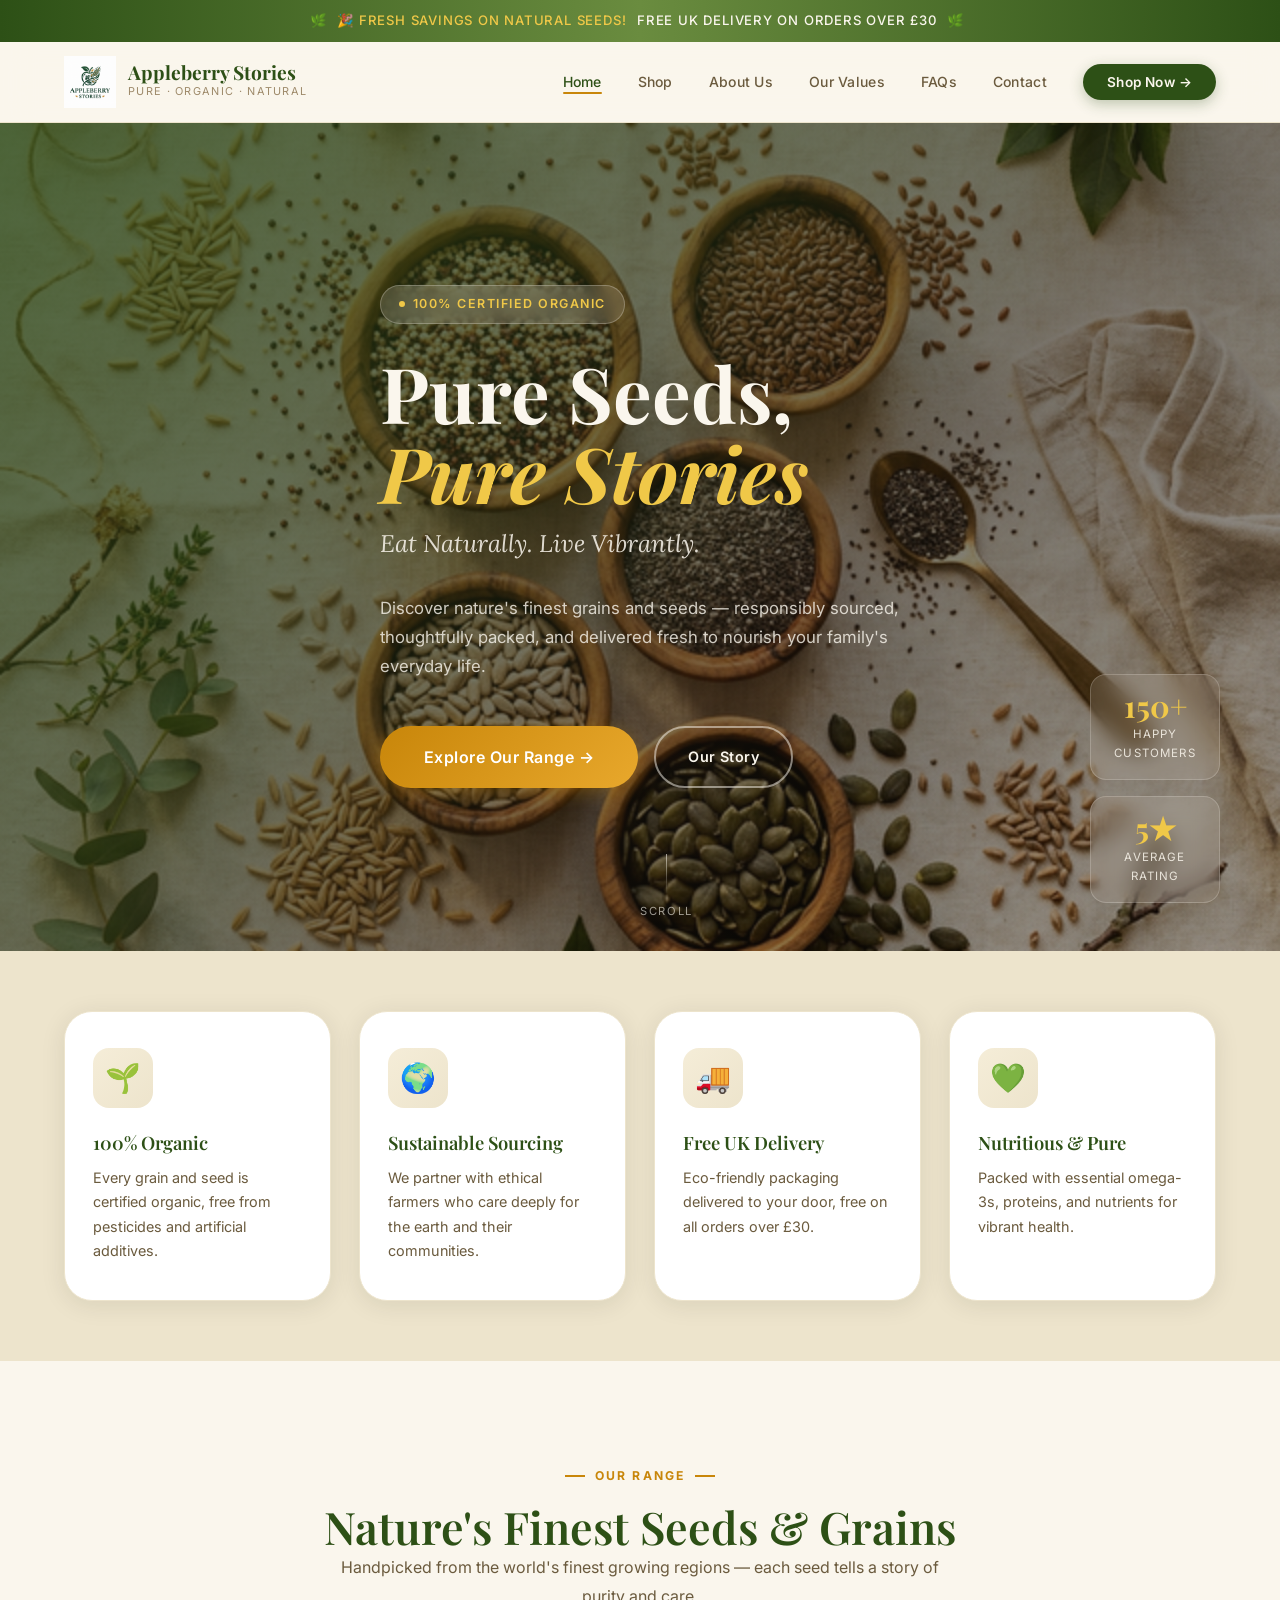
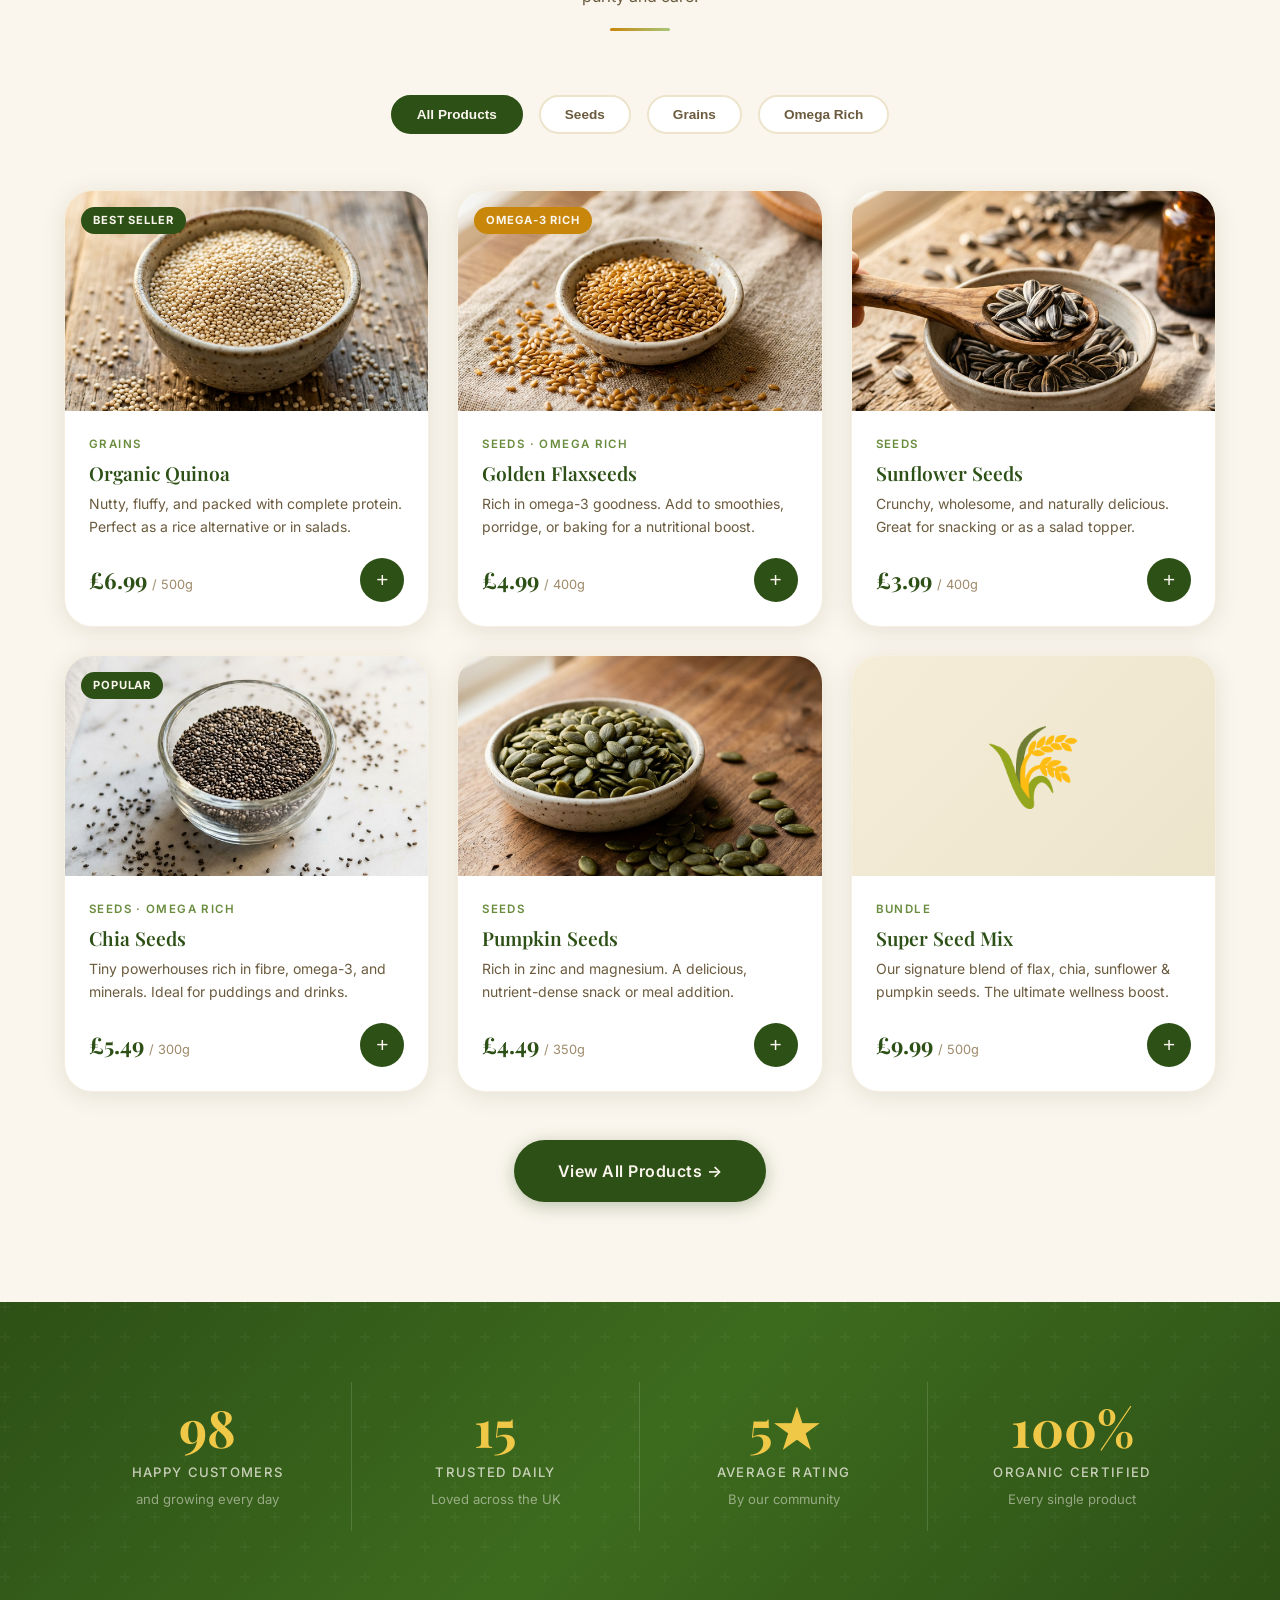
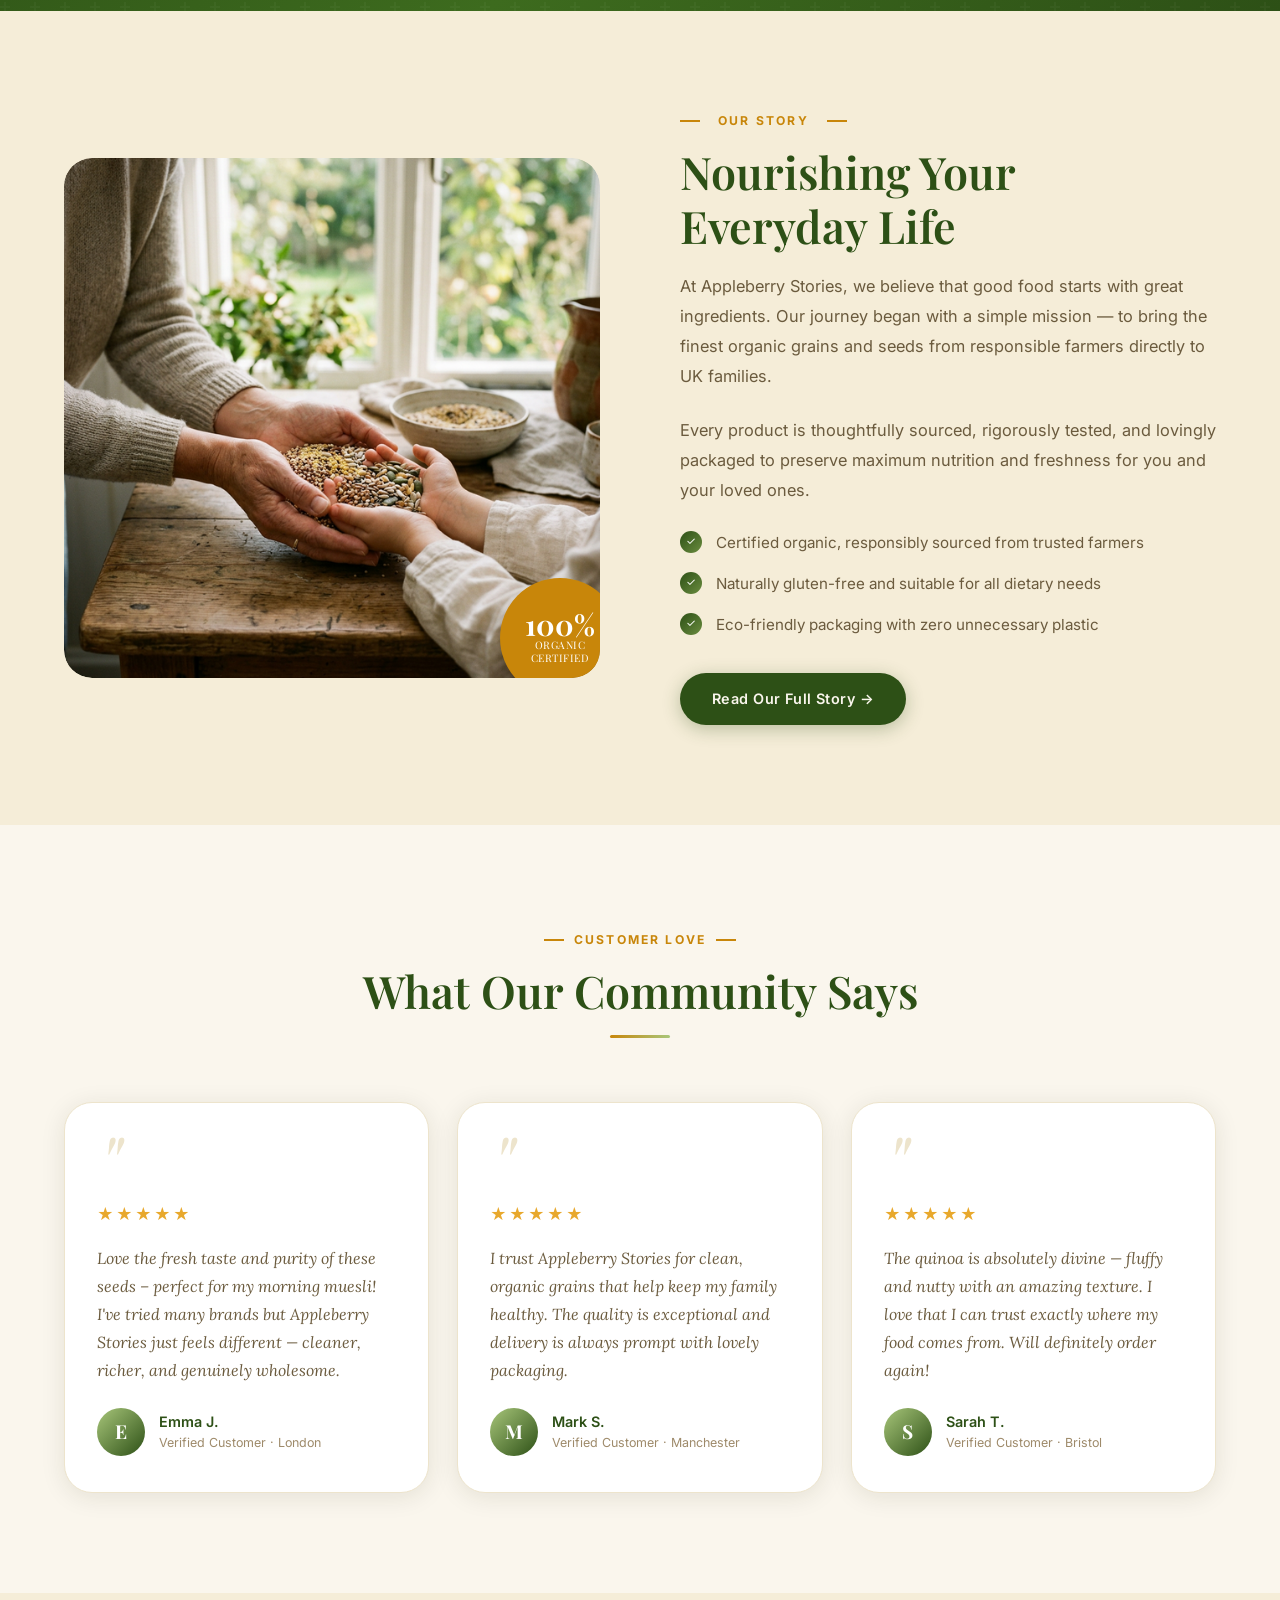
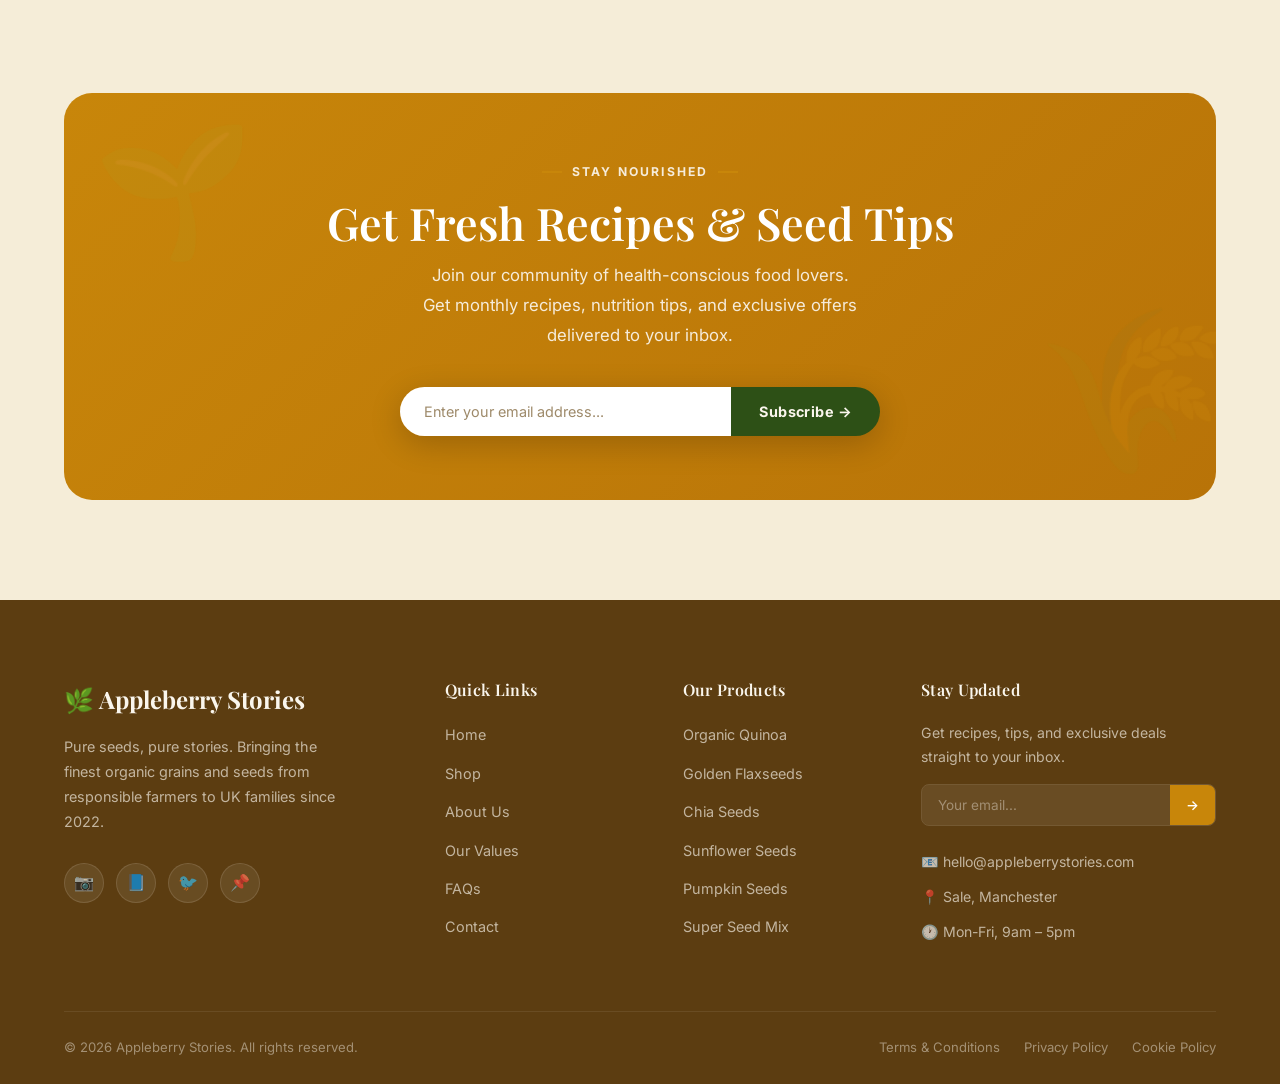
==== index.html @ d3a591c3 "Initial Commit" ====
<!DOCTYPE html>
<html lang="en">
<head>
  <meta charset="UTF-8" />
  <meta name="viewport" content="width=device-width, initial-scale=1.0" />
  <title>Appleberry Stories | Pure Seeds, Pure Stories</title>
  <meta name="description" content="Shop premium organic quinoa, flax, chia, sunflower, and pumpkin seeds sourced responsibly for your healthy lifestyle." />
  <link rel="stylesheet" href="assets/styles.css" />
</head>
<body>

  <!-- Announcement Bar -->
  <div class="announcement-bar">
    🌿 <span>🎉 Fresh savings on natural seeds!</span> Free UK delivery on orders over £30 <span>🌿</span>
  </div>

  <!-- Navigation -->
  <nav class="nav" id="mainNav">
    <div class="nav__inner">
      <a href="index.html" class="nav__logo">
        <img src="assets/images/logo.png" alt="Appleberry Stories" class="nav__logo-img" />
        <div class="nav__logo-text">
          <span class="brand-name">Appleberry Stories</span>
          <span class="brand-tagline">Pure · Organic · Natural</span>
        </div>
      </a>
      <ul class="nav__links">
        <li><a href="index.html" class="nav__link active">Home</a></li>
        <li><a href="shop.html" class="nav__link">Shop</a></li>
        <li><a href="about.html" class="nav__link">About Us</a></li>
        <li><a href="values.html" class="nav__link">Our Values</a></li>
        <li><a href="faqs.html" class="nav__link">FAQs</a></li>
        <li><a href="contact.html" class="nav__link">Contact</a></li>
        <li><a href="shop.html" class="nav__link nav__cta">Shop Now →</a></li>
      </ul>
      <button class="nav__hamburger" id="hamburger" aria-label="Menu">
        <span></span><span></span><span></span>
      </button>
    </div>
    <ul class="nav__mobile" id="mobileMenu">
      <li><a href="index.html" class="nav__link">Home</a></li>
      <li><a href="shop.html" class="nav__link">Shop</a></li>
      <li><a href="about.html" class="nav__link">About Us</a></li>
      <li><a href="values.html" class="nav__link">Our Values</a></li>
      <li><a href="faqs.html" class="nav__link">FAQs</a></li>
      <li><a href="contact.html" class="nav__link">Contact</a></li>
    </ul>
  </nav>

  <!-- HERO -->
  <section class="hero" id="hero">
    <div class="hero__bg"></div>
    <div class="hero__overlay"></div>
    <div class="hero__content container">
      <div class="hero__badge">
        <span class="hero__badge-dot"></span>
        100% Certified Organic
      </div>
      <h1 class="hero__title">Pure Seeds,<br><em>Pure Stories</em></h1>
      <p class="hero__subtitle">Eat Naturally. Live Vibrantly.</p>
      <p class="hero__desc">
        Discover nature's finest grains and seeds — responsibly sourced,
        thoughtfully packed, and delivered fresh to nourish your family's everyday life.
      </p>
      <div class="hero__actions">
        <a href="shop.html" class="btn btn--amber btn--lg">Explore Our Range →</a>
        <a href="about.html" class="btn btn--secondary" style="color:var(--color-cream);border-color:rgba(250,246,237,0.5)">Our Story</a>
      </div>
    </div>
    <div class="hero__trust">
      <div class="hero__trust-card">
        <div class="hero__trust-number">150+</div>
        <div class="hero__trust-label">Happy<br>Customers</div>
      </div>
      <div class="hero__trust-card">
        <div class="hero__trust-number">5★</div>
        <div class="hero__trust-label">Average<br>Rating</div>
      </div>
    </div>
    <div class="scroll-indicator">
      <div class="scroll-indicator__line"></div>
      Scroll
    </div>
  </section>

  <!-- WHY US - FEATURE STRIP -->
  <section class="section--linen" style="padding: 60px 0;">
    <div class="container">
      <div class="feature-grid">
        <div class="feature-card animate-fade-up">
          <div class="feature-card__icon">🌱</div>
          <h4 class="feature-card__title">100% Organic</h4>
          <p class="feature-card__desc">Every grain and seed is certified organic, free from pesticides and artificial additives.</p>
        </div>
        <div class="feature-card animate-fade-up animate-delay-1">
          <div class="feature-card__icon">🌍</div>
          <h4 class="feature-card__title">Sustainable Sourcing</h4>
          <p class="feature-card__desc">We partner with ethical farmers who care deeply for the earth and their communities.</p>
        </div>
        <div class="feature-card animate-fade-up animate-delay-2">
          <div class="feature-card__icon">🚚</div>
          <h4 class="feature-card__title">Free UK Delivery</h4>
          <p class="feature-card__desc">Eco-friendly packaging delivered to your door, free on all orders over £30.</p>
        </div>
        <div class="feature-card animate-fade-up animate-delay-3">
          <div class="feature-card__icon">💚</div>
          <h4 class="feature-card__title">Nutritious & Pure</h4>
          <p class="feature-card__desc">Packed with essential omega-3s, proteins, and nutrients for vibrant health.</p>
        </div>
      </div>
    </div>
  </section>

  <!-- OUR RANGE -->
  <section class="section section--cream" id="range">
    <div class="container">
      <div class="section-header animate-fade-up">
        <span class="section-eyebrow">Our Range</span>
        <h2>Nature's Finest Seeds & Grains</h2>
        <p>Handpicked from the world's finest growing regions — each seed tells a story of purity and care.</p>
        <div class="divider"></div>
      </div>

      <div class="category-strip animate-fade-up">
        <button class="category-pill active" data-filter="all">All Products</button>
        <button class="category-pill" data-filter="seeds">Seeds</button>
        <button class="category-pill" data-filter="grains">Grains</button>
        <button class="category-pill" data-filter="omega">Omega Rich</button>
      </div>

      <div class="product-grid">
        <!-- Quinoa -->
        <div class="product-card animate-fade-up" data-category="grains">
          <div class="product-card__image-wrap">
            <img src="assets/images/quinoa.png" alt="Organic Quinoa" loading="lazy" />
            <span class="product-card__badge">Best Seller</span>
          </div>
          <div class="product-card__body">
            <div class="product-card__category">Grains</div>
            <h3 class="product-card__name">Organic Quinoa</h3>
            <p class="product-card__desc">Nutty, fluffy, and packed with complete protein. Perfect as a rice alternative or in salads.</p>
            <div class="product-card__footer">
              <div>
                <div class="product-card__price">£6.99 <span class="product-card__price-unit">/ 500g</span></div>
              </div>
              <button class="product-card__btn" aria-label="Add to cart">+</button>
            </div>
          </div>
        </div>

        <!-- Flax -->
        <div class="product-card animate-fade-up animate-delay-1" data-category="seeds omega">
          <div class="product-card__image-wrap">
            <img src="assets/images/flax.png" alt="Golden Flaxseeds" loading="lazy" />
            <span class="product-card__badge--amber product-card__badge">Omega-3 Rich</span>
          </div>
          <div class="product-card__body">
            <div class="product-card__category">Seeds · Omega Rich</div>
            <h3 class="product-card__name">Golden Flaxseeds</h3>
            <p class="product-card__desc">Rich in omega-3 goodness. Add to smoothies, porridge, or baking for a nutritional boost.</p>
            <div class="product-card__footer">
              <div>
                <div class="product-card__price">£4.99 <span class="product-card__price-unit">/ 400g</span></div>
              </div>
              <button class="product-card__btn" aria-label="Add to cart">+</button>
            </div>
          </div>
        </div>

        <!-- Sunflower -->
        <div class="product-card animate-fade-up animate-delay-2" data-category="seeds">
          <div class="product-card__image-wrap">
            <img src="assets/images/sunflower.png" alt="Sunflower Seeds" loading="lazy" />
          </div>
          <div class="product-card__body">
            <div class="product-card__category">Seeds</div>
            <h3 class="product-card__name">Sunflower Seeds</h3>
            <p class="product-card__desc">Crunchy, wholesome, and naturally delicious. Great for snacking or as a salad topper.</p>
            <div class="product-card__footer">
              <div>
                <div class="product-card__price">£3.99 <span class="product-card__price-unit">/ 400g</span></div>
              </div>
              <button class="product-card__btn" aria-label="Add to cart">+</button>
            </div>
          </div>
        </div>

        <!-- Chia -->
        <div class="product-card animate-fade-up animate-delay-3" data-category="seeds omega">
          <div class="product-card__image-wrap">
            <img src="assets/images/chia.png" alt="Chia Seeds" loading="lazy" />
            <span class="product-card__badge">Popular</span>
          </div>
          <div class="product-card__body">
            <div class="product-card__category">Seeds · Omega Rich</div>
            <h3 class="product-card__name">Chia Seeds</h3>
            <p class="product-card__desc">Tiny powerhouses rich in fibre, omega-3, and minerals. Ideal for puddings and drinks.</p>
            <div class="product-card__footer">
              <div>
                <div class="product-card__price">£5.49 <span class="product-card__price-unit">/ 300g</span></div>
              </div>
              <button class="product-card__btn" aria-label="Add to cart">+</button>
            </div>
          </div>
        </div>

        <!-- Pumpkin -->
        <div class="product-card animate-fade-up animate-delay-4" data-category="seeds">
          <div class="product-card__image-wrap">
            <img src="assets/images/pumpkin.png" alt="Pumpkin Seeds" loading="lazy" />
          </div>
          <div class="product-card__body">
            <div class="product-card__category">Seeds</div>
            <h3 class="product-card__name">Pumpkin Seeds</h3>
            <p class="product-card__desc">Rich in zinc and magnesium. A delicious, nutrient-dense snack or meal addition.</p>
            <div class="product-card__footer">
              <div>
                <div class="product-card__price">£4.49 <span class="product-card__price-unit">/ 350g</span></div>
              </div>
              <button class="product-card__btn" aria-label="Add to cart">+</button>
            </div>
          </div>
        </div>

        <!-- Seed Mix -->
        <div class="product-card animate-fade-up animate-delay-5" data-category="seeds grains omega">
          <div class="product-card__image-wrap" style="background: linear-gradient(135deg, var(--color-parchment), var(--color-linen)); display:flex; align-items:center; justify-content:center; font-size:5rem;">
            🌾
          </div>
          <div class="product-card__body">
            <div class="product-card__category">Bundle</div>
            <h3 class="product-card__name">Super Seed Mix</h3>
            <p class="product-card__desc">Our signature blend of flax, chia, sunflower & pumpkin seeds. The ultimate wellness boost.</p>
            <div class="product-card__footer">
              <div>
                <div class="product-card__price">£9.99 <span class="product-card__price-unit">/ 500g</span></div>
              </div>
              <button class="product-card__btn" aria-label="Add to cart">+</button>
            </div>
          </div>
        </div>
      </div>

      <div class="text-center" style="margin-top: 48px;">
        <a href="shop.html" class="btn btn--primary btn--lg">View All Products →</a>
      </div>
    </div>
  </section>

  <!-- STATS -->
  <div class="stats-band">
    <div class="container">
      <div class="stats-grid">
        <div class="stat-item animate-fade-up">
          <div class="stat-number" data-count="150">0</div>
          <div class="stat-label">Happy Customers</div>
          <div class="stat-desc">and growing every day</div>
        </div>
        <div class="stat-item animate-fade-up animate-delay-1">
          <div class="stat-number" data-count="15">0</div>
          <div class="stat-label">Trusted Daily</div>
          <div class="stat-desc">Loved across the UK</div>
        </div>
        <div class="stat-item animate-fade-up animate-delay-2">
          <div class="stat-number">5★</div>
          <div class="stat-label">Average Rating</div>
          <div class="stat-desc">By our community</div>
        </div>
        <div class="stat-item animate-fade-up animate-delay-3">
          <div class="stat-number">100%</div>
          <div class="stat-label">Organic Certified</div>
          <div class="stat-desc">Every single product</div>
        </div>
      </div>
    </div>
  </div>

  <!-- ABOUT PREVIEW -->
  <section class="section section--parchment">
    <div class="container">
      <div class="about-split">
        <div class="about-image-wrap animate-fade-up">
          <img src="assets/images/about.png" alt="Our Story" loading="lazy" />
          <div class="about-image-badge">
            <span class="badge-number">100%</span>
            <span class="badge-text">Organic<br>Certified</span>
          </div>
        </div>
        <div class="about-content animate-fade-up animate-delay-2">
          <span class="section-eyebrow" style="display:flex;align-items:center;gap:8px;margin-bottom:14px;">
            Our Story
          </span>
          <h2 style="margin-bottom:20px;">Nourishing Your<br>Everyday Life</h2>
          <p>
            At Appleberry Stories, we believe that good food starts with great ingredients.
            Our journey began with a simple mission — to bring the finest organic grains and seeds
            from responsible farmers directly to UK families.
          </p>
          <p>
            Every product is thoughtfully sourced, rigorously tested, and lovingly packaged
            to preserve maximum nutrition and freshness for you and your loved ones.
          </p>
          <ul class="about-list">
            <li class="about-list-item">
              <span class="about-list-item__dot">✓</span>
              Certified organic, responsibly sourced from trusted farmers
            </li>
            <li class="about-list-item">
              <span class="about-list-item__dot">✓</span>
              Naturally gluten-free and suitable for all dietary needs
            </li>
            <li class="about-list-item">
              <span class="about-list-item__dot">✓</span>
              Eco-friendly packaging with zero unnecessary plastic
            </li>
          </ul>
          <a href="about.html" class="btn btn--primary">Read Our Full Story →</a>
        </div>
      </div>
    </div>
  </section>

  <!-- TESTIMONIALS -->
  <section class="section section--cream">
    <div class="container">
      <div class="section-header animate-fade-up">
        <span class="section-eyebrow">Customer Love</span>
        <h2>What Our Community Says</h2>
        <div class="divider"></div>
      </div>
      <div class="testimonials-grid">
        <div class="testimonial-card animate-fade-up">
          <div class="testimonial-card__quote-mark">"</div>
          <div class="testimonial-card__stars">★★★★★</div>
          <p class="testimonial-card__text">Love the fresh taste and purity of these seeds – perfect for my morning muesli! I've tried many brands but Appleberry Stories just feels different — cleaner, richer, and genuinely wholesome.</p>
          <div class="testimonial-card__author">
            <div class="testimonial-card__avatar">E</div>
            <div>
              <div class="testimonial-card__name">Emma J.</div>
              <div class="testimonial-card__role">Verified Customer · London</div>
            </div>
          </div>
        </div>
        <div class="testimonial-card animate-fade-up animate-delay-1">
          <div class="testimonial-card__quote-mark">"</div>
          <div class="testimonial-card__stars">★★★★★</div>
          <p class="testimonial-card__text">I trust Appleberry Stories for clean, organic grains that help keep my family healthy. The quality is exceptional and delivery is always prompt with lovely packaging.</p>
          <div class="testimonial-card__author">
            <div class="testimonial-card__avatar">M</div>
            <div>
              <div class="testimonial-card__name">Mark S.</div>
              <div class="testimonial-card__role">Verified Customer · Manchester</div>
            </div>
          </div>
        </div>
        <div class="testimonial-card animate-fade-up animate-delay-2">
          <div class="testimonial-card__quote-mark">"</div>
          <div class="testimonial-card__stars">★★★★★</div>
          <p class="testimonial-card__text">The quinoa is absolutely divine — fluffy and nutty with an amazing texture. I love that I can trust exactly where my food comes from. Will definitely order again!</p>
          <div class="testimonial-card__author">
            <div class="testimonial-card__avatar">S</div>
            <div>
              <div class="testimonial-card__name">Sarah T.</div>
              <div class="testimonial-card__role">Verified Customer · Bristol</div>
            </div>
          </div>
        </div>
      </div>
    </div>
  </section>

  <!-- NEWSLETTER -->
  <section class="section section--parchment">
    <div class="container">
      <div class="newsletter animate-fade-up">
        <span class="section-eyebrow" style="color:rgba(255,255,255,0.85);">Stay Nourished</span>
        <h2>Get Fresh Recipes & Seed Tips</h2>
        <p>Join our community of health-conscious food lovers. Get monthly recipes, nutrition tips, and exclusive offers delivered to your inbox.</p>
        <div class="newsletter-form">
          <input type="email" placeholder="Enter your email address..." id="heroNewsletter" />
          <button type="button" onclick="subscribeNewsletter()">Subscribe →</button>
        </div>
      </div>
    </div>
  </section>

  <!-- FOOTER -->
  <footer class="footer">
    <div class="container">
      <div class="footer__grid">
        <!-- Brand -->
        <div class="footer__brand">
          <div class="footer-logo-text">🌿 Appleberry Stories</div>
          <p>Pure seeds, pure stories. Bringing the finest organic grains and seeds from responsible farmers to UK families since 2022.</p>
          <div class="footer__social">
            <a href="#" class="footer__social-link" aria-label="Instagram">📷</a>
            <a href="#" class="footer__social-link" aria-label="Facebook">📘</a>
            <a href="#" class="footer__social-link" aria-label="Twitter">🐦</a>
            <a href="#" class="footer__social-link" aria-label="Pinterest">📌</a>
          </div>
        </div>
        <!-- Quick Links -->
        <div>
          <h4 class="footer__col-title">Quick Links</h4>
          <ul class="footer__links">
            <li><a href="index.html">Home</a></li>
            <li><a href="shop.html">Shop</a></li>
            <li><a href="about.html">About Us</a></li>
            <li><a href="values.html">Our Values</a></li>
            <li><a href="faqs.html">FAQs</a></li>
            <li><a href="contact.html">Contact</a></li>
          </ul>
        </div>
        <!-- Products -->
        <div>
          <h4 class="footer__col-title">Our Products</h4>
          <ul class="footer__links">
            <li><a href="shop.html">Organic Quinoa</a></li>
            <li><a href="shop.html">Golden Flaxseeds</a></li>
            <li><a href="shop.html">Chia Seeds</a></li>
            <li><a href="shop.html">Sunflower Seeds</a></li>
            <li><a href="shop.html">Pumpkin Seeds</a></li>
            <li><a href="shop.html">Super Seed Mix</a></li>
          </ul>
        </div>
        <!-- Newsletter -->
        <div>
          <h4 class="footer__col-title">Stay Updated</h4>
          <p class="footer__newsletter-text">Get recipes, tips, and exclusive deals straight to your inbox.</p>
          <div class="footer__mini-form">
            <input type="email" placeholder="Your email..." />
            <button>→</button>
          </div>
          <div style="margin-top: 24px;">
            <div class="footer__contact-item">📧 hello@appleberrystories.com</div>
            <div class="footer__contact-item">📍 Sale, Manchester</div>
            <div class="footer__contact-item">🕐 Mon-Fri, 9am – 5pm</div>
          </div>
        </div>
      </div>
      <div class="footer__bottom">
        <p>© 2026 Appleberry Stories. All rights reserved.</p>
        <div class="footer__bottom-links">
          <a href="#">Terms & Conditions</a>
          <a href="#">Privacy Policy</a>
          <a href="#">Cookie Policy</a>
        </div>
      </div>
    </div>
  </footer>

  <script src="assets/main.js"></script>
</body>
</html>
---- assets/styles.css ----
/* ============================================================
   APPLEBERRY STORIES — Global Stylesheet
   Premium Organic Food Brand
   ============================================================ */

@import url('https://fonts.googleapis.com/css2?family=Playfair+Display:ital,wght@0,400;0,600;0,700;1,400;1,600&family=Inter:wght@300;400;500;600&family=Lora:ital,wght@0,400;0,600;1,400&display=swap');

/* ─── CSS CUSTOM PROPERTIES ─────────────────────────────── */
:root {
  /* Brand Colors */
  --color-forest: #2D5016;       /* Deep forest green */
  --color-sage: #6A8C3F;         /* Sage green */
  --color-sage-light: #A8C67A;   /* Light sage */
  --color-amber: #C8860A;        /* Warm amber */
  --color-amber-light: #E8A82C;  /* Lighter amber */
  --color-gold: #F0C848;         /* Golden yellow */
  --color-cream: #FAF6ED;        /* Warm cream */
  --color-parchment: #F5EDD8;    /* Parchment */
  --color-linen: #EDE4CC;        /* Linen */
  --color-earth: #8B6914;        /* Earth brown */
  --color-bark: #5C3D11;         /* Dark bark */
  --color-text: #2C2417;         /* Near-black warm text */
  --color-text-muted: #6B5B3E;   /* Muted brown text */
  --color-text-light: #9E8A6A;   /* Light text */
  --color-white: #FFFFFF;
  --color-overlay: rgba(44,36,23,0.55);

  /* Typography */
  --font-heading: 'Playfair Display', Georgia, serif;
  --font-body: 'Inter', system-ui, sans-serif;
  --font-accent: 'Lora', Georgia, serif;

  /* Spacing */
  --section-pad: 100px 0;
  --section-pad-sm: 60px 0;

  /* Borders & Shadows */
  --radius-sm: 8px;
  --radius-md: 16px;
  --radius-lg: 28px;
  --radius-pill: 999px;
  --shadow-sm: 0 2px 12px rgba(44,36,23,0.08);
  --shadow-md: 0 8px 32px rgba(44,36,23,0.14);
  --shadow-lg: 0 20px 60px rgba(44,36,23,0.18);
  --shadow-card: 0 4px 24px rgba(44,36,23,0.10);

  /* Transitions */
  --transition: all 0.3s cubic-bezier(0.25, 0.46, 0.45, 0.94);
  --transition-slow: all 0.6s cubic-bezier(0.25, 0.46, 0.45, 0.94);
}

/* ─── RESET & BASE ──────────────────────────────────────── */
*, *::before, *::after {
  box-sizing: border-box;
  margin: 0;
  padding: 0;
}

html {
  scroll-behavior: smooth;
  font-size: 16px;
}

body {
  font-family: var(--font-body);
  color: var(--color-text);
  background-color: var(--color-cream);
  line-height: 1.65;
  overflow-x: hidden;
}

img {
  max-width: 100%;
  display: block;
}

a {
  color: inherit;
  text-decoration: none;
}

ul {
  list-style: none;
}

/* ─── TYPOGRAPHY ────────────────────────────────────────── */
h1, h2, h3, h4 {
  font-family: var(--font-heading);
  line-height: 1.2;
  color: var(--color-forest);
}

h1 { font-size: clamp(2.4rem, 5vw, 4.2rem); font-weight: 700; }
h2 { font-size: clamp(1.8rem, 3.5vw, 3rem); font-weight: 600; }
h3 { font-size: clamp(1.3rem, 2.5vw, 1.9rem); font-weight: 600; }
h4 { font-size: clamp(1rem, 1.8vw, 1.25rem); font-weight: 600; }

p { color: var(--color-text-muted); line-height: 1.78; }

/* ─── LAYOUT UTILITIES ──────────────────────────────────── */
.container {
  max-width: 1200px;
  margin: 0 auto;
  padding: 0 24px;
}

.container--wide {
  max-width: 1400px;
  margin: 0 auto;
  padding: 0 24px;
}

.section {
  padding: var(--section-pad);
}

.section--sm {
  padding: var(--section-pad-sm);
}

.section--cream { background: var(--color-cream); }
.section--parchment { background: var(--color-parchment); }
.section--forest { background: var(--color-forest); }
.section--linen { background: var(--color-linen); }

/* ─── ANNOUNCEMENT BAR ──────────────────────────────────── */
.announcement-bar {
  background: linear-gradient(90deg, var(--color-forest), var(--color-sage) 50%, var(--color-forest));
  color: var(--color-cream);
  text-align: center;
  padding: 10px 24px;
  font-size: 0.82rem;
  font-weight: 500;
  letter-spacing: 0.06em;
  text-transform: uppercase;
  position: relative;
  z-index: 200;
}

.announcement-bar span {
  color: var(--color-gold);
  margin: 0 6px;
}

/* ─── NAVIGATION ────────────────────────────────────────── */
.nav {
  position: sticky;
  top: 0;
  z-index: 100;
  background: rgba(250, 246, 237, 0.95);
  backdrop-filter: blur(16px);
  -webkit-backdrop-filter: blur(16px);
  border-bottom: 1px solid var(--color-linen);
  transition: var(--transition);
}

.nav.scrolled {
  box-shadow: var(--shadow-sm);
}

.nav__inner {
  display: flex;
  align-items: center;
  justify-content: space-between;
  padding: 14px 24px;
  max-width: 1200px;
  margin: 0 auto;
}

.nav__logo {
  display: flex;
  align-items: center;
  gap: 12px;
  text-decoration: none;
}

.nav__logo-img {
  height: 52px;
  width: auto;
  object-fit: contain;
}

.nav__logo-text {
  display: flex;
  flex-direction: column;
}

.nav__logo-text .brand-name {
  font-family: var(--font-heading);
  font-size: 1.2rem;
  font-weight: 700;
  color: var(--color-forest);
  line-height: 1.1;
}

.nav__logo-text .brand-tagline {
  font-size: 0.68rem;
  color: var(--color-text-light);
  letter-spacing: 0.12em;
  text-transform: uppercase;
  font-weight: 400;
}

.nav__links {
  display: flex;
  align-items: center;
  gap: 36px;
}

.nav__link {
  font-size: 0.875rem;
  font-weight: 500;
  color: var(--color-text-muted);
  letter-spacing: 0.02em;
  transition: var(--transition);
  position: relative;
}

.nav__link::after {
  content: '';
  position: absolute;
  bottom: -4px;
  left: 0;
  width: 0;
  height: 2px;
  background: var(--color-amber);
  transition: width 0.3s ease;
  border-radius: 2px;
}

.nav__link:hover,
.nav__link.active {
  color: var(--color-forest);
}

.nav__link:hover::after,
.nav__link.active::after {
  width: 100%;
}

.nav__cta {
  background: var(--color-forest);
  color: var(--color-cream) !important;
  padding: 10px 24px;
  border-radius: var(--radius-pill);
  font-weight: 600;
  font-size: 0.85rem;
  letter-spacing: 0.03em;
  transition: var(--transition);
  box-shadow: 0 4px 14px rgba(45, 80, 22, 0.3);
}

.nav__cta:hover {
  background: var(--color-sage);
  transform: translateY(-1px);
  box-shadow: 0 6px 20px rgba(45, 80, 22, 0.4);
}

.nav__cta::after { display: none; }

/* Hamburger */
.nav__hamburger {
  display: none;
  flex-direction: column;
  gap: 5px;
  cursor: pointer;
  padding: 6px;
  background: none;
  border: none;
}

.nav__hamburger span {
  display: block;
  width: 24px;
  height: 2px;
  background: var(--color-forest);
  border-radius: 2px;
  transition: var(--transition);
}

.nav__mobile {
  display: none;
  flex-direction: column;
  background: var(--color-cream);
  border-top: 1px solid var(--color-linen);
  padding: 20px 24px;
  gap: 4px;
}

.nav__mobile.open {
  display: flex;
}

.nav__mobile .nav__link {
  padding: 12px 0;
  border-bottom: 1px solid var(--color-linen);
  font-size: 1rem;
}

/* ─── BUTTONS ───────────────────────────────────────────── */
.btn {
  display: inline-flex;
  align-items: center;
  gap: 8px;
  padding: 14px 32px;
  border-radius: var(--radius-pill);
  font-family: var(--font-body);
  font-weight: 600;
  font-size: 0.9rem;
  letter-spacing: 0.03em;
  cursor: pointer;
  border: none;
  transition: var(--transition);
  text-decoration: none;
}

.btn--primary {
  background: var(--color-forest);
  color: var(--color-cream);
  box-shadow: 0 4px 18px rgba(45, 80, 22, 0.3);
}

.btn--primary:hover {
  background: var(--color-sage);
  transform: translateY(-2px);
  box-shadow: 0 8px 28px rgba(45, 80, 22, 0.42);
}

.btn--secondary {
  background: transparent;
  color: var(--color-forest);
  border: 2px solid var(--color-forest);
}

.btn--secondary:hover {
  background: var(--color-forest);
  color: var(--color-cream);
  transform: translateY(-2px);
}

.btn--amber {
  background: linear-gradient(135deg, var(--color-amber), var(--color-amber-light));
  color: var(--color-white);
  box-shadow: 0 4px 18px rgba(200, 134, 10, 0.35);
}

.btn--amber:hover {
  transform: translateY(-2px);
  box-shadow: 0 8px 28px rgba(200, 134, 10, 0.5);
}

.btn--white {
  background: var(--color-white);
  color: var(--color-forest);
}

.btn--white:hover {
  background: var(--color-cream);
  transform: translateY(-2px);
}

.btn--lg {
  padding: 18px 44px;
  font-size: 1rem;
}

.btn--sm {
  padding: 10px 20px;
  font-size: 0.8rem;
}

/* ─── HERO SECTION ──────────────────────────────────────── */
.hero {
  position: relative;
  min-height: 92vh;
  display: flex;
  align-items: center;
  overflow: hidden;
  background-color: var(--color-forest);
}

.hero__bg {
  position: absolute;
  inset: 0;
  background-image: url('images/hero.png');
  background-size: cover;
  background-position: center;
  filter: brightness(0.65);
  transform: scale(1.05);
  transition: transform 8s ease;
}

.hero.loaded .hero__bg {
  transform: scale(1);
}

.hero__overlay {
  position: absolute;
  inset: 0;
  background: linear-gradient(
    135deg,
    rgba(45, 80, 22, 0.72) 0%,
    rgba(44, 36, 23, 0.35) 60%,
    transparent 100%
  );
}

.hero__content {
  position: relative;
  z-index: 2;
  max-width: 1200px;
  margin: 0 auto;
  padding: 0 24px;
  color: var(--color-cream);
}

.hero__badge {
  display: inline-flex;
  align-items: center;
  gap: 8px;
  background: rgba(250, 246, 237, 0.15);
  backdrop-filter: blur(8px);
  border: 1px solid rgba(250, 246, 237, 0.25);
  padding: 8px 18px;
  border-radius: var(--radius-pill);
  font-size: 0.78rem;
  font-weight: 600;
  letter-spacing: 0.12em;
  text-transform: uppercase;
  color: var(--color-gold);
  margin-bottom: 28px;
}

.hero__badge-dot {
  width: 6px;
  height: 6px;
  background: var(--color-gold);
  border-radius: 50%;
  animation: pulse 2s infinite;
}

@keyframes pulse {
  0%, 100% { opacity: 1; transform: scale(1); }
  50% { opacity: 0.5; transform: scale(1.3); }
}

.hero__title {
  font-family: var(--font-heading);
  font-size: clamp(2.8rem, 6vw, 5.2rem);
  font-weight: 700;
  color: var(--color-cream);
  line-height: 1.05;
  margin-bottom: 10px;
}

.hero__title em {
  font-style: italic;
  color: var(--color-gold);
}

.hero__subtitle {
  font-family: var(--font-accent);
  font-size: clamp(1.1rem, 2vw, 1.5rem);
  font-style: italic;
  color: rgba(250, 246, 237, 0.85);
  margin-bottom: 28px;
  font-weight: 400;
}

.hero__desc {
  color: rgba(250, 246, 237, 0.8);
  font-size: 1.05rem;
  max-width: 520px;
  margin-bottom: 44px;
  line-height: 1.75;
}

.hero__actions {
  display: flex;
  gap: 16px;
  flex-wrap: wrap;
}

.hero__trust {
  position: absolute;
  bottom: 48px;
  right: 60px;
  z-index: 2;
  display: flex;
  flex-direction: column;
  align-items: flex-end;
  gap: 16px;
}

.hero__trust-card {
  background: rgba(250, 246, 237, 0.12);
  backdrop-filter: blur(12px);
  border: 1px solid rgba(250, 246, 237, 0.2);
  border-radius: var(--radius-md);
  padding: 16px 22px;
  color: var(--color-cream);
  text-align: center;
  min-width: 130px;
}

.hero__trust-number {
  font-family: var(--font-heading);
  font-size: 1.9rem;
  font-weight: 700;
  color: var(--color-gold);
  line-height: 1;
}

.hero__trust-label {
  font-size: 0.72rem;
  text-transform: uppercase;
  letter-spacing: 0.1em;
  opacity: 0.85;
  margin-top: 4px;
}

/* ─── SCROLL INDICATOR ──────────────────────────────────── */
.scroll-indicator {
  position: absolute;
  bottom: 30px;
  left: 50%;
  transform: translateX(-50%);
  z-index: 2;
  display: flex;
  flex-direction: column;
  align-items: center;
  gap: 8px;
  color: rgba(250, 246, 237, 0.6);
  font-size: 0.7rem;
  letter-spacing: 0.15em;
  text-transform: uppercase;
  animation: fadeInUp 1s 1.5s both;
}

.scroll-indicator__line {
  width: 1px;
  height: 40px;
  background: linear-gradient(to bottom, rgba(250,246,237,0.6), transparent);
  animation: scrollLine 2s infinite;
}

@keyframes scrollLine {
  0% { transform: scaleY(0); transform-origin: top; }
  50% { transform: scaleY(1); transform-origin: top; }
  51% { transform: scaleY(1); transform-origin: bottom; }
  100% { transform: scaleY(0); transform-origin: bottom; }
}

/* ─── SECTION HEADER ────────────────────────────────────── */
.section-header {
  text-align: center;
  max-width: 640px;
  margin: 0 auto 64px;
}

.section-header--left {
  text-align: left;
  margin-left: 0;
}

.section-eyebrow {
  display: inline-block;
  font-size: 0.76rem;
  font-weight: 700;
  letter-spacing: 0.18em;
  text-transform: uppercase;
  color: var(--color-amber);
  margin-bottom: 14px;
}

.section-eyebrow::before {
  content: '';
  display: inline-block;
  width: 20px;
  height: 2px;
  background: var(--color-amber);
  vertical-align: middle;
  margin-right: 10px;
}

.section-eyebrow::after {
  content: '';
  display: inline-block;
  width: 20px;
  height: 2px;
  background: var(--color-amber);
  vertical-align: middle;
  margin-left: 10px;
}

.section-header--left .section-eyebrow::before { display: none; }
.section-header--left .section-eyebrow::after { display: none; }
.section-header--left .section-eyebrow {
  display: flex;
  align-items: center;
  gap: 10px;
}
.section-header--left .section-eyebrow::after {
  display: inline-block;
}

.divider {
  width: 60px;
  height: 3px;
  background: linear-gradient(90deg, var(--color-amber), var(--color-sage-light));
  border-radius: 3px;
  margin: 18px auto 0;
}

.section-header--left .divider { margin-left: 0; }

/* ─── PRODUCT GRID ──────────────────────────────────────── */
.product-grid {
  display: grid;
  grid-template-columns: repeat(auto-fill, minmax(280px, 1fr));
  gap: 28px;
}

.product-card {
  background: var(--color-white);
  border-radius: var(--radius-lg);
  overflow: hidden;
  box-shadow: var(--shadow-card);
  transition: var(--transition);
  position: relative;
  border: 1px solid rgba(237, 228, 204, 0.6);
}

.product-card:hover {
  transform: translateY(-8px);
  box-shadow: var(--shadow-lg);
}

.product-card__image-wrap {
  position: relative;
  overflow: hidden;
  height: 220px;
}

.product-card__image-wrap img {
  width: 100%;
  height: 100%;
  object-fit: cover;
  transition: transform 0.6s ease;
}

.product-card:hover .product-card__image-wrap img {
  transform: scale(1.07);
}

.product-card__badge {
  position: absolute;
  top: 16px;
  left: 16px;
  background: var(--color-forest);
  color: var(--color-cream);
  font-size: 0.7rem;
  font-weight: 700;
  letter-spacing: 0.08em;
  text-transform: uppercase;
  padding: 4px 12px;
  border-radius: var(--radius-pill);
}

.product-card__badge--amber {
  background: var(--color-amber);
}

.product-card__body {
  padding: 24px;
}

.product-card__category {
  font-size: 0.72rem;
  font-weight: 600;
  letter-spacing: 0.12em;
  text-transform: uppercase;
  color: var(--color-sage);
  margin-bottom: 8px;
}

.product-card__name {
  font-family: var(--font-heading);
  font-size: 1.2rem;
  font-weight: 600;
  color: var(--color-forest);
  margin-bottom: 8px;
}

.product-card__desc {
  font-size: 0.875rem;
  color: var(--color-text-muted);
  line-height: 1.6;
  margin-bottom: 20px;
}

.product-card__footer {
  display: flex;
  align-items: center;
  justify-content: space-between;
}

.product-card__price {
  font-family: var(--font-heading);
  font-size: 1.4rem;
  font-weight: 700;
  color: var(--color-forest);
}

.product-card__price-unit {
  font-family: var(--font-body);
  font-size: 0.8rem;
  color: var(--color-text-light);
  font-weight: 400;
}

.product-card__btn {
  width: 44px;
  height: 44px;
  border-radius: 50%;
  background: var(--color-forest);
  color: var(--color-cream);
  display: flex;
  align-items: center;
  justify-content: center;
  font-size: 1.3rem;
  cursor: pointer;
  transition: var(--transition);
  border: none;
}

.product-card__btn:hover {
  background: var(--color-amber);
  transform: rotate(90deg);
}

/* ─── CATEGORY STRIP ────────────────────────────────────── */
.category-strip {
  display: flex;
  gap: 16px;
  justify-content: center;
  flex-wrap: wrap;
  margin-bottom: 56px;
}

.category-pill {
  padding: 10px 24px;
  border-radius: var(--radius-pill);
  font-size: 0.85rem;
  font-weight: 600;
  cursor: pointer;
  border: 2px solid var(--color-linen);
  background: var(--color-white);
  color: var(--color-text-muted);
  transition: var(--transition);
}

.category-pill:hover,
.category-pill.active {
  background: var(--color-forest);
  border-color: var(--color-forest);
  color: var(--color-cream);
}

/* ─── FEATURE CARDS ─────────────────────────────────────── */
.feature-grid {
  display: grid;
  grid-template-columns: repeat(auto-fit, minmax(240px, 1fr));
  gap: 28px;
}

.feature-card {
  background: var(--color-white);
  border-radius: var(--radius-lg);
  padding: 36px 28px;
  box-shadow: var(--shadow-card);
  border: 1px solid var(--color-linen);
  transition: var(--transition);
  position: relative;
  overflow: hidden;
}

.feature-card::before {
  content: '';
  position: absolute;
  top: 0;
  left: 0;
  right: 0;
  height: 4px;
  background: linear-gradient(90deg, var(--color-forest), var(--color-sage-light));
  transform: scaleX(0);
  transform-origin: left;
  transition: transform 0.4s ease;
}

.feature-card:hover {
  transform: translateY(-6px);
  box-shadow: var(--shadow-md);
}

.feature-card:hover::before {
  transform: scaleX(1);
}

.feature-card__icon {
  width: 60px;
  height: 60px;
  background: linear-gradient(135deg, var(--color-parchment), var(--color-linen));
  border-radius: var(--radius-md);
  display: flex;
  align-items: center;
  justify-content: center;
  font-size: 1.8rem;
  margin-bottom: 24px;
}

.feature-card__title {
  font-family: var(--font-heading);
  font-size: 1.15rem;
  color: var(--color-forest);
  margin-bottom: 12px;
}

.feature-card__desc {
  font-size: 0.9rem;
  color: var(--color-text-muted);
  line-height: 1.7;
}

/* ─── STATS BAND ────────────────────────────────────────── */
.stats-band {
  background: linear-gradient(135deg, var(--color-forest) 0%, #3d6b1e 50%, var(--color-forest) 100%);
  padding: 80px 0;
  position: relative;
  overflow: hidden;
}

.stats-band::before {
  content: '';
  position: absolute;
  inset: 0;
  background-image: url("data:image/svg+xml,%3Csvg width='60' height='60' viewBox='0 0 60 60' xmlns='http://www.w3.org/2000/svg'%3E%3Cg fill='none' fill-rule='evenodd'%3E%3Cg fill='%23ffffff' fill-opacity='0.03'%3E%3Cpath d='M36 34v-4h-2v4h-4v2h4v4h2v-4h4v-2h-4zm0-30V0h-2v4h-4v2h4v4h2V6h4V4h-4zM6 34v-4H4v4H0v2h4v4h2v-4h4v-2H6zM6 4V0H4v4H0v2h4v4h2V6h4V4H6z'/%3E%3C/g%3E%3C/g%3E%3C/svg%3E");
}

.stats-grid {
  display: grid;
  grid-template-columns: repeat(auto-fit, minmax(200px, 1fr));
  gap: 0;
  position: relative;
  z-index: 1;
}

.stat-item {
  text-align: center;
  padding: 20px 30px;
  border-right: 1px solid rgba(250, 246, 237, 0.15);
  color: var(--color-cream);
}

.stat-item:last-child { border-right: none; }

.stat-number {
  font-family: var(--font-heading);
  font-size: clamp(2.4rem, 4vw, 3.5rem);
  font-weight: 700;
  color: var(--color-gold);
  line-height: 1;
  margin-bottom: 8px;
}

.stat-label {
  font-size: 0.82rem;
  font-weight: 500;
  letter-spacing: 0.1em;
  text-transform: uppercase;
  color: rgba(250, 246, 237, 0.75);
}

.stat-desc {
  font-size: 0.82rem;
  color: rgba(250, 246, 237, 0.5);
  margin-top: 6px;
}

/* ─── ABOUT SPLIT ───────────────────────────────────────── */
.about-split {
  display: grid;
  grid-template-columns: 1fr 1fr;
  gap: 80px;
  align-items: center;
}

.about-split--reverse {
  direction: rtl;
}
.about-split--reverse > * {
  direction: ltr;
}

.about-image-wrap {
  position: relative;
  border-radius: var(--radius-lg);
  overflow: hidden;
}

.about-image-wrap img {
  width: 100%;
  height: 520px;
  object-fit: cover;
  display: block;
  border-radius: var(--radius-lg);
}

.about-image-badge {
  position: absolute;
  bottom: -20px;
  right: -20px;
  width: 120px;
  height: 120px;
  background: var(--color-amber);
  border-radius: 50%;
  display: flex;
  flex-direction: column;
  align-items: center;
  justify-content: center;
  color: var(--color-white);
  font-family: var(--font-heading);
  box-shadow: var(--shadow-md);
  z-index: 2;
}

.about-image-badge .badge-number {
  font-size: 1.8rem;
  font-weight: 700;
  line-height: 1;
}

.about-image-badge .badge-text {
  font-size: 0.65rem;
  text-align: center;
  text-transform: uppercase;
  letter-spacing: 0.05em;
  line-height: 1.3;
}

.about-content p {
  font-size: 1.025rem;
  line-height: 1.82;
  margin-bottom: 24px;
}

.about-list {
  display: flex;
  flex-direction: column;
  gap: 16px;
  margin-bottom: 36px;
}

.about-list-item {
  display: flex;
  align-items: flex-start;
  gap: 14px;
  font-size: 0.95rem;
  color: var(--color-text-muted);
}

.about-list-item__dot {
  width: 22px;
  height: 22px;
  min-width: 22px;
  background: linear-gradient(135deg, var(--color-forest), var(--color-sage));
  border-radius: 50%;
  display: flex;
  align-items: center;
  justify-content: center;
  color: white;
  font-size: 0.7rem;
  margin-top: 1px;
}

/* ─── VALUES CARDS ──────────────────────────────────────── */
.values-grid {
  display: grid;
  grid-template-columns: repeat(auto-fit, minmax(280px, 1fr));
  gap: 28px;
}

.value-card {
  background: var(--color-white);
  border-radius: var(--radius-lg);
  padding: 40px 32px;
  box-shadow: var(--shadow-card);
  border: 1px solid var(--color-linen);
  transition: var(--transition);
  text-align: center;
}

.value-card:hover {
  transform: translateY(-8px);
  box-shadow: var(--shadow-lg);
}

.value-card__icon-wrap {
  width: 80px;
  height: 80px;
  border-radius: 50%;
  background: linear-gradient(135deg, var(--color-parchment), var(--color-linen));
  display: flex;
  align-items: center;
  justify-content: center;
  font-size: 2.2rem;
  margin: 0 auto 24px;
  border: 3px solid var(--color-linen);
  transition: var(--transition);
}

.value-card:hover .value-card__icon-wrap {
  background: linear-gradient(135deg, var(--color-forest), var(--color-sage));
  border-color: var(--color-forest);
  transform: rotate(10deg) scale(1.05);
}

.value-card__title {
  font-family: var(--font-heading);
  font-size: 1.2rem;
  color: var(--color-forest);
  margin-bottom: 14px;
}

.value-card__desc {
  font-size: 0.9rem;
  color: var(--color-text-muted);
  line-height: 1.72;
}

/* ─── TESTIMONIALS ──────────────────────────────────────── */
.testimonials-grid {
  display: grid;
  grid-template-columns: repeat(auto-fit, minmax(300px, 1fr));
  gap: 28px;
}

.testimonial-card {
  background: var(--color-white);
  border-radius: var(--radius-lg);
  padding: 36px 32px;
  box-shadow: var(--shadow-card);
  border: 1px solid var(--color-linen);
  transition: var(--transition);
  position: relative;
}

.testimonial-card:hover {
  transform: translateY(-4px);
  box-shadow: var(--shadow-md);
}

.testimonial-card__quote-mark {
  font-family: var(--font-heading);
  font-size: 5rem;
  color: var(--color-linen);
  line-height: 0.6;
  margin-bottom: 14px;
  font-style: italic;
}

.testimonial-card__stars {
  color: var(--color-amber-light);
  font-size: 1rem;
  margin-bottom: 16px;
  letter-spacing: 2px;
}

.testimonial-card__text {
  font-family: var(--font-accent);
  font-style: italic;
  font-size: 1rem;
  color: var(--color-text-muted);
  line-height: 1.75;
  margin-bottom: 24px;
}

.testimonial-card__author {
  display: flex;
  align-items: center;
  gap: 14px;
}

.testimonial-card__avatar {
  width: 48px;
  height: 48px;
  border-radius: 50%;
  background: linear-gradient(135deg, var(--color-sage-light), var(--color-forest));
  display: flex;
  align-items: center;
  justify-content: center;
  font-family: var(--font-heading);
  font-size: 1.2rem;
  color: white;
  font-weight: 700;
}

.testimonial-card__name {
  font-weight: 600;
  font-size: 0.9rem;
  color: var(--color-forest);
}

.testimonial-card__role {
  font-size: 0.78rem;
  color: var(--color-text-light);
}

/* ─── FAQ ACCORDION ─────────────────────────────────────── */
.faq-list {
  max-width: 780px;
  margin: 0 auto;
  display: flex;
  flex-direction: column;
  gap: 14px;
}

.faq-item {
  background: var(--color-white);
  border: 1px solid var(--color-linen);
  border-radius: var(--radius-md);
  overflow: hidden;
  transition: var(--transition);
  box-shadow: var(--shadow-sm);
}

.faq-item.open {
  box-shadow: var(--shadow-md);
  border-color: var(--color-sage-light);
}

.faq-question {
  display: flex;
  align-items: center;
  justify-content: space-between;
  padding: 24px 28px;
  cursor: pointer;
  font-weight: 600;
  font-size: 1rem;
  color: var(--color-text);
  transition: var(--transition);
  gap: 16px;
}

.faq-question:hover {
  color: var(--color-forest);
}

.faq-question__icon {
  width: 32px;
  height: 32px;
  min-width: 32px;
  border-radius: 50%;
  background: var(--color-linen);
  display: flex;
  align-items: center;
  justify-content: center;
  font-size: 1.2rem;
  color: var(--color-forest);
  transition: var(--transition);
  font-style: normal;
}

.faq-item.open .faq-question__icon {
  background: var(--color-forest);
  color: var(--color-cream);
  transform: rotate(45deg);
}

.faq-answer {
  max-height: 0;
  overflow: hidden;
  transition: max-height 0.4s ease, padding 0.3s ease;
}

.faq-answer__inner {
  padding: 0 28px 24px;
  font-size: 0.95rem;
  color: var(--color-text-muted);
  line-height: 1.75;
}

.faq-item.open .faq-answer {
  max-height: 300px;
}

/* ─── NEWSLETTER ────────────────────────────────────────── */
.newsletter {
  background: linear-gradient(135deg, var(--color-amber) 0%, #b87308 100%);
  border-radius: var(--radius-lg);
  padding: 64px;
  text-align: center;
  position: relative;
  overflow: hidden;
}

.newsletter::before {
  content: '🌾';
  position: absolute;
  right: -20px;
  bottom: -20px;
  font-size: 10rem;
  opacity: 0.08;
}
.newsletter::after {
  content: '🌱';
  position: absolute;
  left: 30px;
  top: -10px;
  font-size: 8rem;
  opacity: 0.08;
}

.newsletter h2 {
  color: var(--color-white);
  margin-bottom: 12px;
}

.newsletter p {
  color: rgba(255,255,255,0.85);
  font-size: 1.05rem;
  max-width: 440px;
  margin: 0 auto 36px;
}

.newsletter-form {
  display: flex;
  max-width: 480px;
  margin: 0 auto;
  border-radius: var(--radius-pill);
  overflow: hidden;
  box-shadow: 0 8px 32px rgba(0,0,0,0.2);
}

.newsletter-form input {
  flex: 1;
  padding: 16px 24px;
  border: none;
  font-size: 0.9rem;
  font-family: var(--font-body);
  background: var(--color-white);
  color: var(--color-text);
  outline: none;
}

.newsletter-form input::placeholder {
  color: var(--color-text-light);
}

.newsletter-form button {
  padding: 16px 28px;
  background: var(--color-forest);
  color: var(--color-cream);
  border: none;
  font-family: var(--font-body);
  font-weight: 700;
  font-size: 0.9rem;
  cursor: pointer;
  transition: var(--transition);
  white-space: nowrap;
  letter-spacing: 0.03em;
}

.newsletter-form button:hover {
  background: #1a3209;
}

/* ─── CONTACT FORM ──────────────────────────────────────── */
.contact-grid {
  display: grid;
  grid-template-columns: 1fr 1.5fr;
  gap: 80px;
  align-items: start;
}

.contact-info-card {
  background: var(--color-forest);
  border-radius: var(--radius-lg);
  padding: 48px 40px;
  color: var(--color-cream);
}

.contact-info-card h3 {
  color: var(--color-gold);
  margin-bottom: 16px;
}

.contact-info-card p {
  color: rgba(250,246,237,0.75);
  margin-bottom: 36px;
}

.contact-detail {
  display: flex;
  align-items: flex-start;
  gap: 16px;
  margin-bottom: 24px;
  color: var(--color-cream);
}

.contact-detail__icon {
  width: 44px;
  height: 44px;
  min-width: 44px;
  background: rgba(250,246,237,0.12);
  border-radius: var(--radius-sm);
  display: flex;
  align-items: center;
  justify-content: center;
  font-size: 1.2rem;
}

.contact-detail__text strong {
  display: block;
  font-weight: 600;
  font-size: 0.85rem;
  text-transform: uppercase;
  letter-spacing: 0.08em;
  color: var(--color-gold);
  margin-bottom: 4px;
}

.contact-detail__text span {
  font-size: 0.95rem;
  color: rgba(250,246,237,0.8);
}

.contact-form {
  display: flex;
  flex-direction: column;
  gap: 20px;
}

.form-group {
  display: flex;
  flex-direction: column;
  gap: 8px;
}

.form-group label {
  font-size: 0.82rem;
  font-weight: 600;
  letter-spacing: 0.06em;
  text-transform: uppercase;
  color: var(--color-text-muted);
}

.form-row {
  display: grid;
  grid-template-columns: 1fr 1fr;
  gap: 20px;
}

.form-group input,
.form-group textarea,
.form-group select {
  padding: 14px 18px;
  border: 1.5px solid var(--color-linen);
  border-radius: var(--radius-sm);
  font-size: 0.95rem;
  font-family: var(--font-body);
  color: var(--color-text);
  background: var(--color-white);
  transition: var(--transition);
  outline: none;
}

.form-group input:focus,
.form-group textarea:focus,
.form-group select:focus {
  border-color: var(--color-sage);
  box-shadow: 0 0 0 3px rgba(106, 140, 63, 0.12);
}

.form-group textarea {
  resize: vertical;
  min-height: 140px;
}

/* ─── PAGE HERO ─────────────────────────────────────────── */
.page-hero {
  background: linear-gradient(135deg, var(--color-forest) 0%, #3d6b1e 60%, var(--color-sage) 100%);
  padding: 100px 0 80px;
  text-align: center;
  color: var(--color-cream);
  position: relative;
  overflow: hidden;
}

.page-hero::before {
  content: '';
  position: absolute;
  inset: 0;
  background-image: url("data:image/svg+xml,%3Csvg width='80' height='80' viewBox='0 0 80 80' xmlns='http://www.w3.org/2000/svg'%3E%3Cg fill='none' fill-rule='evenodd'%3E%3Cg fill='%23ffffff' fill-opacity='0.04'%3E%3Ccircle cx='40' cy='40' r='8'/%3E%3C/g%3E%3C/g%3E%3C/svg%3E");
}

.page-hero__content {
  position: relative;
  z-index: 1;
}

.page-hero h1 {
  color: var(--color-cream);
  margin-bottom: 14px;
}

.page-hero .subtitle {
  color: rgba(250,246,237,0.8);
  font-size: 1.1rem;
  max-width: 540px;
  margin: 0 auto;
}

.breadcrumb {
  display: flex;
  align-items: center;
  justify-content: center;
  gap: 8px;
  font-size: 0.82rem;
  color: rgba(250,246,237,0.6);
  margin-bottom: 20px;
}

.breadcrumb a {
  color: var(--color-gold);
}

.breadcrumb a:hover { text-decoration: underline; }

.breadcrumb-sep { color: rgba(250,246,237,0.4); }

/* ─── FOOTER ────────────────────────────────────────────── */
.footer {
  background: var(--color-bark);
  color: rgba(250, 246, 237, 0.75);
  padding: 80px 0 0;
}

.footer__grid {
  display: grid;
  grid-template-columns: 1.8fr 1fr 1fr 1.2fr;
  gap: 60px;
  margin-bottom: 56px;
}

.footer__brand .footer-logo-text {
  font-family: var(--font-heading);
  font-size: 1.5rem;
  font-weight: 700;
  color: var(--color-cream);
  margin-bottom: 14px;
}

.footer__brand p {
  color: rgba(250,246,237,0.65);
  font-size: 0.9rem;
  line-height: 1.75;
  margin-bottom: 28px;
  max-width: 280px;
}

.footer__social {
  display: flex;
  gap: 12px;
}

.footer__social-link {
  width: 40px;
  height: 40px;
  border-radius: 50%;
  background: rgba(250,246,237,0.08);
  display: flex;
  align-items: center;
  justify-content: center;
  font-size: 1rem;
  color: rgba(250,246,237,0.7);
  transition: var(--transition);
  text-decoration: none;
  border: 1px solid rgba(250,246,237,0.12);
}

.footer__social-link:hover {
  background: var(--color-amber);
  color: white;
  border-color: var(--color-amber);
  transform: translateY(-2px);
}

.footer__col-title {
  font-family: var(--font-heading);
  font-size: 1rem;
  font-weight: 600;
  color: var(--color-cream);
  margin-bottom: 22px;
  letter-spacing: 0.02em;
}

.footer__links {
  display: flex;
  flex-direction: column;
  gap: 12px;
}

.footer__links a {
  font-size: 0.9rem;
  color: rgba(250,246,237,0.65);
  transition: var(--transition);
  text-decoration: none;
}

.footer__links a:hover {
  color: var(--color-gold);
  padding-left: 4px;
}

.footer__newsletter-text {
  font-size: 0.88rem;
  color: rgba(250,246,237,0.65);
  margin-bottom: 16px;
  line-height: 1.65;
}

.footer__mini-form {
  display: flex;
  border-radius: var(--radius-sm);
  overflow: hidden;
  border: 1px solid rgba(250,246,237,0.15);
}

.footer__mini-form input {
  flex: 1;
  padding: 12px 16px;
  background: rgba(250,246,237,0.08);
  border: none;
  color: var(--color-cream);
  font-size: 0.85rem;
  font-family: var(--font-body);
  outline: none;
}

.footer__mini-form input::placeholder { color: rgba(250,246,237,0.4); }

.footer__mini-form button {
  padding: 12px 16px;
  background: var(--color-amber);
  border: none;
  color: white;
  cursor: pointer;
  font-size: 0.85rem;
  font-family: var(--font-body);
  font-weight: 600;
  transition: var(--transition);
}

.footer__mini-form button:hover { background: var(--color-amber-light); }

.footer__contact-item {
  display: flex;
  align-items: center;
  gap: 10px;
  font-size: 0.88rem;
  color: rgba(250,246,237,0.65);
  margin-bottom: 12px;
}

.footer__bottom {
  border-top: 1px solid rgba(250,246,237,0.08);
  padding: 24px 0;
  display: flex;
  align-items: center;
  justify-content: space-between;
  flex-wrap: wrap;
  gap: 12px;
}

.footer__bottom p {
  font-size: 0.82rem;
  color: rgba(250,246,237,0.45);
}

.footer__bottom-links {
  display: flex;
  gap: 24px;
}

.footer__bottom-links a {
  font-size: 0.82rem;
  color: rgba(250,246,237,0.45);
  transition: var(--transition);
  text-decoration: none;
}

.footer__bottom-links a:hover { color: var(--color-gold); }

/* ─── ANIMATIONS ────────────────────────────────────────── */
@keyframes fadeInUp {
  from { opacity: 0; transform: translateY(30px); }
  to { opacity: 1; transform: translateY(0); }
}

@keyframes fadeIn {
  from { opacity: 0; }
  to { opacity: 1; }
}

@keyframes slideInLeft {
  from { opacity: 0; transform: translateX(-40px); }
  to { opacity: 1; transform: translateX(0); }
}

.animate-fade-up {
  opacity: 0;
  transform: translateY(30px);
  transition: opacity 0.7s ease, transform 0.7s ease;
}

.animate-fade-up.in-view {
  opacity: 1;
  transform: translateY(0);
}

.animate-delay-1 { transition-delay: 0.1s; }
.animate-delay-2 { transition-delay: 0.2s; }
.animate-delay-3 { transition-delay: 0.3s; }
.animate-delay-4 { transition-delay: 0.4s; }
.animate-delay-5 { transition-delay: 0.5s; }

/* ─── MISC UTILITIES ────────────────────────────────────── */
.text-center { text-align: center; }
.text-forest { color: var(--color-forest); }
.text-amber { color: var(--color-amber); }
.gap-4 { gap: 4px; }
.mt-4 { margin-top: 4px; }
.mb-0 { margin-bottom: 0; }

/* ─── RESPONSIVE ────────────────────────────────────────── */
@media (max-width: 1024px) {
  .footer__grid {
    grid-template-columns: 1fr 1fr;
    gap: 40px;
  }

  .about-split {
    grid-template-columns: 1fr;
    gap: 48px;
  }

  .contact-grid {
    grid-template-columns: 1fr;
    gap: 48px;
  }

  .hero__trust {
    display: none;
  }
}

@media (max-width: 768px) {
  :root {
    --section-pad: 70px 0;
    --section-pad-sm: 48px 0;
  }

  .nav__links {
    display: none;
  }

  .nav__hamburger {
    display: flex;
  }

  .product-grid {
    grid-template-columns: repeat(auto-fill, minmax(240px, 1fr));
  }

  .stats-grid {
    grid-template-columns: repeat(2, 1fr);
  }

  .stat-item:nth-child(2) { border-right: none; }
  .stat-item:nth-child(3) { border-right: 1px solid rgba(250,246,237,0.15); }

  .newsletter {
    padding: 44px 28px;
  }

  .newsletter-form {
    flex-direction: column;
    border-radius: var(--radius-md);
  }

  .newsletter-form input,
  .newsletter-form button {
    border-radius: var(--radius-sm);
    width: 100%;
  }

  .about-split--reverse { direction: ltr; }

  .footer__grid {
    grid-template-columns: 1fr;
    gap: 36px;
  }

  .footer__bottom {
    flex-direction: column;
    text-align: center;
  }

  .form-row {
    grid-template-columns: 1fr;
  }
}

@media (max-width: 480px) {
  .hero__actions {
    flex-direction: column;
  }

  .category-strip {
    gap: 10px;
  }
}
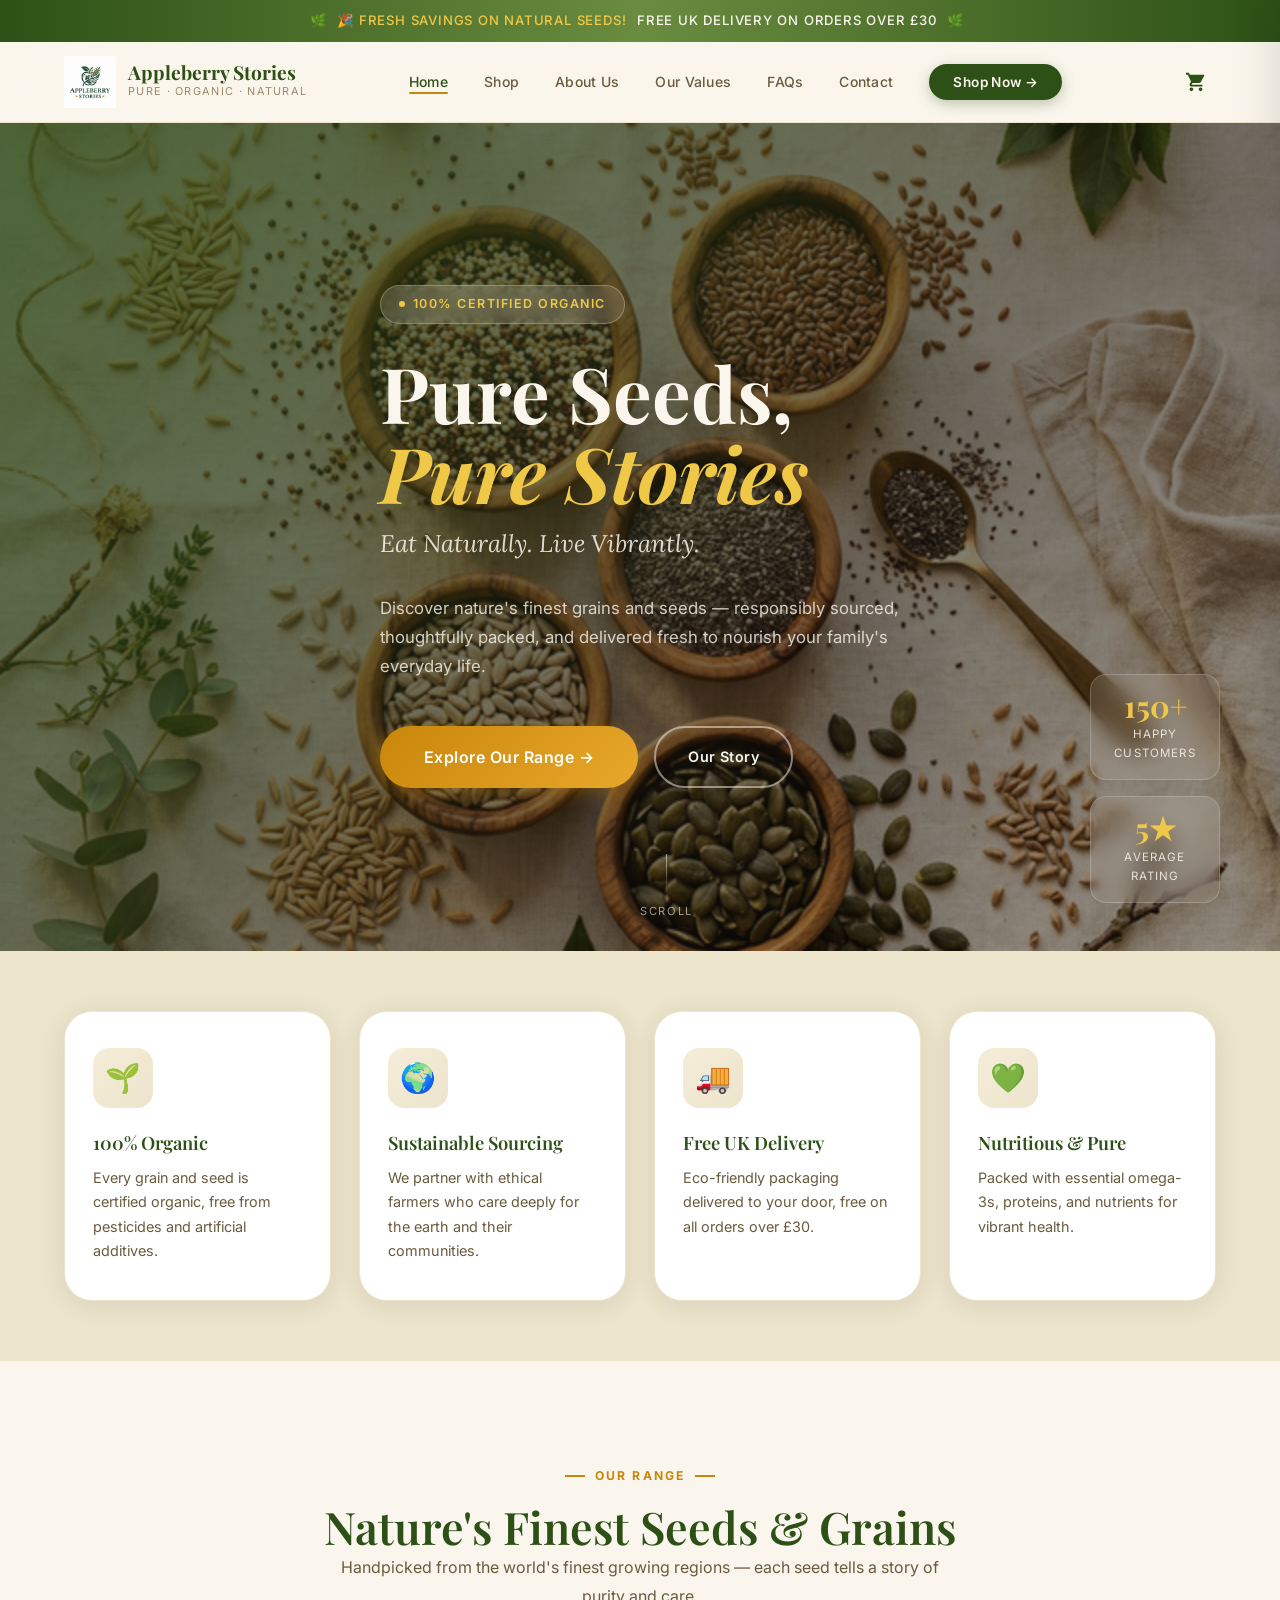
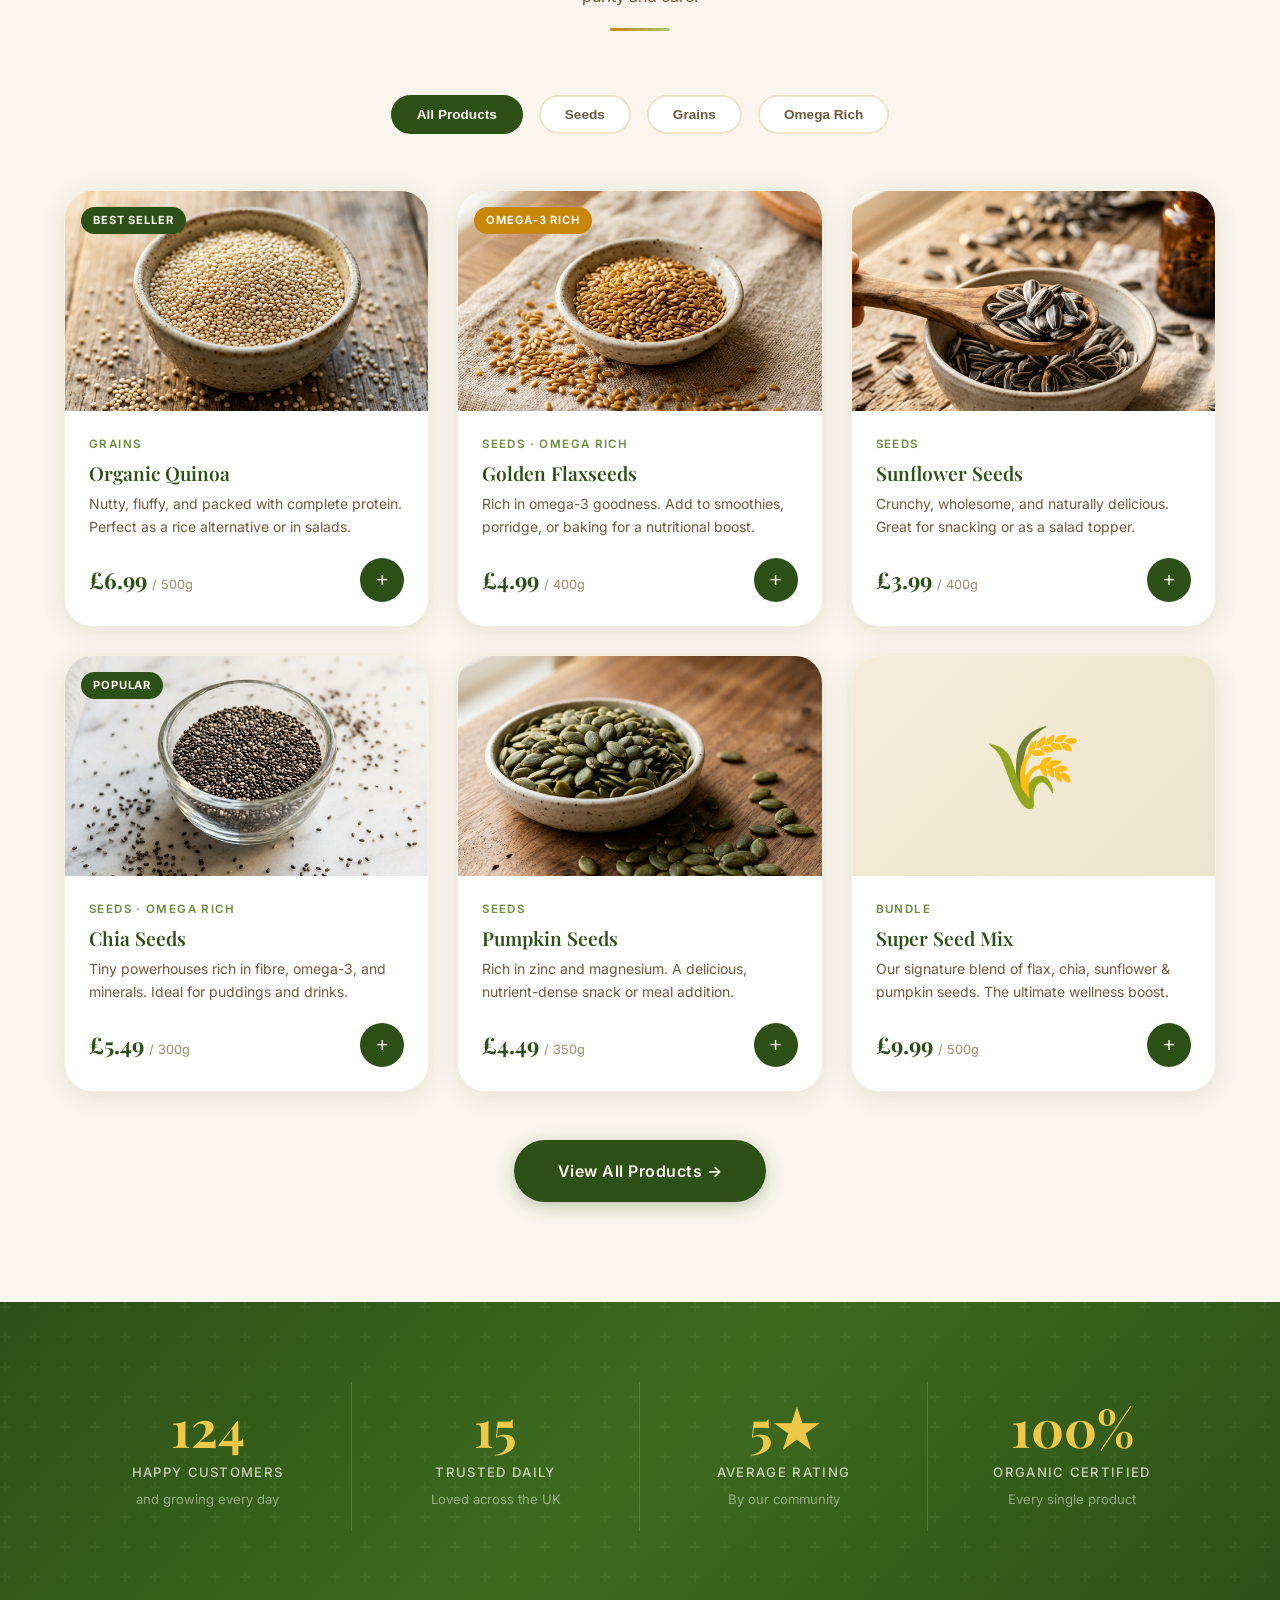
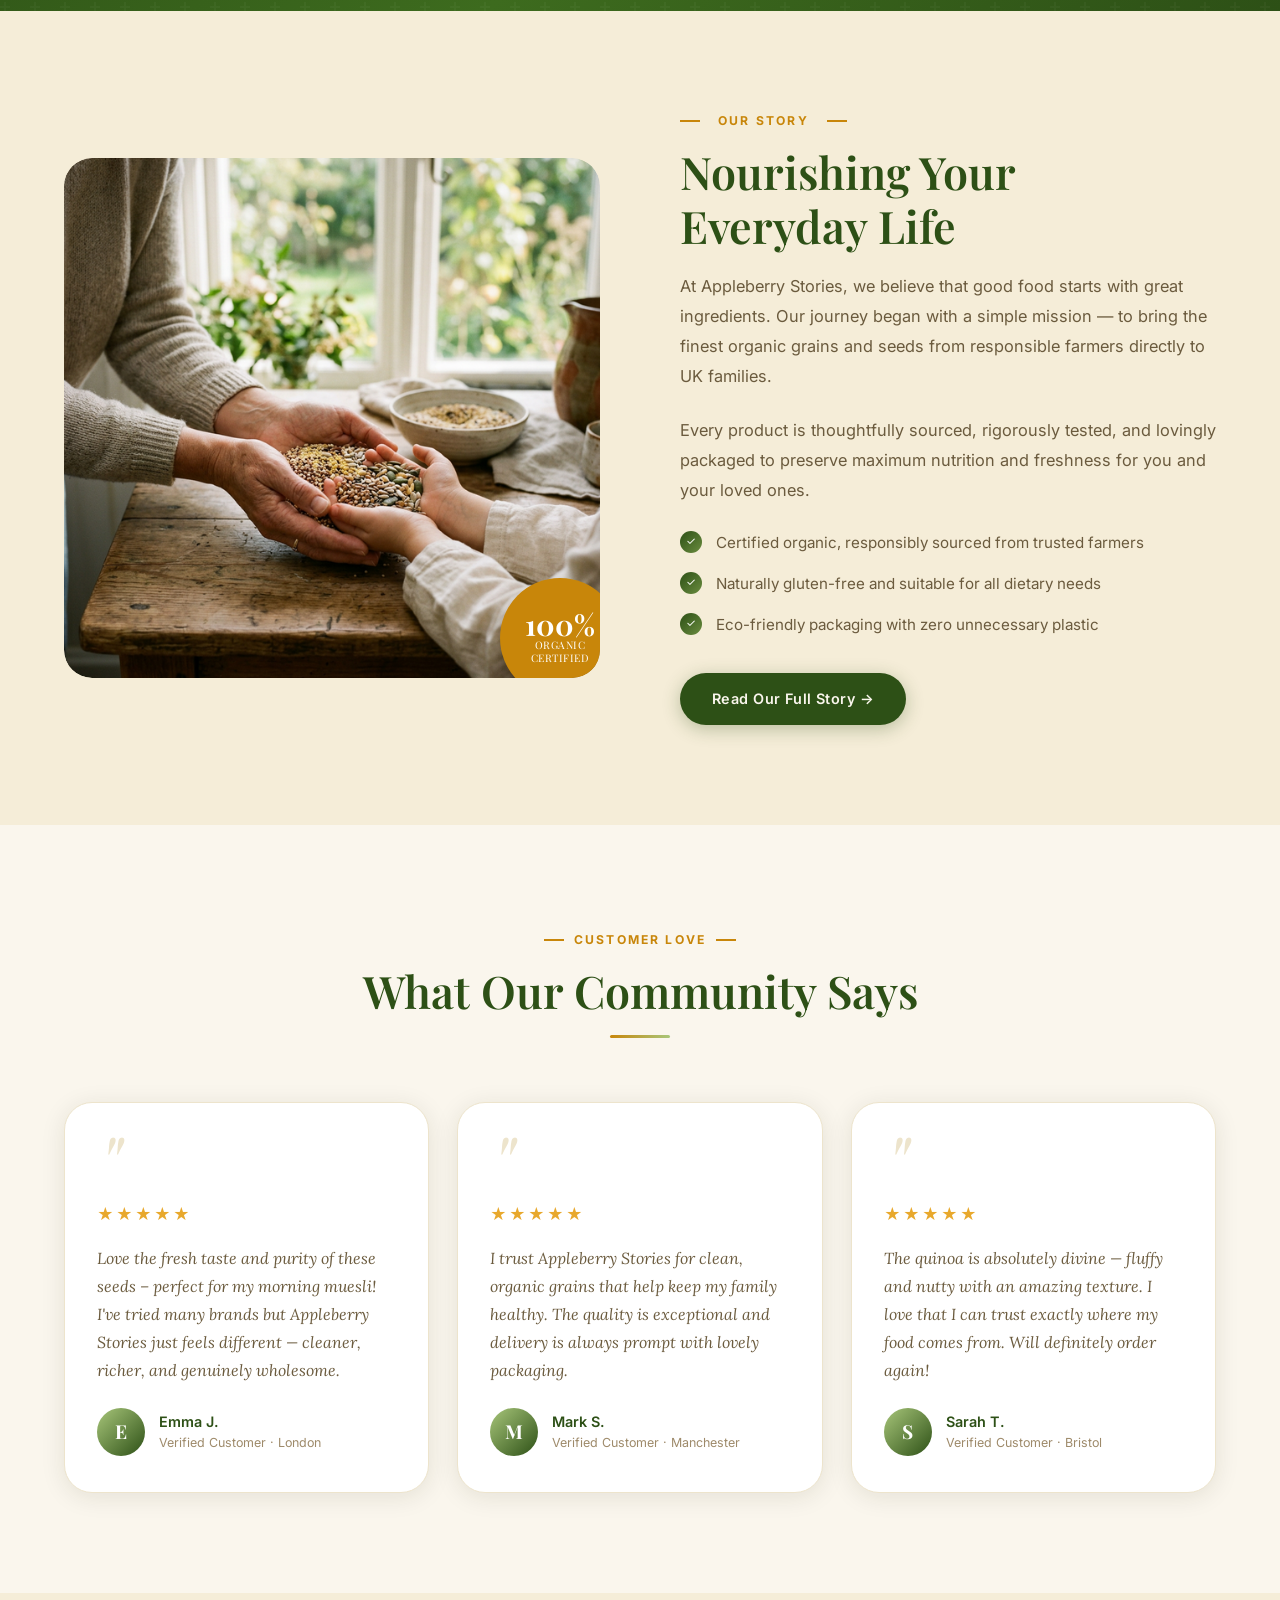
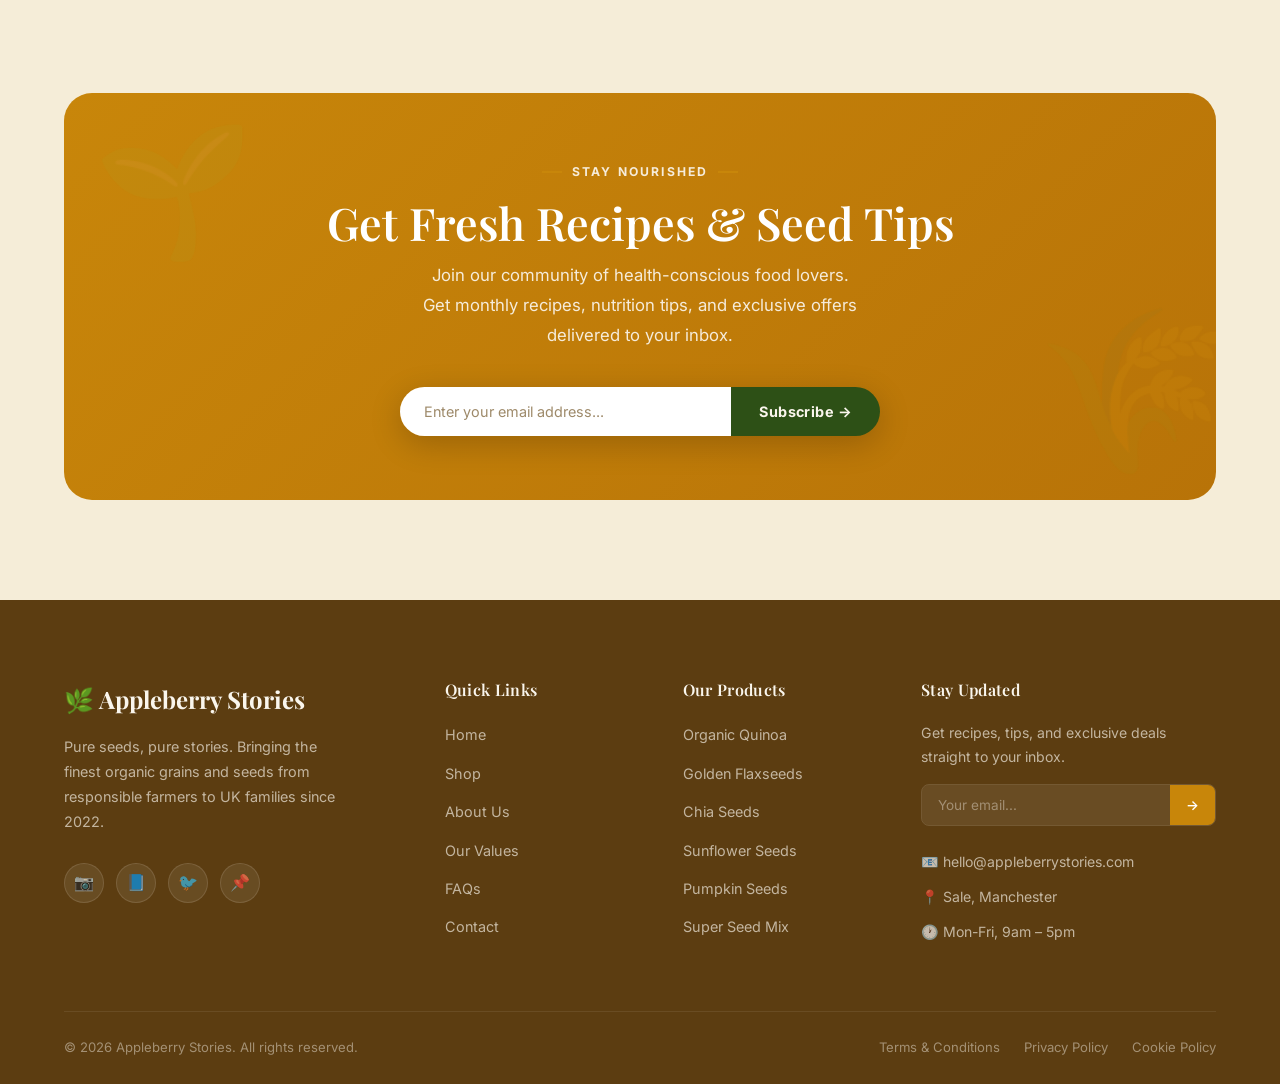
==== commit 64e61d11: "shopping cart and shop screen update" ====
--- a/index.html
+++ b/index.html
@@ -1,13 +1,35 @@
 <!DOCTYPE html>
 <html lang="en">
+
 <head>
   <meta charset="UTF-8" />
   <meta name="viewport" content="width=device-width, initial-scale=1.0" />
   <title>Appleberry Stories | Pure Seeds, Pure Stories</title>
-  <meta name="description" content="Shop premium organic quinoa, flax, chia, sunflower, and pumpkin seeds sourced responsibly for your healthy lifestyle." />
+  <meta name="description"
+    content="Shop premium organic quinoa, flax, chia, sunflower, and pumpkin seeds sourced responsibly for your healthy lifestyle." />
   <link rel="stylesheet" href="assets/styles.css" />
 </head>
+
 <body>
+
+  <!-- Cart Overlay & Drawer -->
+  <div class="cart-overlay" id="cartOverlay" onclick="closeCartDrawer()"></div>
+  <div class="cart-drawer" id="cartDrawer">
+    <div class="cart-header">
+      <h2>Your Cart</h2>
+      <button class="cart-close" onclick="closeCartDrawer()" aria-label="Close cart">&times;</button>
+    </div>
+    <div class="cart-items" id="cartItems">
+      <!-- Cart Items Injected Here -->
+    </div>
+    <div class="cart-footer">
+      <div class="cart-summary-line">
+        <span>Total</span>
+        <span id="cartTotal">£0.00</span>
+      </div>
+      <button class="cart-checkout-btn">Proceed to Checkout</button>
+    </div>
+  </div>
 
   <!-- Announcement Bar -->
   <div class="announcement-bar">
@@ -26,20 +48,27 @@
       </a>
       <ul class="nav__links">
         <li><a href="index.html" class="nav__link active">Home</a></li>
-        <li><a href="shop.html" class="nav__link">Shop</a></li>
+        <li><a href="shop.html#shop-grid" class="nav__link">Shop</a></li>
         <li><a href="about.html" class="nav__link">About Us</a></li>
         <li><a href="values.html" class="nav__link">Our Values</a></li>
         <li><a href="faqs.html" class="nav__link">FAQs</a></li>
         <li><a href="contact.html" class="nav__link">Contact</a></li>
-        <li><a href="shop.html" class="nav__link nav__cta">Shop Now →</a></li>
+        <li><a href="shop.html#shop-grid" class="nav__link nav__cta">Shop Now →</a></li>
       </ul>
+      <button class="nav__cart-btn" onclick="openCartDrawer()" aria-label="Open Cart">
+        <svg viewBox="0 0 24 24">
+          <path
+            d="M7 18c-1.1 0-1.99.9-1.99 2S5.9 22 7 22s2-.9 2-2-.9-2-2-2zM1 2v2h2l3.6 7.59-1.35 2.45c-.16.28-.25.61-.25.96 0 1.1.9 2 2 2h12v-2H7.42c-.14 0-.25-.11-.25-.25l.03-.12.9-1.63h7.45c.75 0 1.41-.41 1.75-1.03l3.58-6.49c.08-.14.12-.31.12-.48 0-.55-.45-1-1-1H5.21l-.94-2H1zm16 16c-1.1 0-1.99.9-1.99 2s.89 2 1.99 2 2-.9 2-2-.9-2-2-2z" />
+        </svg>
+        <span class="cart-badge" id="cartBadge" style="display:none;">0</span>
+      </button>
       <button class="nav__hamburger" id="hamburger" aria-label="Menu">
         <span></span><span></span><span></span>
       </button>
     </div>
     <ul class="nav__mobile" id="mobileMenu">
       <li><a href="index.html" class="nav__link">Home</a></li>
-      <li><a href="shop.html" class="nav__link">Shop</a></li>
+      <li><a href="shop.html#shop-grid" class="nav__link">Shop</a></li>
       <li><a href="about.html" class="nav__link">About Us</a></li>
       <li><a href="values.html" class="nav__link">Our Values</a></li>
       <li><a href="faqs.html" class="nav__link">FAQs</a></li>
@@ -63,8 +92,9 @@
         thoughtfully packed, and delivered fresh to nourish your family's everyday life.
       </p>
       <div class="hero__actions">
-        <a href="shop.html" class="btn btn--amber btn--lg">Explore Our Range →</a>
-        <a href="about.html" class="btn btn--secondary" style="color:var(--color-cream);border-color:rgba(250,246,237,0.5)">Our Story</a>
+        <a href="shop.html#shop-grid" class="btn btn--amber btn--lg">Explore Our Range →</a>
+        <a href="about.html" class="btn btn--secondary"
+          style="color:var(--color-cream);border-color:rgba(250,246,237,0.5)">Our Story</a>
       </div>
     </div>
     <div class="hero__trust">
@@ -90,12 +120,14 @@
         <div class="feature-card animate-fade-up">
           <div class="feature-card__icon">🌱</div>
           <h4 class="feature-card__title">100% Organic</h4>
-          <p class="feature-card__desc">Every grain and seed is certified organic, free from pesticides and artificial additives.</p>
+          <p class="feature-card__desc">Every grain and seed is certified organic, free from pesticides and artificial
+            additives.</p>
         </div>
         <div class="feature-card animate-fade-up animate-delay-1">
           <div class="feature-card__icon">🌍</div>
           <h4 class="feature-card__title">Sustainable Sourcing</h4>
-          <p class="feature-card__desc">We partner with ethical farmers who care deeply for the earth and their communities.</p>
+          <p class="feature-card__desc">We partner with ethical farmers who care deeply for the earth and their
+            communities.</p>
         </div>
         <div class="feature-card animate-fade-up animate-delay-2">
           <div class="feature-card__icon">🚚</div>
@@ -138,7 +170,8 @@
           <div class="product-card__body">
             <div class="product-card__category">Grains</div>
             <h3 class="product-card__name">Organic Quinoa</h3>
-            <p class="product-card__desc">Nutty, fluffy, and packed with complete protein. Perfect as a rice alternative or in salads.</p>
+            <p class="product-card__desc">Nutty, fluffy, and packed with complete protein. Perfect as a rice alternative
+              or in salads.</p>
             <div class="product-card__footer">
               <div>
                 <div class="product-card__price">£6.99 <span class="product-card__price-unit">/ 500g</span></div>
@@ -157,7 +190,8 @@
           <div class="product-card__body">
             <div class="product-card__category">Seeds · Omega Rich</div>
             <h3 class="product-card__name">Golden Flaxseeds</h3>
-            <p class="product-card__desc">Rich in omega-3 goodness. Add to smoothies, porridge, or baking for a nutritional boost.</p>
+            <p class="product-card__desc">Rich in omega-3 goodness. Add to smoothies, porridge, or baking for a
+              nutritional boost.</p>
             <div class="product-card__footer">
               <div>
                 <div class="product-card__price">£4.99 <span class="product-card__price-unit">/ 400g</span></div>
@@ -175,7 +209,8 @@
           <div class="product-card__body">
             <div class="product-card__category">Seeds</div>
             <h3 class="product-card__name">Sunflower Seeds</h3>
-            <p class="product-card__desc">Crunchy, wholesome, and naturally delicious. Great for snacking or as a salad topper.</p>
+            <p class="product-card__desc">Crunchy, wholesome, and naturally delicious. Great for snacking or as a salad
+              topper.</p>
             <div class="product-card__footer">
               <div>
                 <div class="product-card__price">£3.99 <span class="product-card__price-unit">/ 400g</span></div>
@@ -194,7 +229,8 @@
           <div class="product-card__body">
             <div class="product-card__category">Seeds · Omega Rich</div>
             <h3 class="product-card__name">Chia Seeds</h3>
-            <p class="product-card__desc">Tiny powerhouses rich in fibre, omega-3, and minerals. Ideal for puddings and drinks.</p>
+            <p class="product-card__desc">Tiny powerhouses rich in fibre, omega-3, and minerals. Ideal for puddings and
+              drinks.</p>
             <div class="product-card__footer">
               <div>
                 <div class="product-card__price">£5.49 <span class="product-card__price-unit">/ 300g</span></div>
@@ -212,7 +248,8 @@
           <div class="product-card__body">
             <div class="product-card__category">Seeds</div>
             <h3 class="product-card__name">Pumpkin Seeds</h3>
-            <p class="product-card__desc">Rich in zinc and magnesium. A delicious, nutrient-dense snack or meal addition.</p>
+            <p class="product-card__desc">Rich in zinc and magnesium. A delicious, nutrient-dense snack or meal
+              addition.</p>
             <div class="product-card__footer">
               <div>
                 <div class="product-card__price">£4.49 <span class="product-card__price-unit">/ 350g</span></div>
@@ -224,13 +261,15 @@
 
         <!-- Seed Mix -->
         <div class="product-card animate-fade-up animate-delay-5" data-category="seeds grains omega">
-          <div class="product-card__image-wrap" style="background: linear-gradient(135deg, var(--color-parchment), var(--color-linen)); display:flex; align-items:center; justify-content:center; font-size:5rem;">
+          <div class="product-card__image-wrap"
+            style="background: linear-gradient(135deg, var(--color-parchment), var(--color-linen)); display:flex; align-items:center; justify-content:center; font-size:5rem;">
             🌾
           </div>
           <div class="product-card__body">
             <div class="product-card__category">Bundle</div>
             <h3 class="product-card__name">Super Seed Mix</h3>
-            <p class="product-card__desc">Our signature blend of flax, chia, sunflower & pumpkin seeds. The ultimate wellness boost.</p>
+            <p class="product-card__desc">Our signature blend of flax, chia, sunflower & pumpkin seeds. The ultimate
+              wellness boost.</p>
             <div class="product-card__footer">
               <div>
                 <div class="product-card__price">£9.99 <span class="product-card__price-unit">/ 500g</span></div>
@@ -242,7 +281,7 @@
       </div>
 
       <div class="text-center" style="margin-top: 48px;">
-        <a href="shop.html" class="btn btn--primary btn--lg">View All Products →</a>
+        <a href="shop.html#shop-grid" class="btn btn--primary btn--lg">View All Products →</a>
       </div>
     </div>
   </section>
@@ -332,7 +371,9 @@
         <div class="testimonial-card animate-fade-up">
           <div class="testimonial-card__quote-mark">"</div>
           <div class="testimonial-card__stars">★★★★★</div>
-          <p class="testimonial-card__text">Love the fresh taste and purity of these seeds – perfect for my morning muesli! I've tried many brands but Appleberry Stories just feels different — cleaner, richer, and genuinely wholesome.</p>
+          <p class="testimonial-card__text">Love the fresh taste and purity of these seeds – perfect for my morning
+            muesli! I've tried many brands but Appleberry Stories just feels different — cleaner, richer, and genuinely
+            wholesome.</p>
           <div class="testimonial-card__author">
             <div class="testimonial-card__avatar">E</div>
             <div>
@@ -344,7 +385,8 @@
         <div class="testimonial-card animate-fade-up animate-delay-1">
           <div class="testimonial-card__quote-mark">"</div>
           <div class="testimonial-card__stars">★★★★★</div>
-          <p class="testimonial-card__text">I trust Appleberry Stories for clean, organic grains that help keep my family healthy. The quality is exceptional and delivery is always prompt with lovely packaging.</p>
+          <p class="testimonial-card__text">I trust Appleberry Stories for clean, organic grains that help keep my
+            family healthy. The quality is exceptional and delivery is always prompt with lovely packaging.</p>
           <div class="testimonial-card__author">
             <div class="testimonial-card__avatar">M</div>
             <div>
@@ -356,7 +398,8 @@
         <div class="testimonial-card animate-fade-up animate-delay-2">
           <div class="testimonial-card__quote-mark">"</div>
           <div class="testimonial-card__stars">★★★★★</div>
-          <p class="testimonial-card__text">The quinoa is absolutely divine — fluffy and nutty with an amazing texture. I love that I can trust exactly where my food comes from. Will definitely order again!</p>
+          <p class="testimonial-card__text">The quinoa is absolutely divine — fluffy and nutty with an amazing texture.
+            I love that I can trust exactly where my food comes from. Will definitely order again!</p>
           <div class="testimonial-card__author">
             <div class="testimonial-card__avatar">S</div>
             <div>
@@ -375,7 +418,8 @@
       <div class="newsletter animate-fade-up">
         <span class="section-eyebrow" style="color:rgba(255,255,255,0.85);">Stay Nourished</span>
         <h2>Get Fresh Recipes & Seed Tips</h2>
-        <p>Join our community of health-conscious food lovers. Get monthly recipes, nutrition tips, and exclusive offers delivered to your inbox.</p>
+        <p>Join our community of health-conscious food lovers. Get monthly recipes, nutrition tips, and exclusive offers
+          delivered to your inbox.</p>
         <div class="newsletter-form">
           <input type="email" placeholder="Enter your email address..." id="heroNewsletter" />
           <button type="button" onclick="subscribeNewsletter()">Subscribe →</button>
@@ -391,7 +435,8 @@
         <!-- Brand -->
         <div class="footer__brand">
           <div class="footer-logo-text">🌿 Appleberry Stories</div>
-          <p>Pure seeds, pure stories. Bringing the finest organic grains and seeds from responsible farmers to UK families since 2022.</p>
+          <p>Pure seeds, pure stories. Bringing the finest organic grains and seeds from responsible farmers to UK
+            families since 2022.</p>
           <div class="footer__social">
             <a href="#" class="footer__social-link" aria-label="Instagram">📷</a>
             <a href="#" class="footer__social-link" aria-label="Facebook">📘</a>
@@ -404,7 +449,7 @@
           <h4 class="footer__col-title">Quick Links</h4>
           <ul class="footer__links">
             <li><a href="index.html">Home</a></li>
-            <li><a href="shop.html">Shop</a></li>
+            <li><a href="shop.html#shop-grid">Shop</a></li>
             <li><a href="about.html">About Us</a></li>
             <li><a href="values.html">Our Values</a></li>
             <li><a href="faqs.html">FAQs</a></li>
@@ -415,12 +460,12 @@
         <div>
           <h4 class="footer__col-title">Our Products</h4>
           <ul class="footer__links">
-            <li><a href="shop.html">Organic Quinoa</a></li>
-            <li><a href="shop.html">Golden Flaxseeds</a></li>
-            <li><a href="shop.html">Chia Seeds</a></li>
-            <li><a href="shop.html">Sunflower Seeds</a></li>
-            <li><a href="shop.html">Pumpkin Seeds</a></li>
-            <li><a href="shop.html">Super Seed Mix</a></li>
+            <li><a href="shop.html#shop-grid">Organic Quinoa</a></li>
+            <li><a href="shop.html#shop-grid">Golden Flaxseeds</a></li>
+            <li><a href="shop.html#shop-grid">Chia Seeds</a></li>
+            <li><a href="shop.html#shop-grid">Sunflower Seeds</a></li>
+            <li><a href="shop.html#shop-grid">Pumpkin Seeds</a></li>
+            <li><a href="shop.html#shop-grid">Super Seed Mix</a></li>
           </ul>
         </div>
         <!-- Newsletter -->
@@ -451,4 +496,5 @@
 
   <script src="assets/main.js"></script>
 </body>
-</html>
+
+</html>
--- a/assets/styles.css
+++ b/assets/styles.css
@@ -8,22 +8,36 @@
 /* ─── CSS CUSTOM PROPERTIES ─────────────────────────────── */
 :root {
   /* Brand Colors */
-  --color-forest: #2D5016;       /* Deep forest green */
-  --color-sage: #6A8C3F;         /* Sage green */
-  --color-sage-light: #A8C67A;   /* Light sage */
-  --color-amber: #C8860A;        /* Warm amber */
-  --color-amber-light: #E8A82C;  /* Lighter amber */
-  --color-gold: #F0C848;         /* Golden yellow */
-  --color-cream: #FAF6ED;        /* Warm cream */
-  --color-parchment: #F5EDD8;    /* Parchment */
-  --color-linen: #EDE4CC;        /* Linen */
-  --color-earth: #8B6914;        /* Earth brown */
-  --color-bark: #5C3D11;         /* Dark bark */
-  --color-text: #2C2417;         /* Near-black warm text */
-  --color-text-muted: #6B5B3E;   /* Muted brown text */
-  --color-text-light: #9E8A6A;   /* Light text */
+  --color-forest: #2D5016;
+  /* Deep forest green */
+  --color-sage: #6A8C3F;
+  /* Sage green */
+  --color-sage-light: #A8C67A;
+  /* Light sage */
+  --color-amber: #C8860A;
+  /* Warm amber */
+  --color-amber-light: #E8A82C;
+  /* Lighter amber */
+  --color-gold: #F0C848;
+  /* Golden yellow */
+  --color-cream: #FAF6ED;
+  /* Warm cream */
+  --color-parchment: #F5EDD8;
+  /* Parchment */
+  --color-linen: #EDE4CC;
+  /* Linen */
+  --color-earth: #8B6914;
+  /* Earth brown */
+  --color-bark: #5C3D11;
+  /* Dark bark */
+  --color-text: #2C2417;
+  /* Near-black warm text */
+  --color-text-muted: #6B5B3E;
+  /* Muted brown text */
+  --color-text-light: #9E8A6A;
+  /* Light text */
   --color-white: #FFFFFF;
-  --color-overlay: rgba(44,36,23,0.55);
+  --color-overlay: rgba(44, 36, 23, 0.55);
 
   /* Typography */
   --font-heading: 'Playfair Display', Georgia, serif;
@@ -39,10 +53,10 @@
   --radius-md: 16px;
   --radius-lg: 28px;
   --radius-pill: 999px;
-  --shadow-sm: 0 2px 12px rgba(44,36,23,0.08);
-  --shadow-md: 0 8px 32px rgba(44,36,23,0.14);
-  --shadow-lg: 0 20px 60px rgba(44,36,23,0.18);
-  --shadow-card: 0 4px 24px rgba(44,36,23,0.10);
+  --shadow-sm: 0 2px 12px rgba(44, 36, 23, 0.08);
+  --shadow-md: 0 8px 32px rgba(44, 36, 23, 0.14);
+  --shadow-lg: 0 20px 60px rgba(44, 36, 23, 0.18);
+  --shadow-card: 0 4px 24px rgba(44, 36, 23, 0.10);
 
   /* Transitions */
   --transition: all 0.3s cubic-bezier(0.25, 0.46, 0.45, 0.94);
@@ -50,7 +64,9 @@
 }
 
 /* ─── RESET & BASE ──────────────────────────────────────── */
-*, *::before, *::after {
+*,
+*::before,
+*::after {
   box-sizing: border-box;
   margin: 0;
   padding: 0;
@@ -84,18 +100,39 @@
 }
 
 /* ─── TYPOGRAPHY ────────────────────────────────────────── */
-h1, h2, h3, h4 {
+h1,
+h2,
+h3,
+h4 {
   font-family: var(--font-heading);
   line-height: 1.2;
   color: var(--color-forest);
 }
 
-h1 { font-size: clamp(2.4rem, 5vw, 4.2rem); font-weight: 700; }
-h2 { font-size: clamp(1.8rem, 3.5vw, 3rem); font-weight: 600; }
-h3 { font-size: clamp(1.3rem, 2.5vw, 1.9rem); font-weight: 600; }
-h4 { font-size: clamp(1rem, 1.8vw, 1.25rem); font-weight: 600; }
-
-p { color: var(--color-text-muted); line-height: 1.78; }
+h1 {
+  font-size: clamp(2.4rem, 5vw, 4.2rem);
+  font-weight: 700;
+}
+
+h2 {
+  font-size: clamp(1.8rem, 3.5vw, 3rem);
+  font-weight: 600;
+}
+
+h3 {
+  font-size: clamp(1.3rem, 2.5vw, 1.9rem);
+  font-weight: 600;
+}
+
+h4 {
+  font-size: clamp(1rem, 1.8vw, 1.25rem);
+  font-weight: 600;
+}
+
+p {
+  color: var(--color-text-muted);
+  line-height: 1.78;
+}
 
 /* ─── LAYOUT UTILITIES ──────────────────────────────────── */
 .container {
@@ -118,10 +155,21 @@
   padding: var(--section-pad-sm);
 }
 
-.section--cream { background: var(--color-cream); }
-.section--parchment { background: var(--color-parchment); }
-.section--forest { background: var(--color-forest); }
-.section--linen { background: var(--color-linen); }
+.section--cream {
+  background: var(--color-cream);
+}
+
+.section--parchment {
+  background: var(--color-parchment);
+}
+
+.section--forest {
+  background: var(--color-forest);
+}
+
+.section--linen {
+  background: var(--color-linen);
+}
 
 /* ─── ANNOUNCEMENT BAR ──────────────────────────────────── */
 .announcement-bar {
@@ -256,7 +304,9 @@
   box-shadow: 0 6px 20px rgba(45, 80, 22, 0.4);
 }
 
-.nav__cta::after { display: none; }
+.nav__cta::after {
+  display: none;
+}
 
 /* Hamburger */
 .nav__hamburger {
@@ -397,12 +447,10 @@
 .hero__overlay {
   position: absolute;
   inset: 0;
-  background: linear-gradient(
-    135deg,
-    rgba(45, 80, 22, 0.72) 0%,
-    rgba(44, 36, 23, 0.35) 60%,
-    transparent 100%
-  );
+  background: linear-gradient(135deg,
+      rgba(45, 80, 22, 0.72) 0%,
+      rgba(44, 36, 23, 0.35) 60%,
+      transparent 100%);
 }
 
 .hero__content {
@@ -440,8 +488,17 @@
 }
 
 @keyframes pulse {
-  0%, 100% { opacity: 1; transform: scale(1); }
-  50% { opacity: 0.5; transform: scale(1.3); }
+
+  0%,
+  100% {
+    opacity: 1;
+    transform: scale(1);
+  }
+
+  50% {
+    opacity: 0.5;
+    transform: scale(1.3);
+  }
 }
 
 .hero__title {
@@ -540,15 +597,30 @@
 .scroll-indicator__line {
   width: 1px;
   height: 40px;
-  background: linear-gradient(to bottom, rgba(250,246,237,0.6), transparent);
+  background: linear-gradient(to bottom, rgba(250, 246, 237, 0.6), transparent);
   animation: scrollLine 2s infinite;
 }
 
 @keyframes scrollLine {
-  0% { transform: scaleY(0); transform-origin: top; }
-  50% { transform: scaleY(1); transform-origin: top; }
-  51% { transform: scaleY(1); transform-origin: bottom; }
-  100% { transform: scaleY(0); transform-origin: bottom; }
+  0% {
+    transform: scaleY(0);
+    transform-origin: top;
+  }
+
+  50% {
+    transform: scaleY(1);
+    transform-origin: top;
+  }
+
+  51% {
+    transform: scaleY(1);
+    transform-origin: bottom;
+  }
+
+  100% {
+    transform: scaleY(0);
+    transform-origin: bottom;
+  }
 }
 
 /* ─── SECTION HEADER ────────────────────────────────────── */
@@ -593,13 +665,20 @@
   margin-left: 10px;
 }
 
-.section-header--left .section-eyebrow::before { display: none; }
-.section-header--left .section-eyebrow::after { display: none; }
+.section-header--left .section-eyebrow::before {
+  display: none;
+}
+
+.section-header--left .section-eyebrow::after {
+  display: none;
+}
+
 .section-header--left .section-eyebrow {
   display: flex;
   align-items: center;
   gap: 10px;
 }
+
 .section-header--left .section-eyebrow::after {
   display: inline-block;
 }
@@ -612,7 +691,9 @@
   margin: 18px auto 0;
 }
 
-.section-header--left .divider { margin-left: 0; }
+.section-header--left .divider {
+  margin-left: 0;
+}
 
 /* ─── PRODUCT GRID ──────────────────────────────────────── */
 .product-grid {
@@ -739,6 +820,46 @@
   transform: rotate(90deg);
 }
 
+.product-card-qty {
+  display: flex;
+  align-items: center;
+  gap: 8px;
+  background: var(--color-parchment);
+  border-radius: var(--radius-pill);
+  padding: 4px 8px;
+  height: 44px;
+  border: 1px solid var(--color-linen);
+}
+
+.product-card-qty .qty-btn {
+  background: var(--color-white);
+  border: 1px solid var(--color-linen);
+  color: var(--color-forest);
+  font-size: 1.2rem;
+  cursor: pointer;
+  width: 28px;
+  height: 28px;
+  display: flex;
+  align-items: center;
+  justify-content: center;
+  border-radius: 50%;
+  transition: var(--transition);
+}
+
+.product-card-qty .qty-btn:hover {
+  background: var(--color-forest);
+  color: var(--color-white);
+  border-color: var(--color-forest);
+}
+
+.product-card-qty .qty-val {
+  font-size: 0.95rem;
+  font-weight: 700;
+  color: var(--color-forest);
+  min-width: 20px;
+  text-align: center;
+}
+
 /* ─── CATEGORY STRIP ────────────────────────────────────── */
 .category-strip {
   display: flex;
@@ -862,7 +983,9 @@
   color: var(--color-cream);
 }
 
-.stat-item:last-child { border-right: none; }
+.stat-item:last-child {
+  border-right: none;
+}
 
 .stat-number {
   font-family: var(--font-heading);
@@ -898,7 +1021,8 @@
 .about-split--reverse {
   direction: rtl;
 }
-.about-split--reverse > * {
+
+.about-split--reverse>* {
   direction: ltr;
 }
 
@@ -1212,6 +1336,7 @@
   font-size: 10rem;
   opacity: 0.08;
 }
+
 .newsletter::after {
   content: '🌱';
   position: absolute;
@@ -1227,7 +1352,7 @@
 }
 
 .newsletter p {
-  color: rgba(255,255,255,0.85);
+  color: rgba(255, 255, 255, 0.85);
   font-size: 1.05rem;
   max-width: 440px;
   margin: 0 auto 36px;
@@ -1239,7 +1364,7 @@
   margin: 0 auto;
   border-radius: var(--radius-pill);
   overflow: hidden;
-  box-shadow: 0 8px 32px rgba(0,0,0,0.2);
+  box-shadow: 0 8px 32px rgba(0, 0, 0, 0.2);
 }
 
 .newsletter-form input {
@@ -1296,7 +1421,7 @@
 }
 
 .contact-info-card p {
-  color: rgba(250,246,237,0.75);
+  color: rgba(250, 246, 237, 0.75);
   margin-bottom: 36px;
 }
 
@@ -1312,7 +1437,7 @@
   width: 44px;
   height: 44px;
   min-width: 44px;
-  background: rgba(250,246,237,0.12);
+  background: rgba(250, 246, 237, 0.12);
   border-radius: var(--radius-sm);
   display: flex;
   align-items: center;
@@ -1332,7 +1457,7 @@
 
 .contact-detail__text span {
   font-size: 0.95rem;
-  color: rgba(250,246,237,0.8);
+  color: rgba(250, 246, 237, 0.8);
 }
 
 .contact-form {
@@ -1415,7 +1540,7 @@
 }
 
 .page-hero .subtitle {
-  color: rgba(250,246,237,0.8);
+  color: rgba(250, 246, 237, 0.8);
   font-size: 1.1rem;
   max-width: 540px;
   margin: 0 auto;
@@ -1427,7 +1552,7 @@
   justify-content: center;
   gap: 8px;
   font-size: 0.82rem;
-  color: rgba(250,246,237,0.6);
+  color: rgba(250, 246, 237, 0.6);
   margin-bottom: 20px;
 }
 
@@ -1435,9 +1560,13 @@
   color: var(--color-gold);
 }
 
-.breadcrumb a:hover { text-decoration: underline; }
-
-.breadcrumb-sep { color: rgba(250,246,237,0.4); }
+.breadcrumb a:hover {
+  text-decoration: underline;
+}
+
+.breadcrumb-sep {
+  color: rgba(250, 246, 237, 0.4);
+}
 
 /* ─── FOOTER ────────────────────────────────────────────── */
 .footer {
@@ -1462,7 +1591,7 @@
 }
 
 .footer__brand p {
-  color: rgba(250,246,237,0.65);
+  color: rgba(250, 246, 237, 0.65);
   font-size: 0.9rem;
   line-height: 1.75;
   margin-bottom: 28px;
@@ -1478,15 +1607,15 @@
   width: 40px;
   height: 40px;
   border-radius: 50%;
-  background: rgba(250,246,237,0.08);
+  background: rgba(250, 246, 237, 0.08);
   display: flex;
   align-items: center;
   justify-content: center;
   font-size: 1rem;
-  color: rgba(250,246,237,0.7);
+  color: rgba(250, 246, 237, 0.7);
   transition: var(--transition);
   text-decoration: none;
-  border: 1px solid rgba(250,246,237,0.12);
+  border: 1px solid rgba(250, 246, 237, 0.12);
 }
 
 .footer__social-link:hover {
@@ -1513,7 +1642,7 @@
 
 .footer__links a {
   font-size: 0.9rem;
-  color: rgba(250,246,237,0.65);
+  color: rgba(250, 246, 237, 0.65);
   transition: var(--transition);
   text-decoration: none;
 }
@@ -1525,7 +1654,7 @@
 
 .footer__newsletter-text {
   font-size: 0.88rem;
-  color: rgba(250,246,237,0.65);
+  color: rgba(250, 246, 237, 0.65);
   margin-bottom: 16px;
   line-height: 1.65;
 }
@@ -1534,13 +1663,13 @@
   display: flex;
   border-radius: var(--radius-sm);
   overflow: hidden;
-  border: 1px solid rgba(250,246,237,0.15);
+  border: 1px solid rgba(250, 246, 237, 0.15);
 }
 
 .footer__mini-form input {
   flex: 1;
   padding: 12px 16px;
-  background: rgba(250,246,237,0.08);
+  background: rgba(250, 246, 237, 0.08);
   border: none;
   color: var(--color-cream);
   font-size: 0.85rem;
@@ -1548,7 +1677,9 @@
   outline: none;
 }
 
-.footer__mini-form input::placeholder { color: rgba(250,246,237,0.4); }
+.footer__mini-form input::placeholder {
+  color: rgba(250, 246, 237, 0.4);
+}
 
 .footer__mini-form button {
   padding: 12px 16px;
@@ -1562,19 +1693,21 @@
   transition: var(--transition);
 }
 
-.footer__mini-form button:hover { background: var(--color-amber-light); }
+.footer__mini-form button:hover {
+  background: var(--color-amber-light);
+}
 
 .footer__contact-item {
   display: flex;
   align-items: center;
   gap: 10px;
   font-size: 0.88rem;
-  color: rgba(250,246,237,0.65);
+  color: rgba(250, 246, 237, 0.65);
   margin-bottom: 12px;
 }
 
 .footer__bottom {
-  border-top: 1px solid rgba(250,246,237,0.08);
+  border-top: 1px solid rgba(250, 246, 237, 0.08);
   padding: 24px 0;
   display: flex;
   align-items: center;
@@ -1585,7 +1718,7 @@
 
 .footer__bottom p {
   font-size: 0.82rem;
-  color: rgba(250,246,237,0.45);
+  color: rgba(250, 246, 237, 0.45);
 }
 
 .footer__bottom-links {
@@ -1595,27 +1728,48 @@
 
 .footer__bottom-links a {
   font-size: 0.82rem;
-  color: rgba(250,246,237,0.45);
+  color: rgba(250, 246, 237, 0.45);
   transition: var(--transition);
   text-decoration: none;
 }
 
-.footer__bottom-links a:hover { color: var(--color-gold); }
+.footer__bottom-links a:hover {
+  color: var(--color-gold);
+}
 
 /* ─── ANIMATIONS ────────────────────────────────────────── */
 @keyframes fadeInUp {
-  from { opacity: 0; transform: translateY(30px); }
-  to { opacity: 1; transform: translateY(0); }
+  from {
+    opacity: 0;
+    transform: translateY(30px);
+  }
+
+  to {
+    opacity: 1;
+    transform: translateY(0);
+  }
 }
 
 @keyframes fadeIn {
-  from { opacity: 0; }
-  to { opacity: 1; }
+  from {
+    opacity: 0;
+  }
+
+  to {
+    opacity: 1;
+  }
 }
 
 @keyframes slideInLeft {
-  from { opacity: 0; transform: translateX(-40px); }
-  to { opacity: 1; transform: translateX(0); }
+  from {
+    opacity: 0;
+    transform: translateX(-40px);
+  }
+
+  to {
+    opacity: 1;
+    transform: translateX(0);
+  }
 }
 
 .animate-fade-up {
@@ -1629,19 +1783,50 @@
   transform: translateY(0);
 }
 
-.animate-delay-1 { transition-delay: 0.1s; }
-.animate-delay-2 { transition-delay: 0.2s; }
-.animate-delay-3 { transition-delay: 0.3s; }
-.animate-delay-4 { transition-delay: 0.4s; }
-.animate-delay-5 { transition-delay: 0.5s; }
+.animate-delay-1 {
+  transition-delay: 0.1s;
+}
+
+.animate-delay-2 {
+  transition-delay: 0.2s;
+}
+
+.animate-delay-3 {
+  transition-delay: 0.3s;
+}
+
+.animate-delay-4 {
+  transition-delay: 0.4s;
+}
+
+.animate-delay-5 {
+  transition-delay: 0.5s;
+}
 
 /* ─── MISC UTILITIES ────────────────────────────────────── */
-.text-center { text-align: center; }
-.text-forest { color: var(--color-forest); }
-.text-amber { color: var(--color-amber); }
-.gap-4 { gap: 4px; }
-.mt-4 { margin-top: 4px; }
-.mb-0 { margin-bottom: 0; }
+.text-center {
+  text-align: center;
+}
+
+.text-forest {
+  color: var(--color-forest);
+}
+
+.text-amber {
+  color: var(--color-amber);
+}
+
+.gap-4 {
+  gap: 4px;
+}
+
+.mt-4 {
+  margin-top: 4px;
+}
+
+.mb-0 {
+  margin-bottom: 0;
+}
 
 /* ─── RESPONSIVE ────────────────────────────────────────── */
 @media (max-width: 1024px) {
@@ -1687,8 +1872,13 @@
     grid-template-columns: repeat(2, 1fr);
   }
 
-  .stat-item:nth-child(2) { border-right: none; }
-  .stat-item:nth-child(3) { border-right: 1px solid rgba(250,246,237,0.15); }
+  .stat-item:nth-child(2) {
+    border-right: none;
+  }
+
+  .stat-item:nth-child(3) {
+    border-right: 1px solid rgba(250, 246, 237, 0.15);
+  }
 
   .newsletter {
     padding: 44px 28px;
@@ -1705,7 +1895,9 @@
     width: 100%;
   }
 
-  .about-split--reverse { direction: ltr; }
+  .about-split--reverse {
+    direction: ltr;
+  }
 
   .footer__grid {
     grid-template-columns: 1fr;
@@ -1731,3 +1923,263 @@
     gap: 10px;
   }
 }
+
+/* ─── CART UI ───────────────────────────────────────────── */
+.cart-overlay {
+  position: fixed;
+  inset: 0;
+  background: var(--color-overlay);
+  backdrop-filter: blur(4px);
+  z-index: 999;
+  opacity: 0;
+  visibility: hidden;
+  transition: var(--transition);
+}
+
+.cart-overlay.active {
+  opacity: 1;
+  visibility: visible;
+}
+
+.cart-drawer {
+  position: fixed;
+  top: 0;
+  right: 0;
+  bottom: 0;
+  width: 100%;
+  max-width: 420px;
+  background: var(--color-cream);
+  z-index: 1000;
+  box-shadow: -10px 0 40px rgba(0, 0, 0, 0.1);
+  transform: translateX(100%);
+  transition: transform 0.4s cubic-bezier(0.25, 0.46, 0.45, 0.94);
+  display: flex;
+  flex-direction: column;
+}
+
+.cart-drawer.open {
+  transform: translateX(0);
+}
+
+.cart-header {
+  padding: 24px;
+  border-bottom: 1px solid var(--color-linen);
+  display: flex;
+  align-items: center;
+  justify-content: space-between;
+}
+
+.cart-header h2 {
+  font-family: var(--font-heading);
+  font-size: 1.5rem;
+  color: var(--color-forest);
+  margin: 0;
+}
+
+.cart-close {
+  background: none;
+  border: none;
+  font-size: 2rem;
+  color: var(--color-text-muted);
+  cursor: pointer;
+  line-height: 1;
+  padding: 0 8px;
+  transition: var(--transition);
+}
+
+.cart-close:hover {
+  color: var(--color-forest);
+}
+
+.cart-items {
+  flex: 1;
+  overflow-y: auto;
+  padding: 24px;
+  display: flex;
+  flex-direction: column;
+  gap: 20px;
+}
+
+.cart-empty {
+  text-align: center;
+  color: var(--color-text-muted);
+  font-size: 1rem;
+  margin-top: 40px;
+}
+
+.cart-item {
+  display: flex;
+  gap: 16px;
+  background: var(--color-white);
+  padding: 12px;
+  border-radius: var(--radius-md);
+  border: 1px solid var(--color-linen);
+  box-shadow: var(--shadow-sm);
+}
+
+.cart-item__img {
+  width: 80px;
+  height: 80px;
+  object-fit: cover;
+  border-radius: var(--radius-sm);
+  background: var(--color-parchment);
+}
+
+.cart-item__details {
+  flex: 1;
+  display: flex;
+  flex-direction: column;
+  justify-content: space-between;
+}
+
+.cart-item__name {
+  font-weight: 600;
+  font-family: var(--font-heading);
+  color: var(--color-forest);
+  font-size: 1.05rem;
+  line-height: 1.2;
+}
+
+.cart-item__price {
+  color: var(--color-text-muted);
+  font-size: 0.9rem;
+  font-weight: 500;
+  margin-top: 4px;
+}
+
+.cart-item__actions {
+  display: flex;
+  align-items: center;
+  justify-content: space-between;
+  margin-top: auto;
+}
+
+.cart-qty {
+  display: flex;
+  align-items: center;
+  gap: 10px;
+  background: var(--color-cream);
+  border-radius: var(--radius-pill);
+  padding: 4px 8px;
+  border: 1px solid var(--color-linen);
+}
+
+.cart-qty button {
+  background: none;
+  border: none;
+  font-size: 1.1rem;
+  cursor: pointer;
+  color: var(--color-forest);
+  width: 24px;
+  height: 24px;
+  display: flex;
+  align-items: center;
+  justify-content: center;
+  border-radius: 50%;
+  transition: var(--transition);
+}
+
+.cart-qty button:hover {
+  background: var(--color-parchment);
+}
+
+.cart-qty span {
+  font-size: 0.85rem;
+  font-weight: 600;
+  min-width: 16px;
+  text-align: center;
+}
+
+.cart-item__remove {
+  background: none;
+  border: none;
+  color: #c95c5c;
+  font-size: 0.75rem;
+  text-transform: uppercase;
+  letter-spacing: 0.05em;
+  font-weight: 600;
+  cursor: pointer;
+}
+
+.cart-item__remove:hover {
+  text-decoration: underline;
+}
+
+.cart-footer {
+  padding: 24px;
+  border-top: 1px solid var(--color-linen);
+  background: var(--color-parchment);
+}
+
+.cart-summary-line {
+  display: flex;
+  justify-content: space-between;
+  font-size: 1.2rem;
+  font-weight: 700;
+  color: var(--color-forest);
+  margin-bottom: 16px;
+}
+
+.cart-checkout-btn {
+  width: 100%;
+  padding: 16px;
+  background: var(--color-forest);
+  color: var(--color-cream);
+  border: none;
+  border-radius: var(--radius-pill);
+  font-weight: 600;
+  font-size: 1rem;
+  cursor: pointer;
+  transition: var(--transition);
+  text-align: center;
+}
+
+.cart-checkout-btn:hover {
+  background: var(--color-sage);
+  transform: translateY(-2px);
+  box-shadow: 0 4px 14px rgba(45, 80, 22, 0.3);
+}
+
+/* Nav Cart Icon Button */
+.nav__cart-btn {
+  background: none;
+  border: none;
+  cursor: pointer;
+  position: relative;
+  display: flex;
+  align-items: center;
+  justify-content: center;
+  width: 40px;
+  height: 40px;
+  border-radius: 50%;
+  transition: var(--transition);
+  color: var(--color-forest);
+  margin-left: 12px;
+}
+
+.nav__cart-btn:hover {
+  background: var(--color-parchment);
+}
+
+.nav__cart-btn svg {
+  width: 22px;
+  height: 22px;
+  fill: currentColor;
+}
+
+.cart-badge {
+  position: absolute;
+  top: 0px;
+  right: -4px;
+  background: var(--color-amber);
+  color: var(--color-white);
+  font-size: 0.65rem;
+  font-weight: 700;
+  width: 18px;
+  height: 18px;
+  border-radius: 50%;
+  display: flex;
+  align-items: center;
+  justify-content: center;
+  border: 2px solid var(--color-cream);
+}
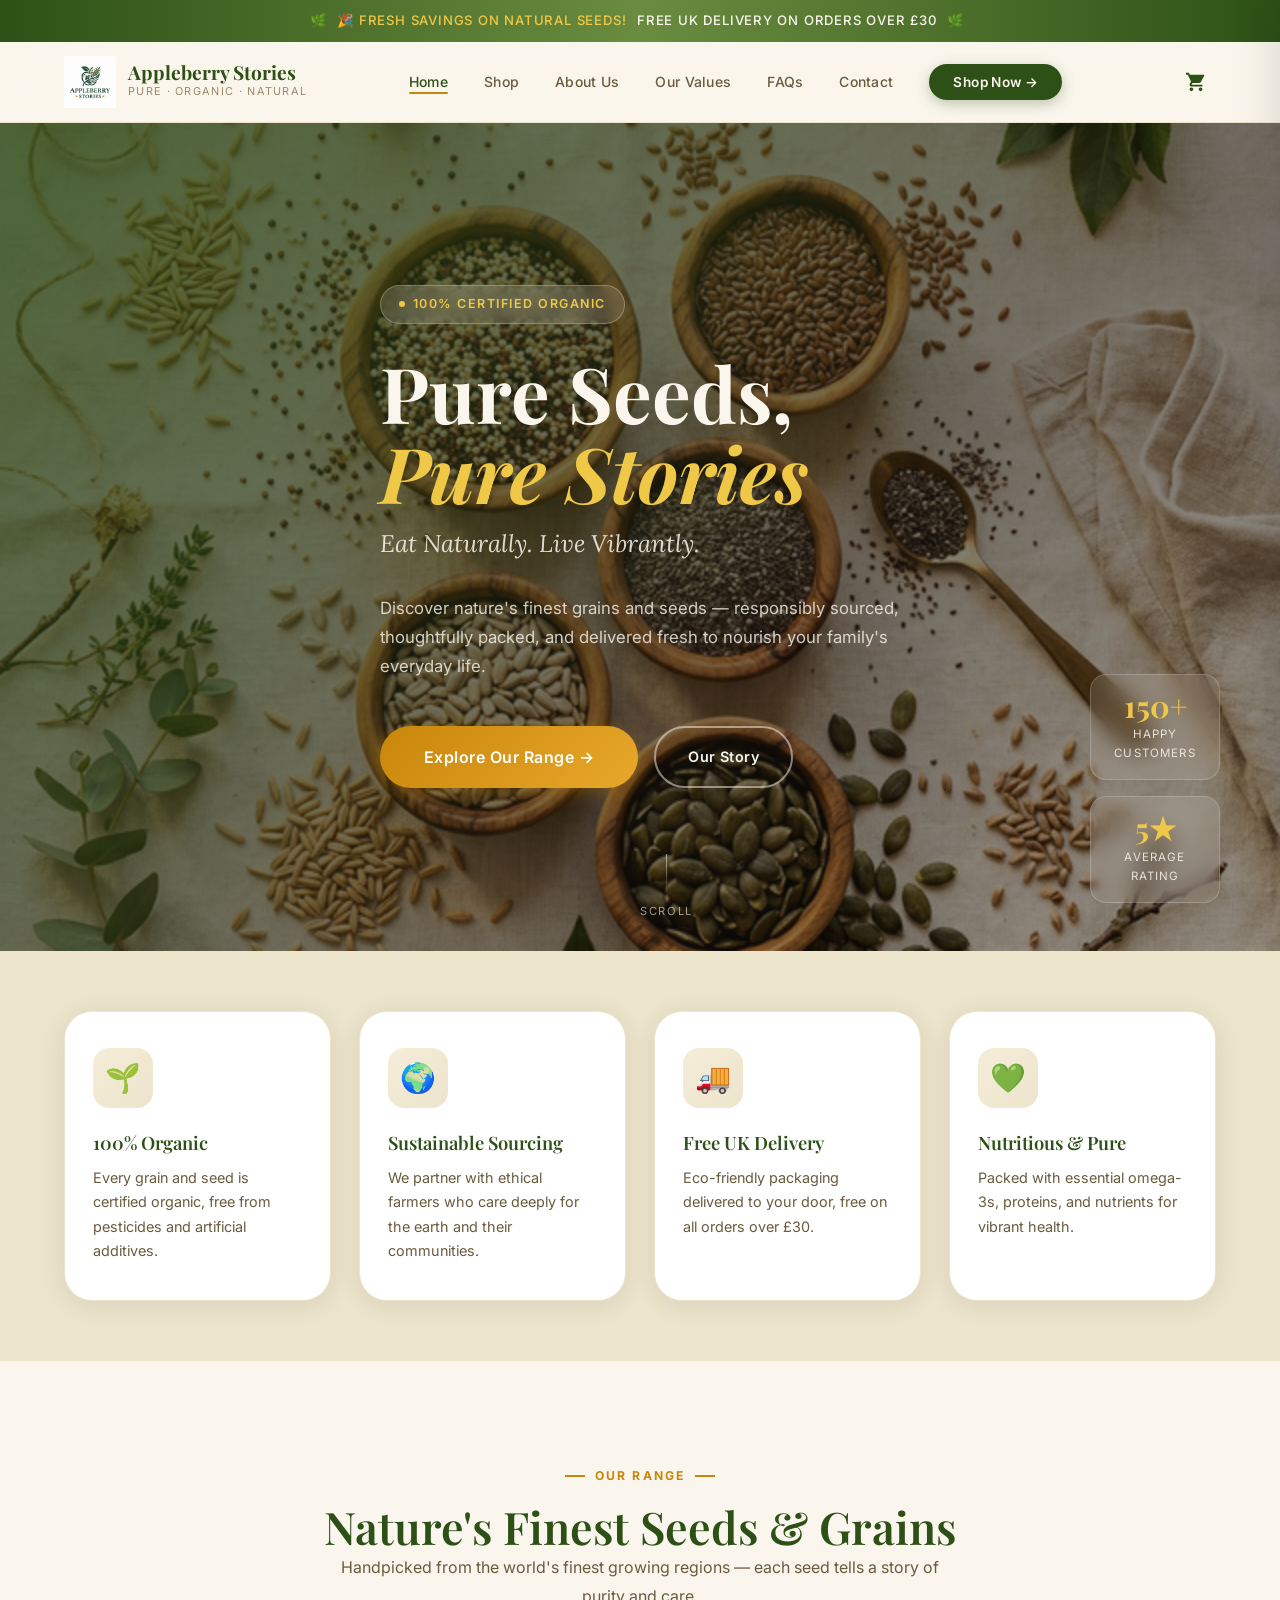
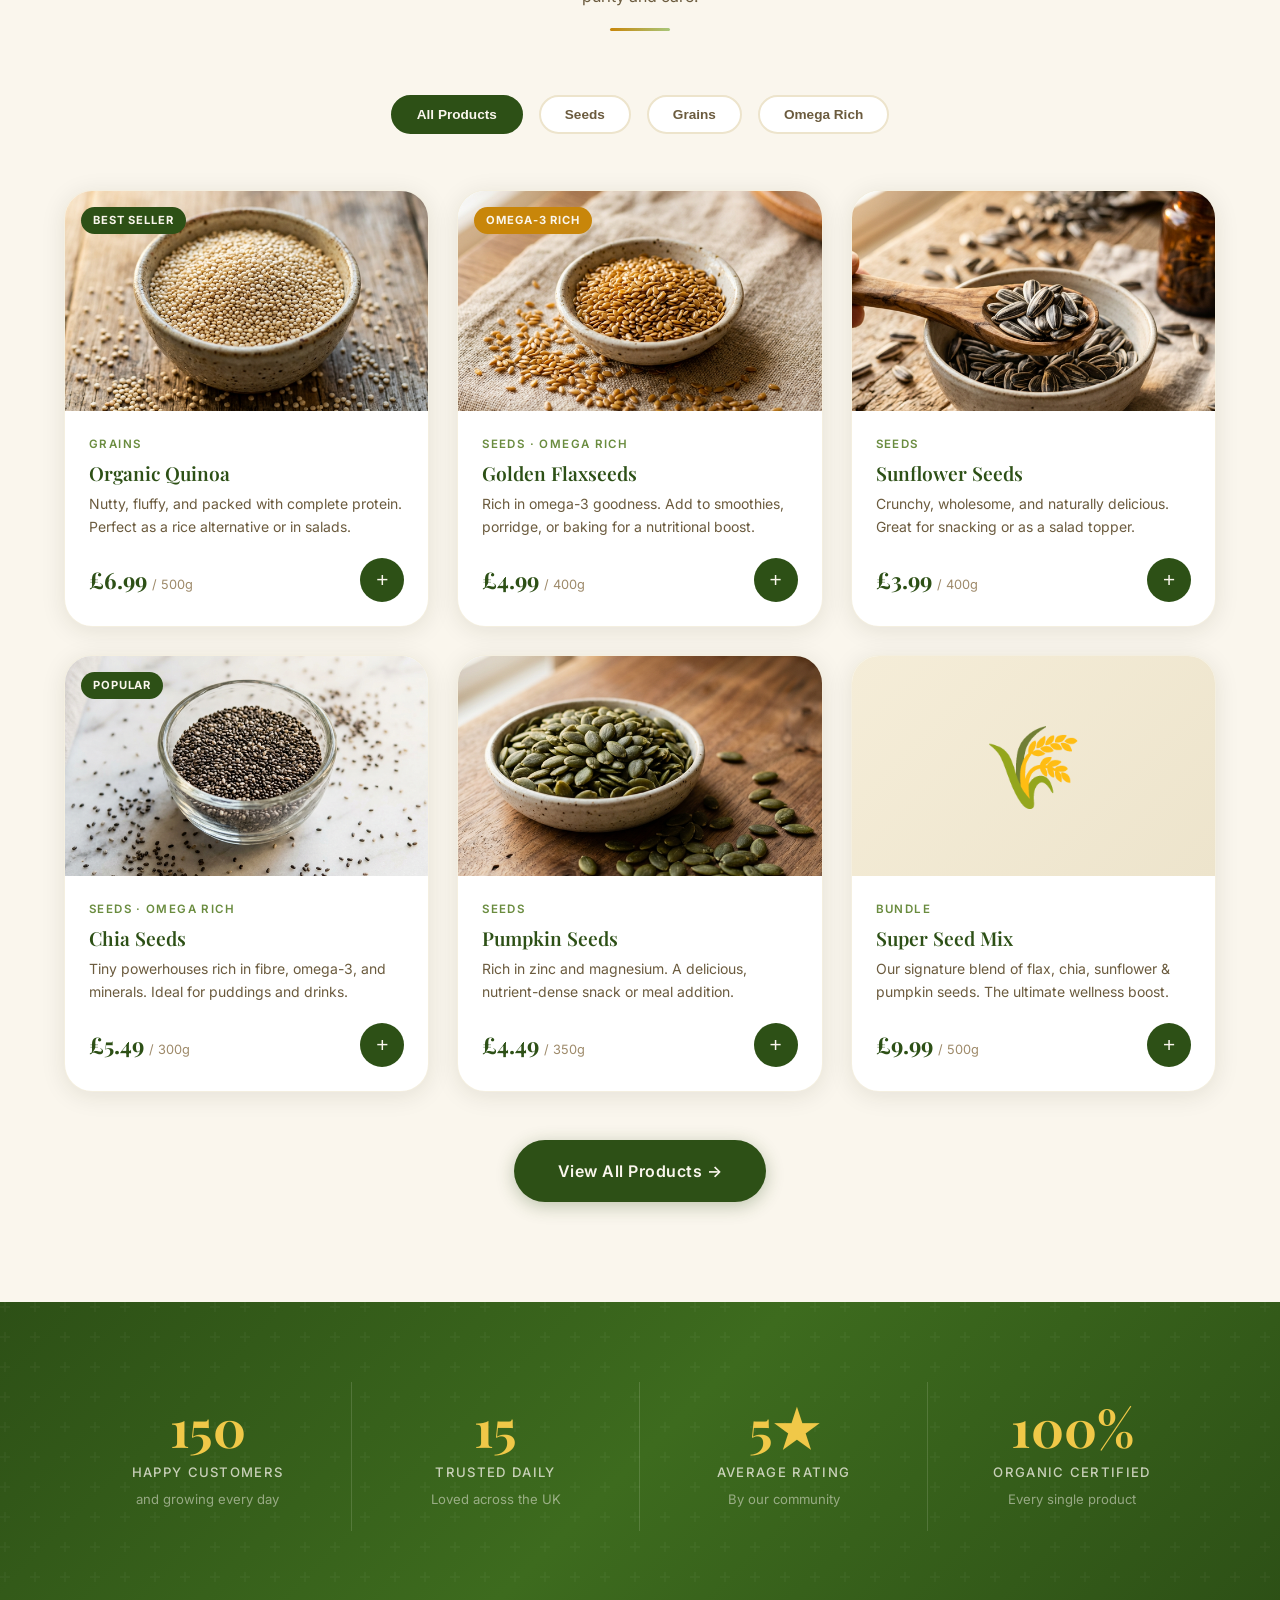
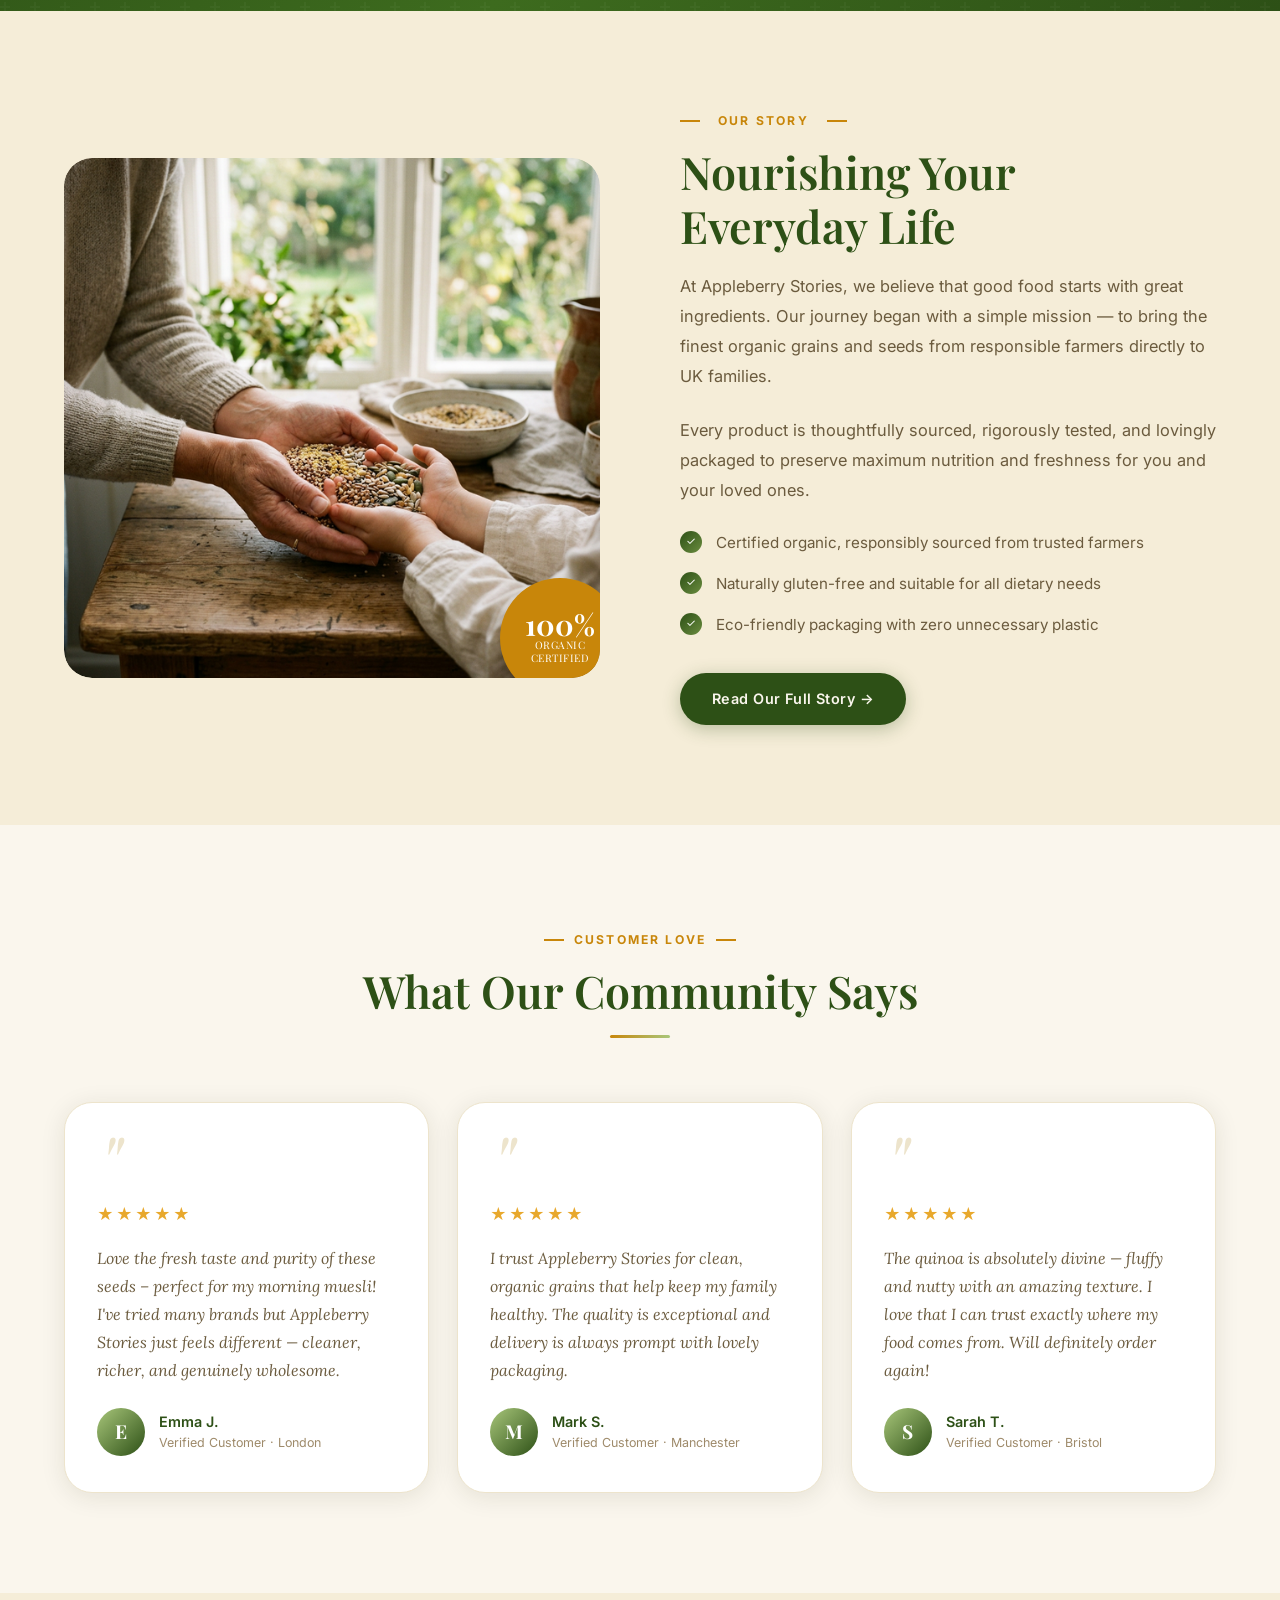
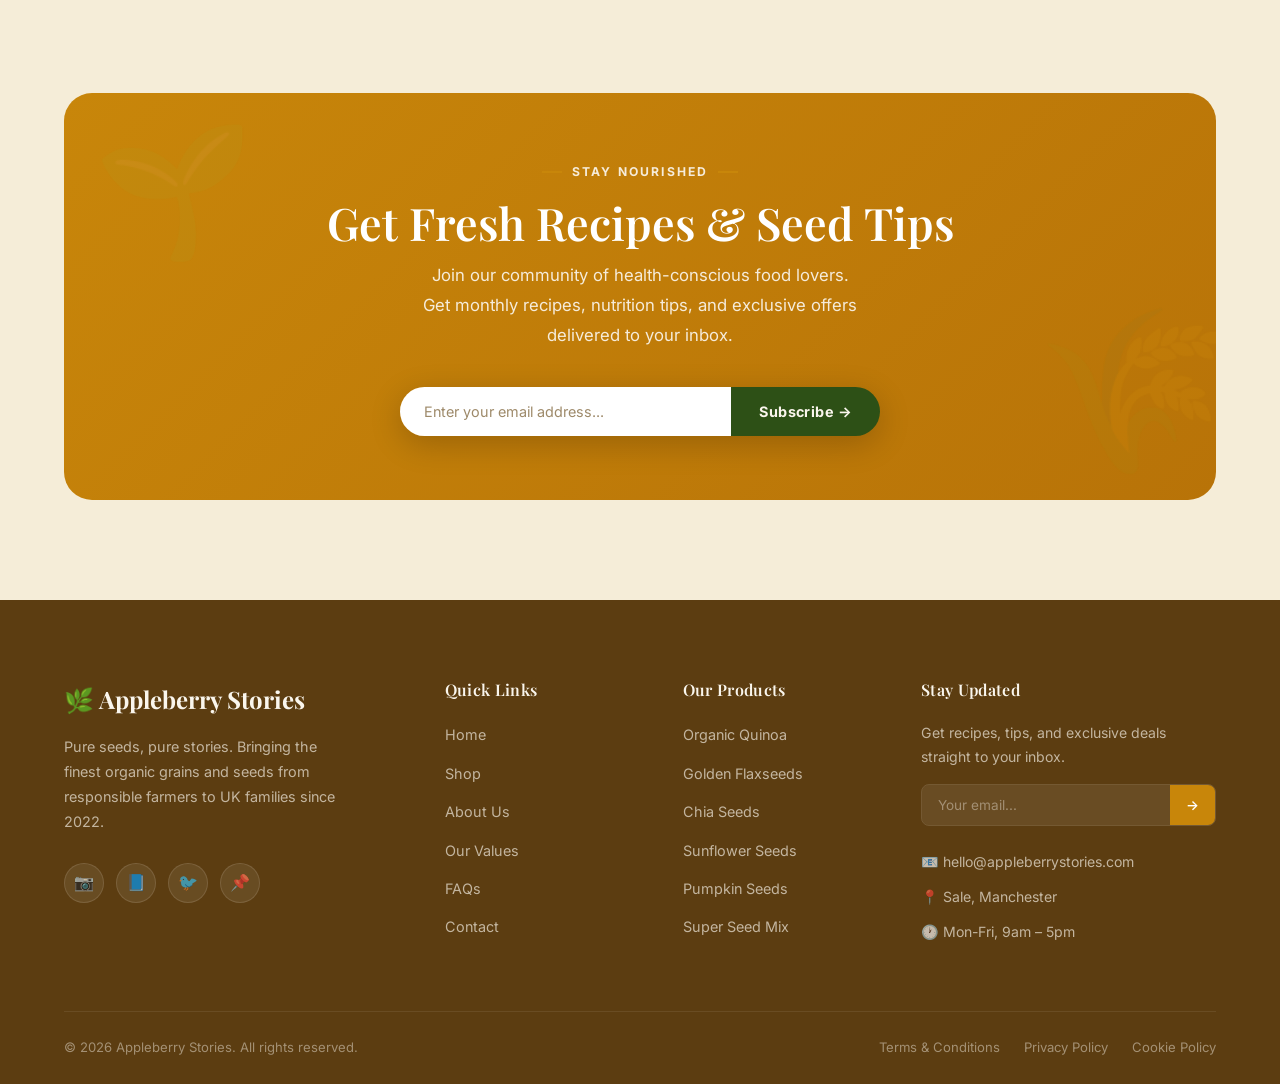
==== commit d5158d7a: "Updated page names to remove HTML from the address" ====
--- a/index.html
+++ b/index.html
@@ -8,6 +8,7 @@
   <meta name="description"
     content="Shop premium organic quinoa, flax, chia, sunflower, and pumpkin seeds sourced responsibly for your healthy lifestyle." />
   <link rel="stylesheet" href="assets/styles.css" />
+  <link rel="icon" type="image/png" href="assets/images/logo.png">
 </head>
 
 <body>
@@ -39,7 +40,7 @@
   <!-- Navigation -->
   <nav class="nav" id="mainNav">
     <div class="nav__inner">
-      <a href="index.html" class="nav__logo">
+      <a href="/" class="nav__logo">
         <img src="assets/images/logo.png" alt="Appleberry Stories" class="nav__logo-img" />
         <div class="nav__logo-text">
           <span class="brand-name">Appleberry Stories</span>
@@ -47,7 +48,7 @@
         </div>
       </a>
       <ul class="nav__links">
-        <li><a href="index.html" class="nav__link active">Home</a></li>
+        <li><a href="/" class="nav__link active">Home</a></li>
         <li><a href="shop.html#shop-grid" class="nav__link">Shop</a></li>
         <li><a href="about.html" class="nav__link">About Us</a></li>
         <li><a href="values.html" class="nav__link">Our Values</a></li>
@@ -67,7 +68,7 @@
       </button>
     </div>
     <ul class="nav__mobile" id="mobileMenu">
-      <li><a href="index.html" class="nav__link">Home</a></li>
+      <li><a href="/" class="nav__link">Home</a></li>
       <li><a href="shop.html#shop-grid" class="nav__link">Shop</a></li>
       <li><a href="about.html" class="nav__link">About Us</a></li>
       <li><a href="values.html" class="nav__link">Our Values</a></li>
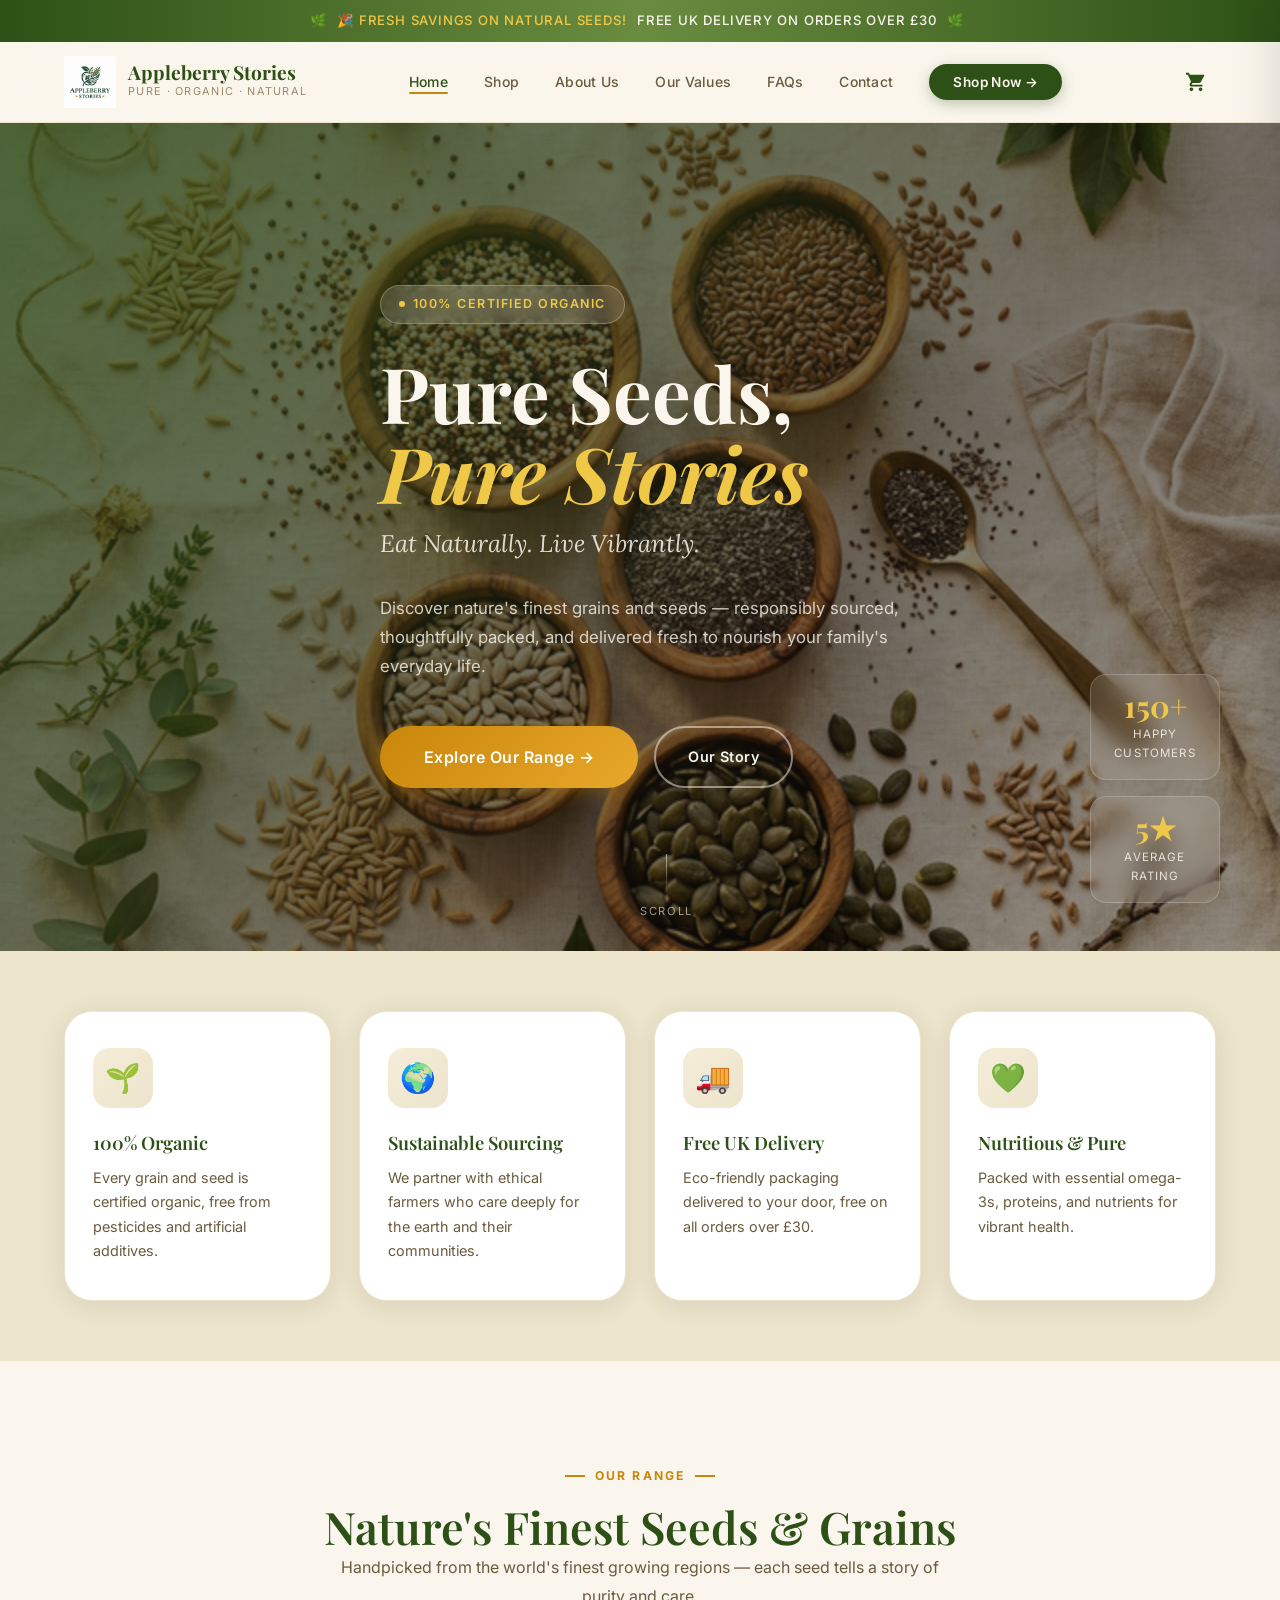
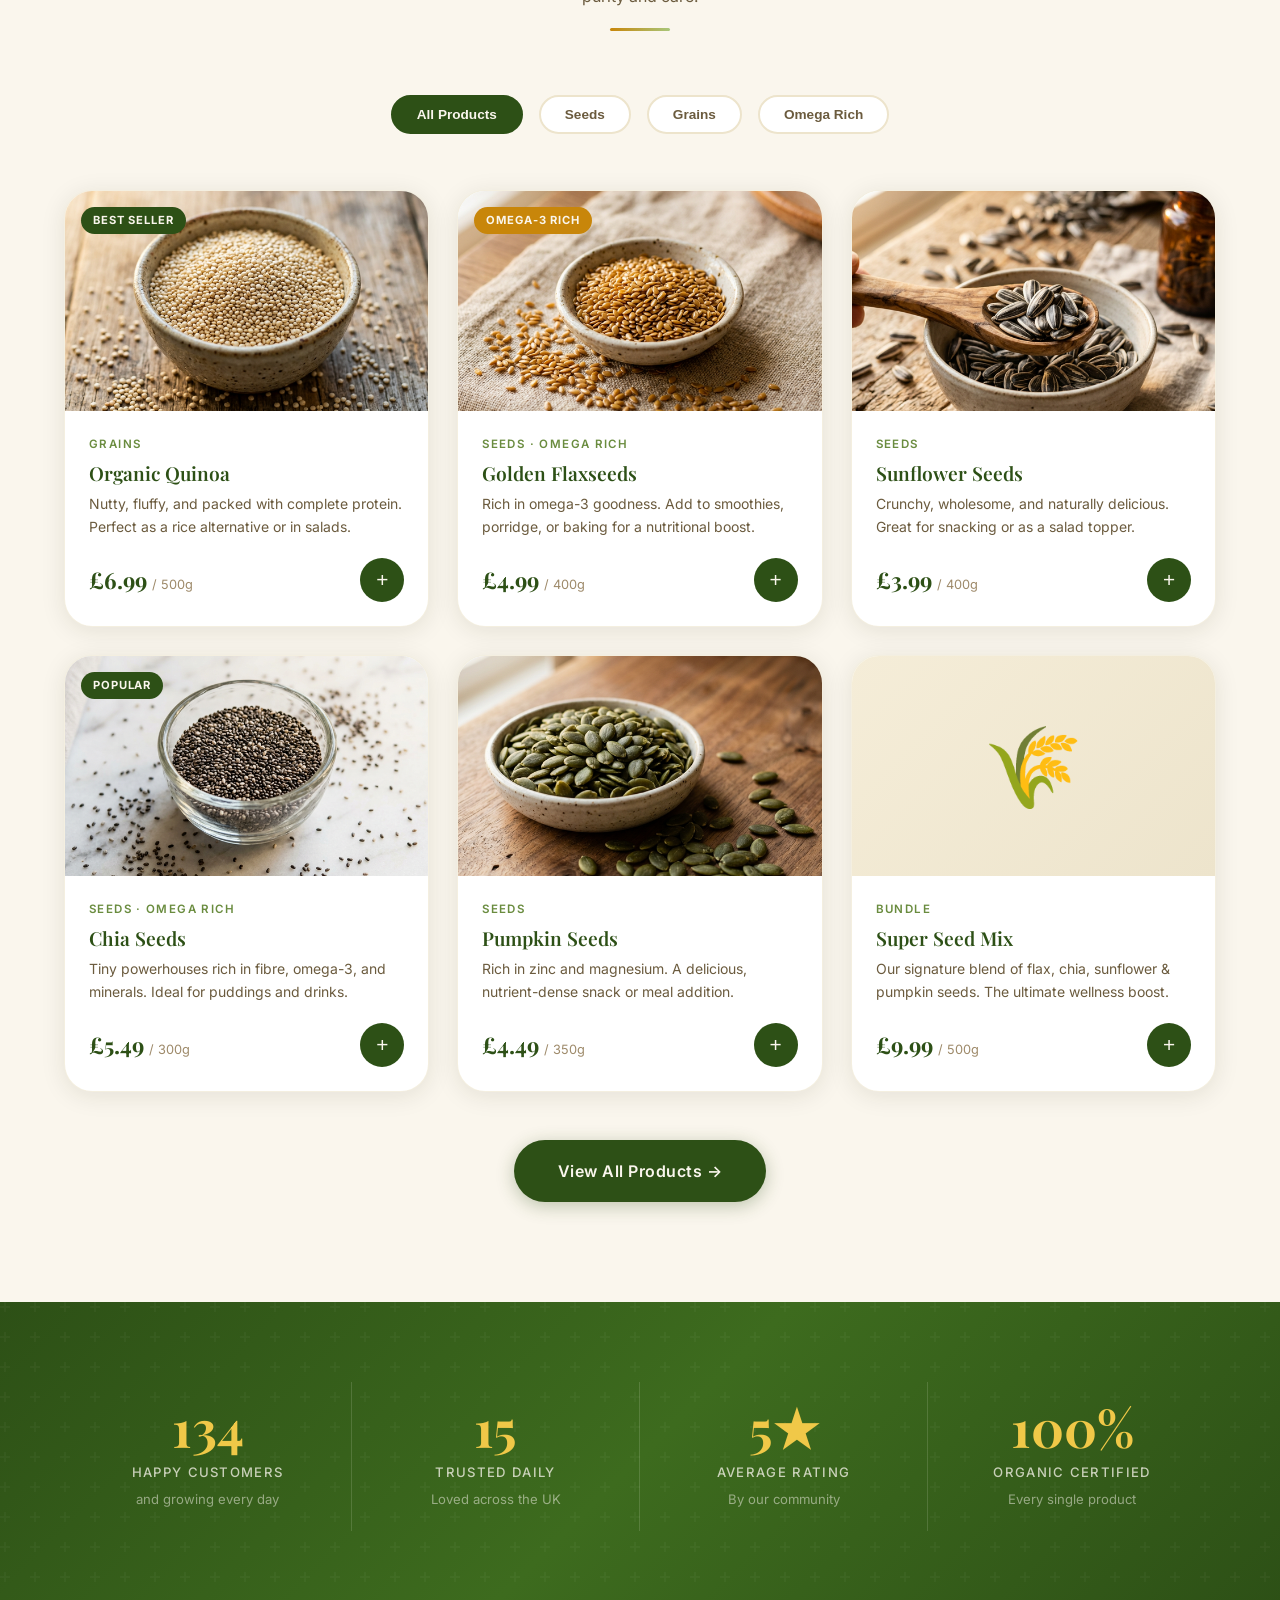
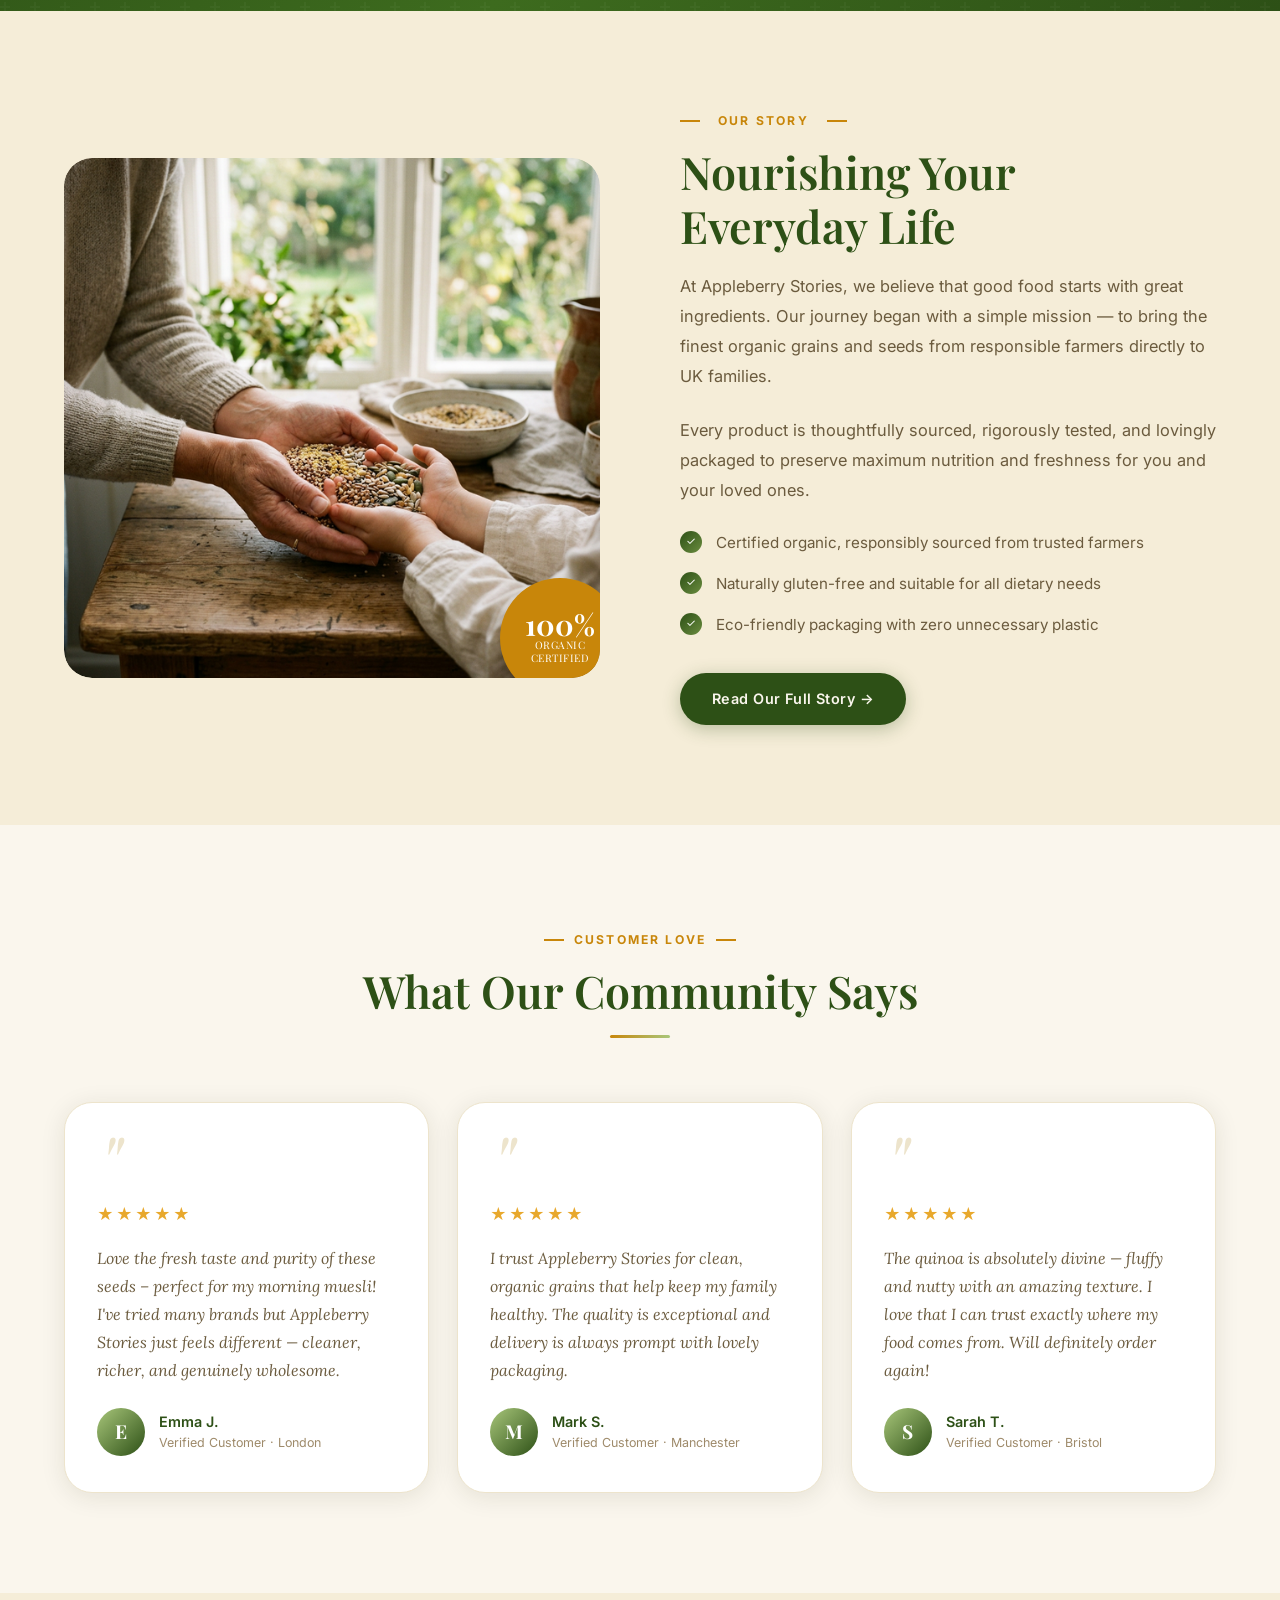
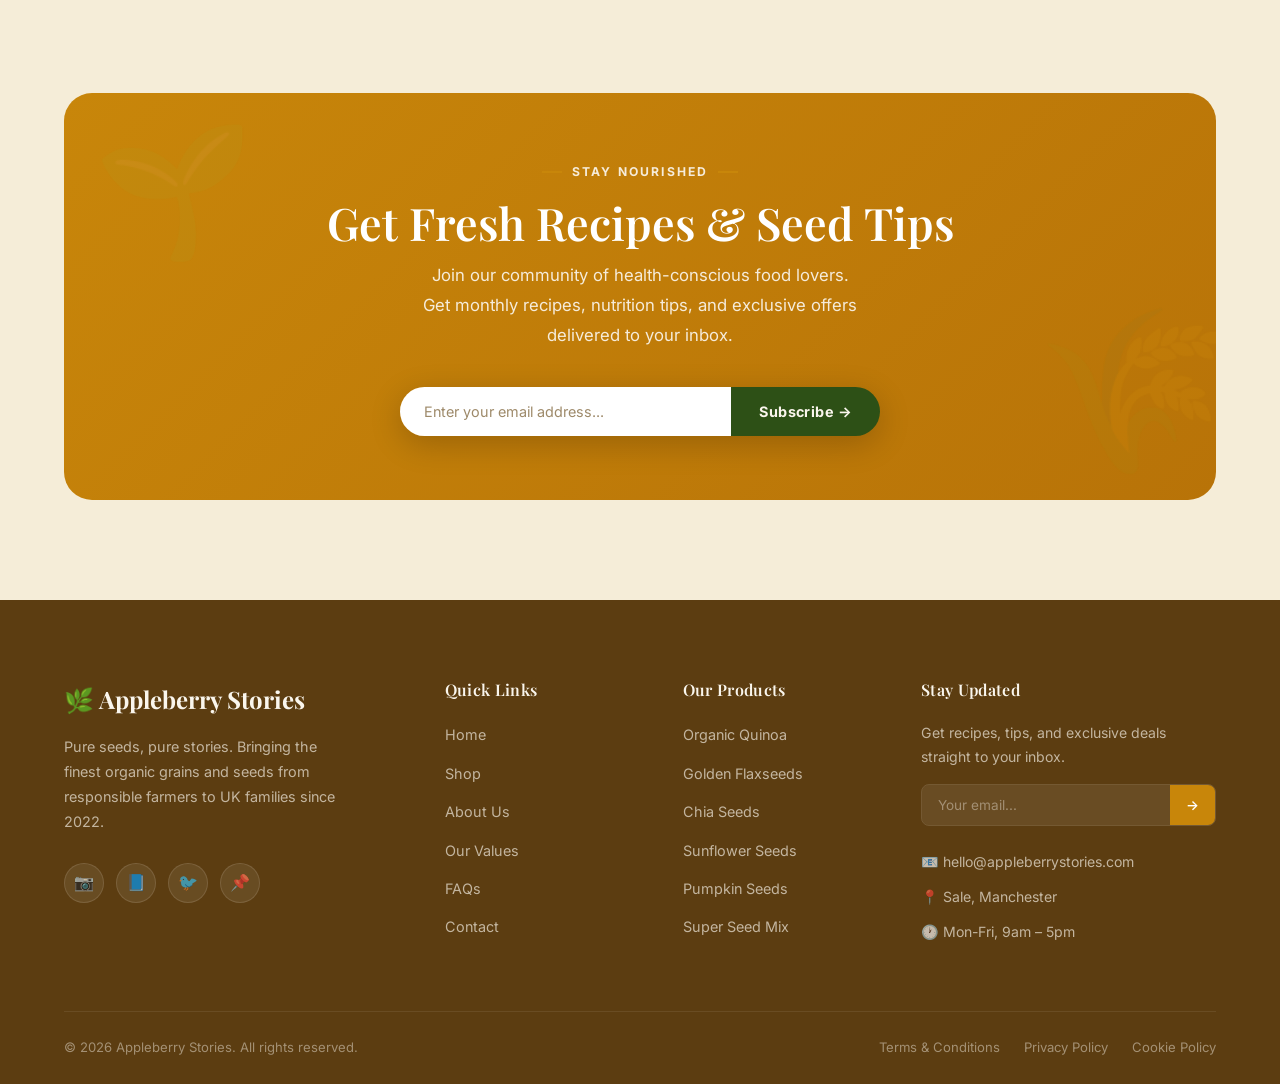
==== commit 4b6d9201: "minor modifications" ====
--- a/index.html
+++ b/index.html
@@ -49,12 +49,12 @@
       </a>
       <ul class="nav__links">
         <li><a href="/" class="nav__link active">Home</a></li>
-        <li><a href="shop.html#shop-grid" class="nav__link">Shop</a></li>
-        <li><a href="about.html" class="nav__link">About Us</a></li>
-        <li><a href="values.html" class="nav__link">Our Values</a></li>
-        <li><a href="faqs.html" class="nav__link">FAQs</a></li>
-        <li><a href="contact.html" class="nav__link">Contact</a></li>
-        <li><a href="shop.html#shop-grid" class="nav__link nav__cta">Shop Now →</a></li>
+        <li><a href="shop#shop-grid" class="nav__link">Shop</a></li>
+        <li><a href="about" class="nav__link">About Us</a></li>
+        <li><a href="values" class="nav__link">Our Values</a></li>
+        <li><a href="faqs" class="nav__link">FAQs</a></li>
+        <li><a href="contact" class="nav__link">Contact</a></li>
+        <li><a href="shop#shop-grid" class="nav__link nav__cta">Shop Now →</a></li>
       </ul>
       <button class="nav__cart-btn" onclick="openCartDrawer()" aria-label="Open Cart">
         <svg viewBox="0 0 24 24">
@@ -69,11 +69,11 @@
     </div>
     <ul class="nav__mobile" id="mobileMenu">
       <li><a href="/" class="nav__link">Home</a></li>
-      <li><a href="shop.html#shop-grid" class="nav__link">Shop</a></li>
-      <li><a href="about.html" class="nav__link">About Us</a></li>
-      <li><a href="values.html" class="nav__link">Our Values</a></li>
-      <li><a href="faqs.html" class="nav__link">FAQs</a></li>
-      <li><a href="contact.html" class="nav__link">Contact</a></li>
+      <li><a href="shop#shop-grid" class="nav__link">Shop</a></li>
+      <li><a href="about" class="nav__link">About Us</a></li>
+      <li><a href="values" class="nav__link">Our Values</a></li>
+      <li><a href="faqs" class="nav__link">FAQs</a></li>
+      <li><a href="contact" class="nav__link">Contact</a></li>
     </ul>
   </nav>
 
@@ -93,8 +93,8 @@
         thoughtfully packed, and delivered fresh to nourish your family's everyday life.
       </p>
       <div class="hero__actions">
-        <a href="shop.html#shop-grid" class="btn btn--amber btn--lg">Explore Our Range →</a>
-        <a href="about.html" class="btn btn--secondary"
+        <a href="shop#shop-grid" class="btn btn--amber btn--lg">Explore Our Range →</a>
+        <a href="about" class="btn btn--secondary"
           style="color:var(--color-cream);border-color:rgba(250,246,237,0.5)">Our Story</a>
       </div>
     </div>
@@ -282,7 +282,7 @@
       </div>
 
       <div class="text-center" style="margin-top: 48px;">
-        <a href="shop.html#shop-grid" class="btn btn--primary btn--lg">View All Products →</a>
+        <a href="shop#shop-grid" class="btn btn--primary btn--lg">View All Products →</a>
       </div>
     </div>
   </section>
@@ -354,7 +354,7 @@
               Eco-friendly packaging with zero unnecessary plastic
             </li>
           </ul>
-          <a href="about.html" class="btn btn--primary">Read Our Full Story →</a>
+          <a href="about" class="btn btn--primary">Read Our Full Story →</a>
         </div>
       </div>
     </div>
@@ -449,24 +449,24 @@
         <div>
           <h4 class="footer__col-title">Quick Links</h4>
           <ul class="footer__links">
-            <li><a href="index.html">Home</a></li>
-            <li><a href="shop.html#shop-grid">Shop</a></li>
-            <li><a href="about.html">About Us</a></li>
-            <li><a href="values.html">Our Values</a></li>
-            <li><a href="faqs.html">FAQs</a></li>
-            <li><a href="contact.html">Contact</a></li>
+            <li><a href="/">Home</a></li>
+            <li><a href="shop#shop-grid">Shop</a></li>
+            <li><a href="about">About Us</a></li>
+            <li><a href="values">Our Values</a></li>
+            <li><a href="faqs">FAQs</a></li>
+            <li><a href="contact">Contact</a></li>
           </ul>
         </div>
         <!-- Products -->
         <div>
           <h4 class="footer__col-title">Our Products</h4>
           <ul class="footer__links">
-            <li><a href="shop.html#shop-grid">Organic Quinoa</a></li>
-            <li><a href="shop.html#shop-grid">Golden Flaxseeds</a></li>
-            <li><a href="shop.html#shop-grid">Chia Seeds</a></li>
-            <li><a href="shop.html#shop-grid">Sunflower Seeds</a></li>
-            <li><a href="shop.html#shop-grid">Pumpkin Seeds</a></li>
-            <li><a href="shop.html#shop-grid">Super Seed Mix</a></li>
+            <li><a href="shop#shop-grid">Organic Quinoa</a></li>
+            <li><a href="shop#shop-grid">Golden Flaxseeds</a></li>
+            <li><a href="shop#shop-grid">Chia Seeds</a></li>
+            <li><a href="shop#shop-grid">Sunflower Seeds</a></li>
+            <li><a href="shop#shop-grid">Pumpkin Seeds</a></li>
+            <li><a href="shop#shop-grid">Super Seed Mix</a></li>
           </ul>
         </div>
         <!-- Newsletter -->
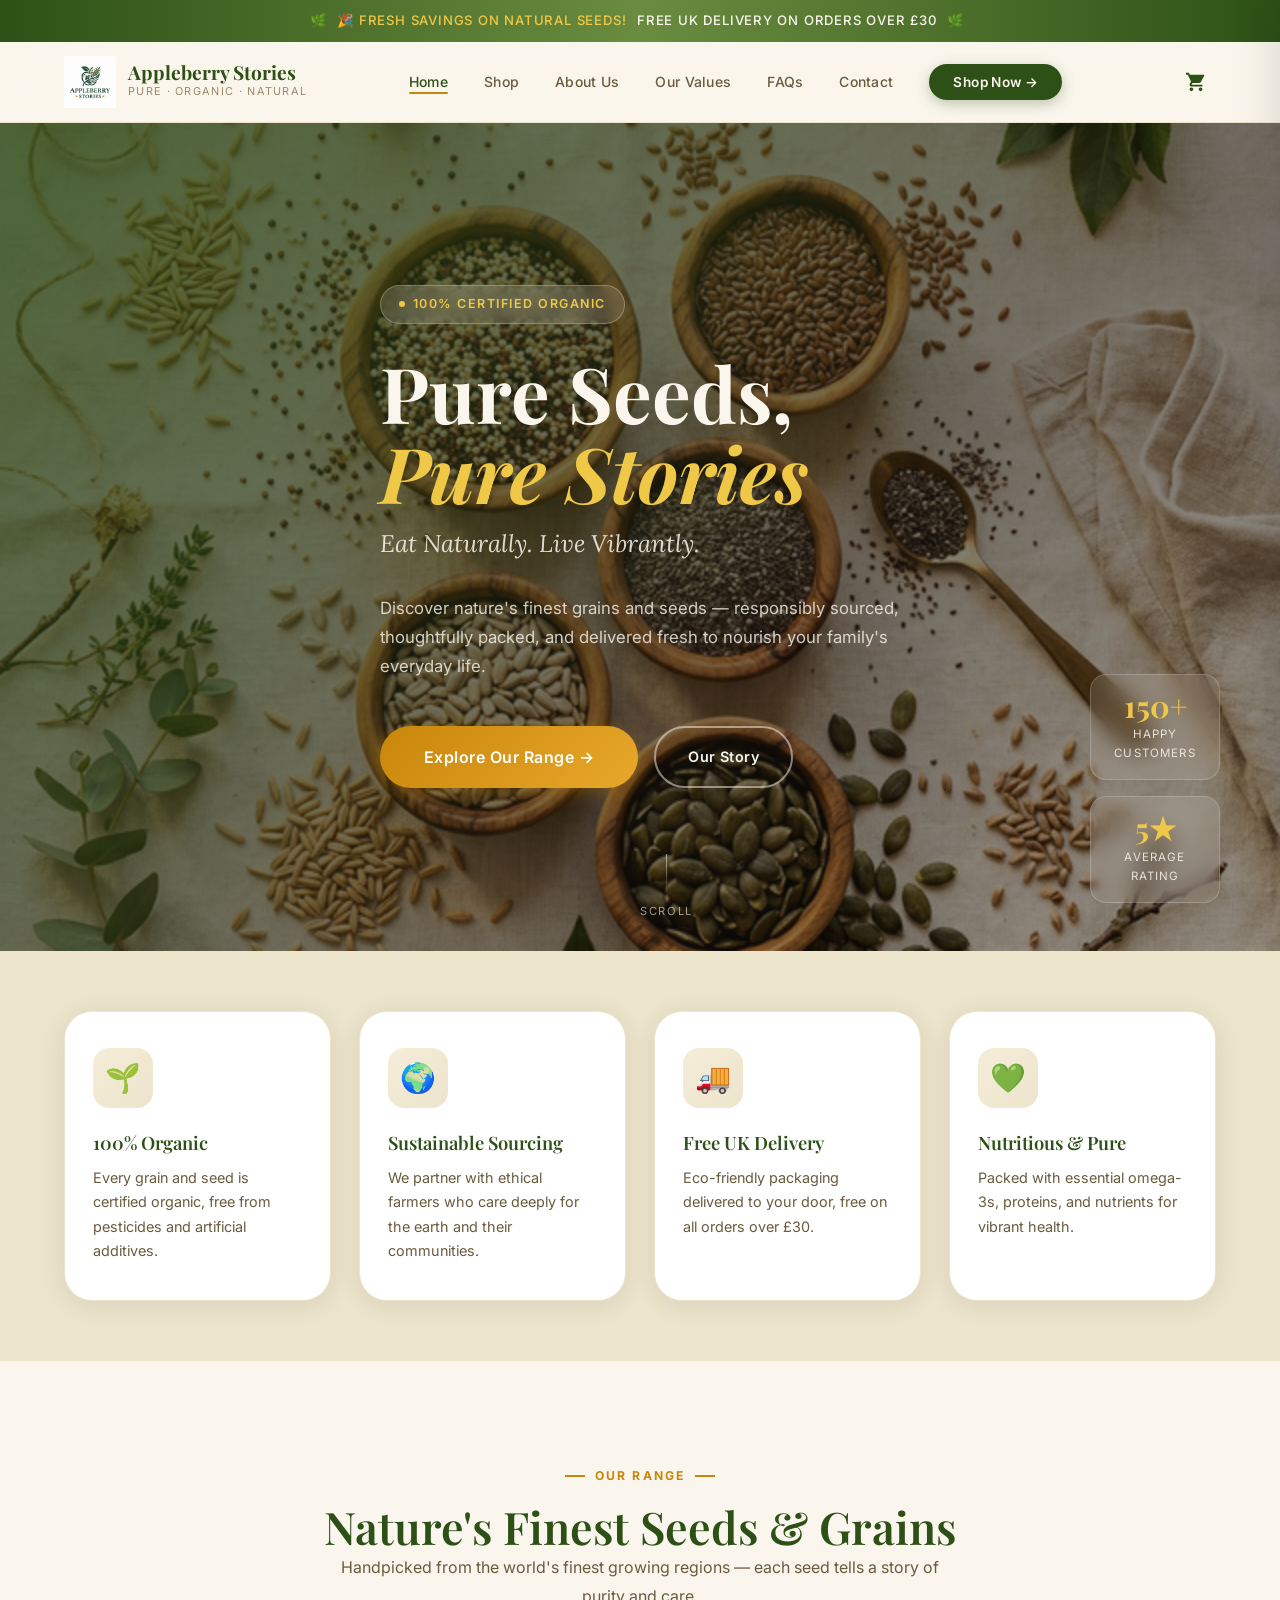
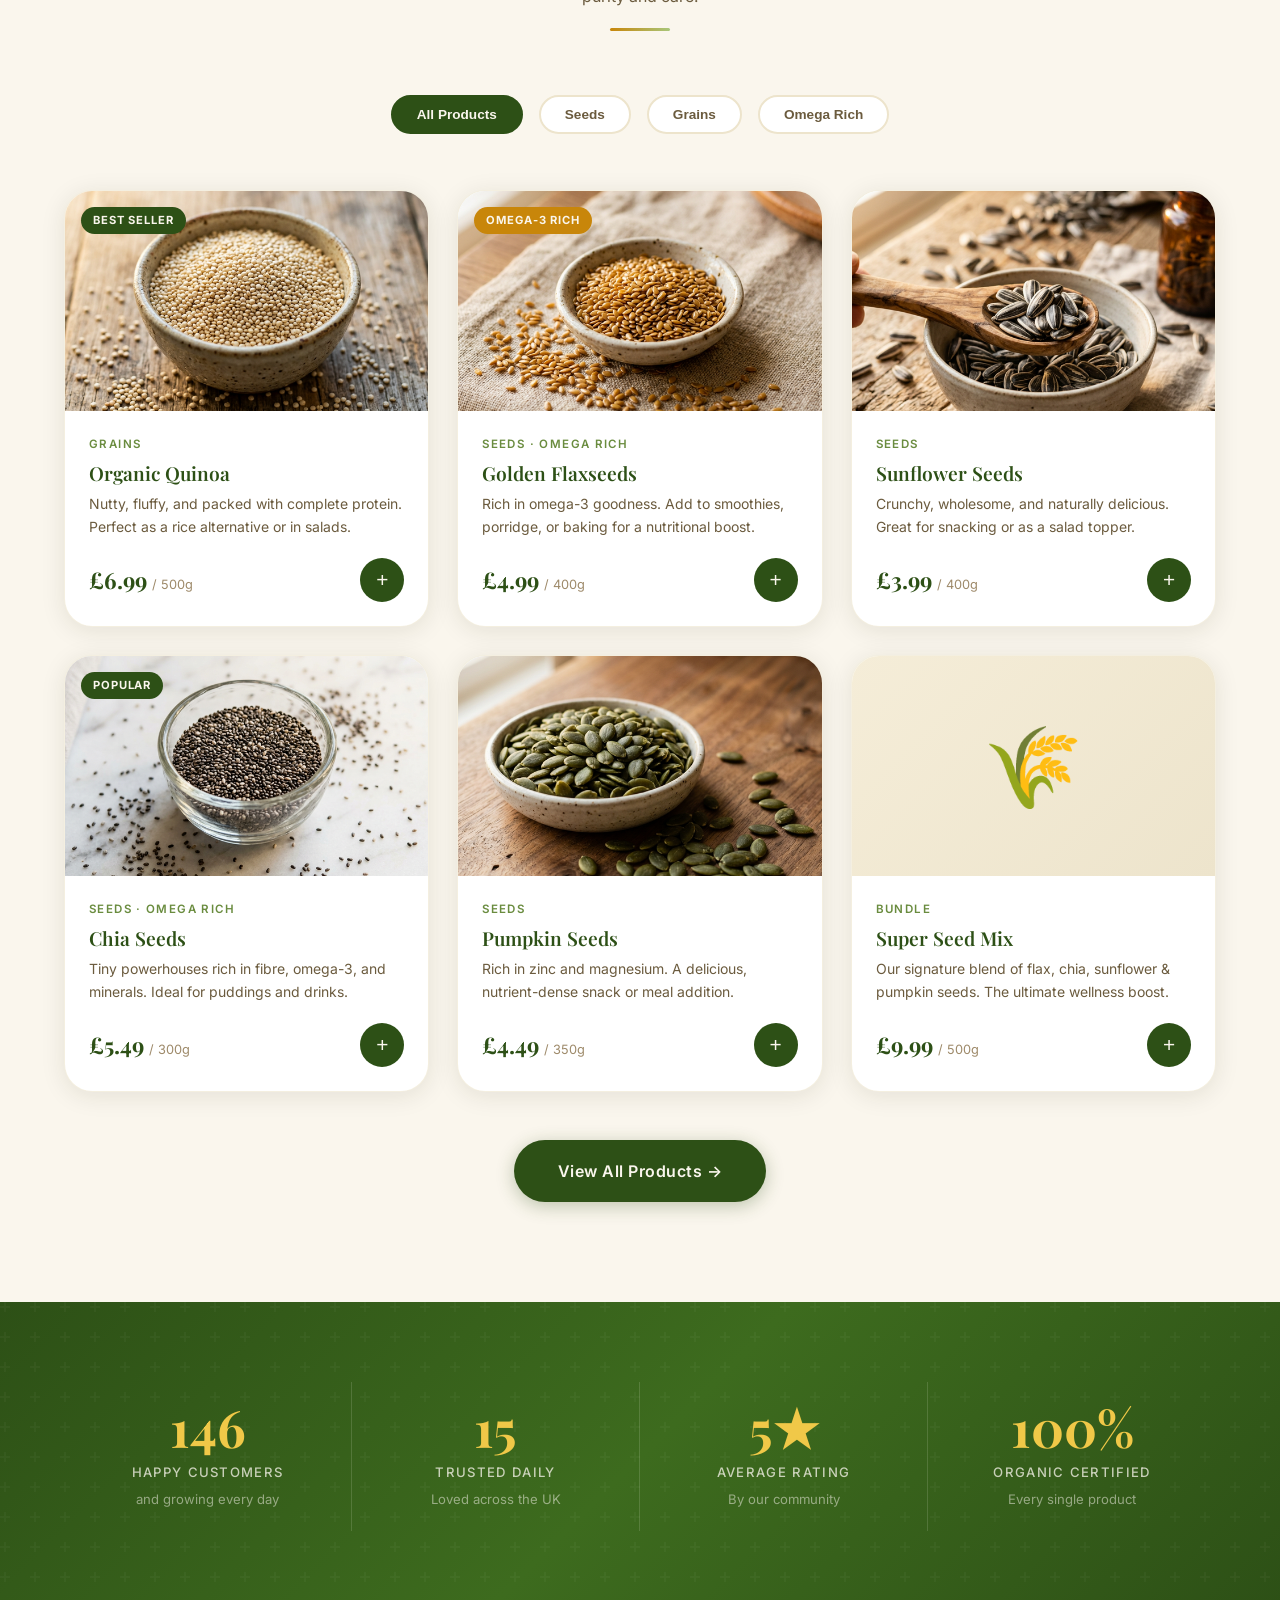
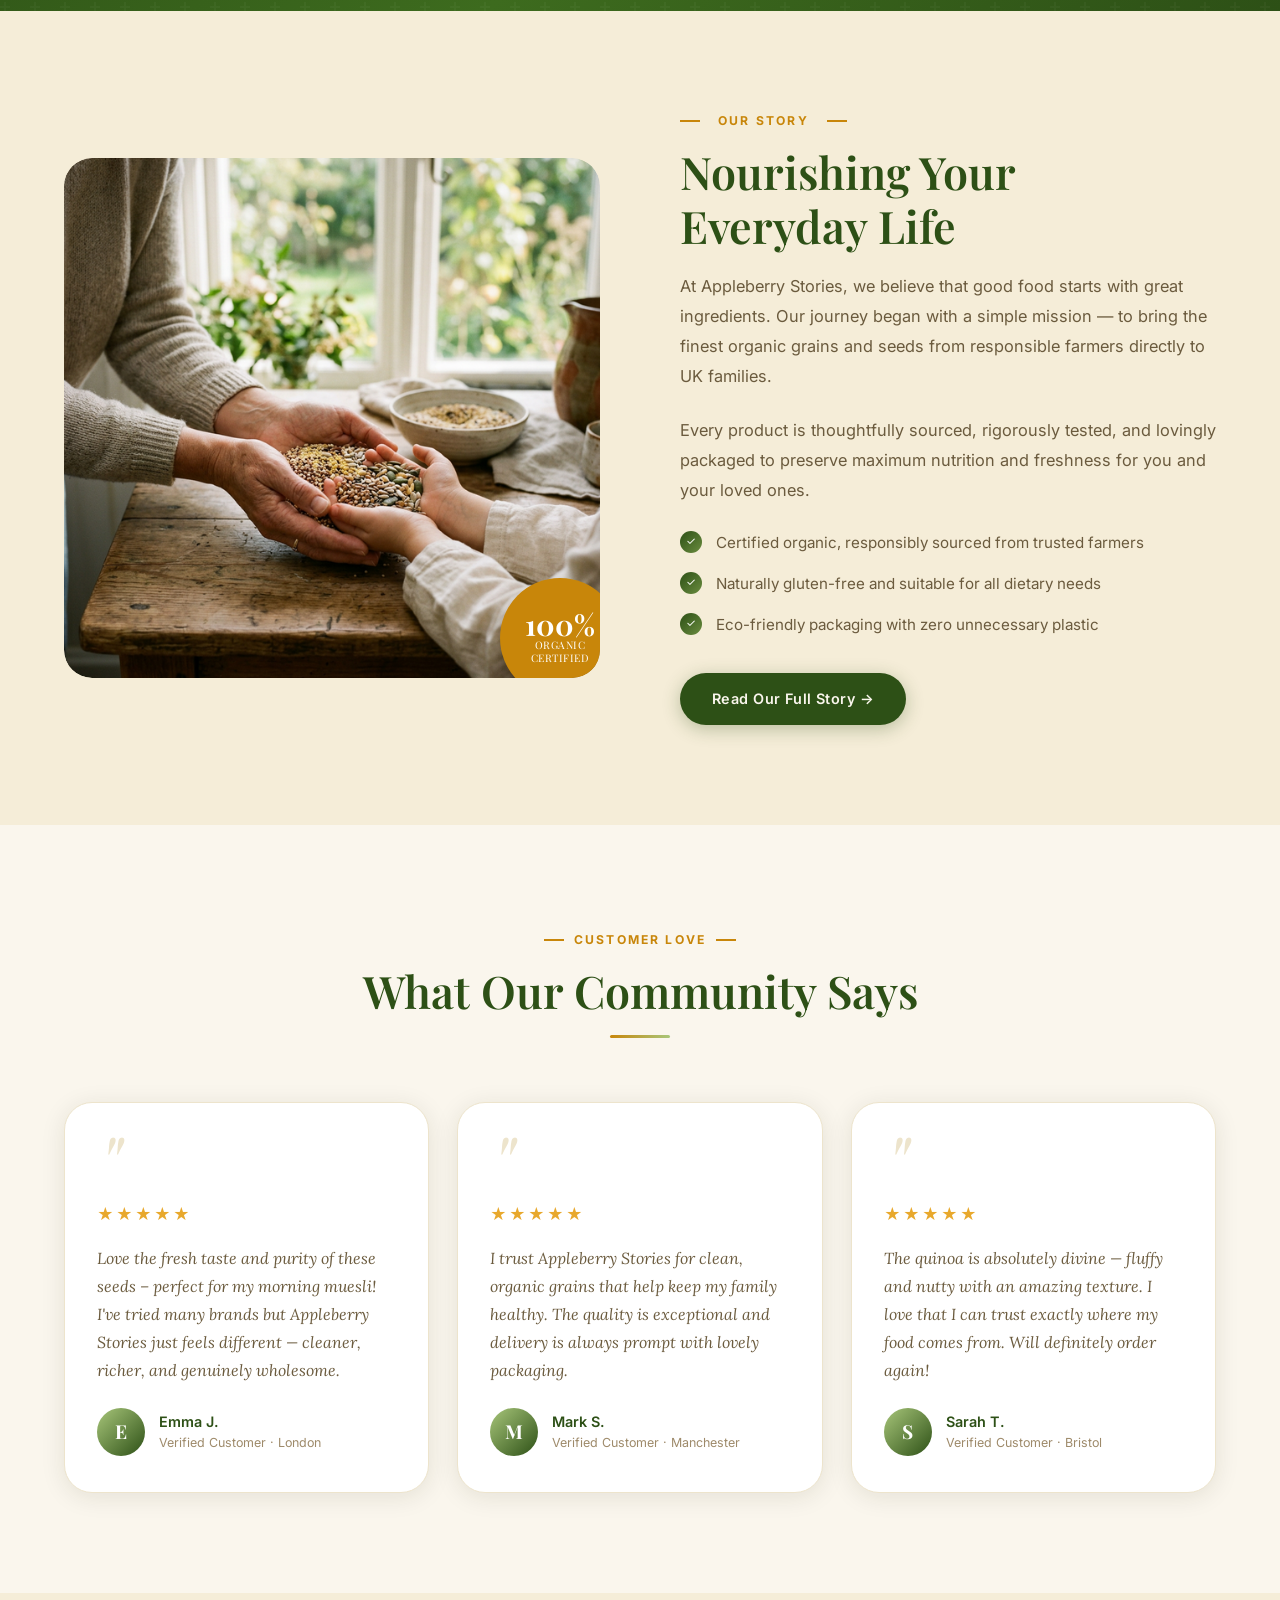
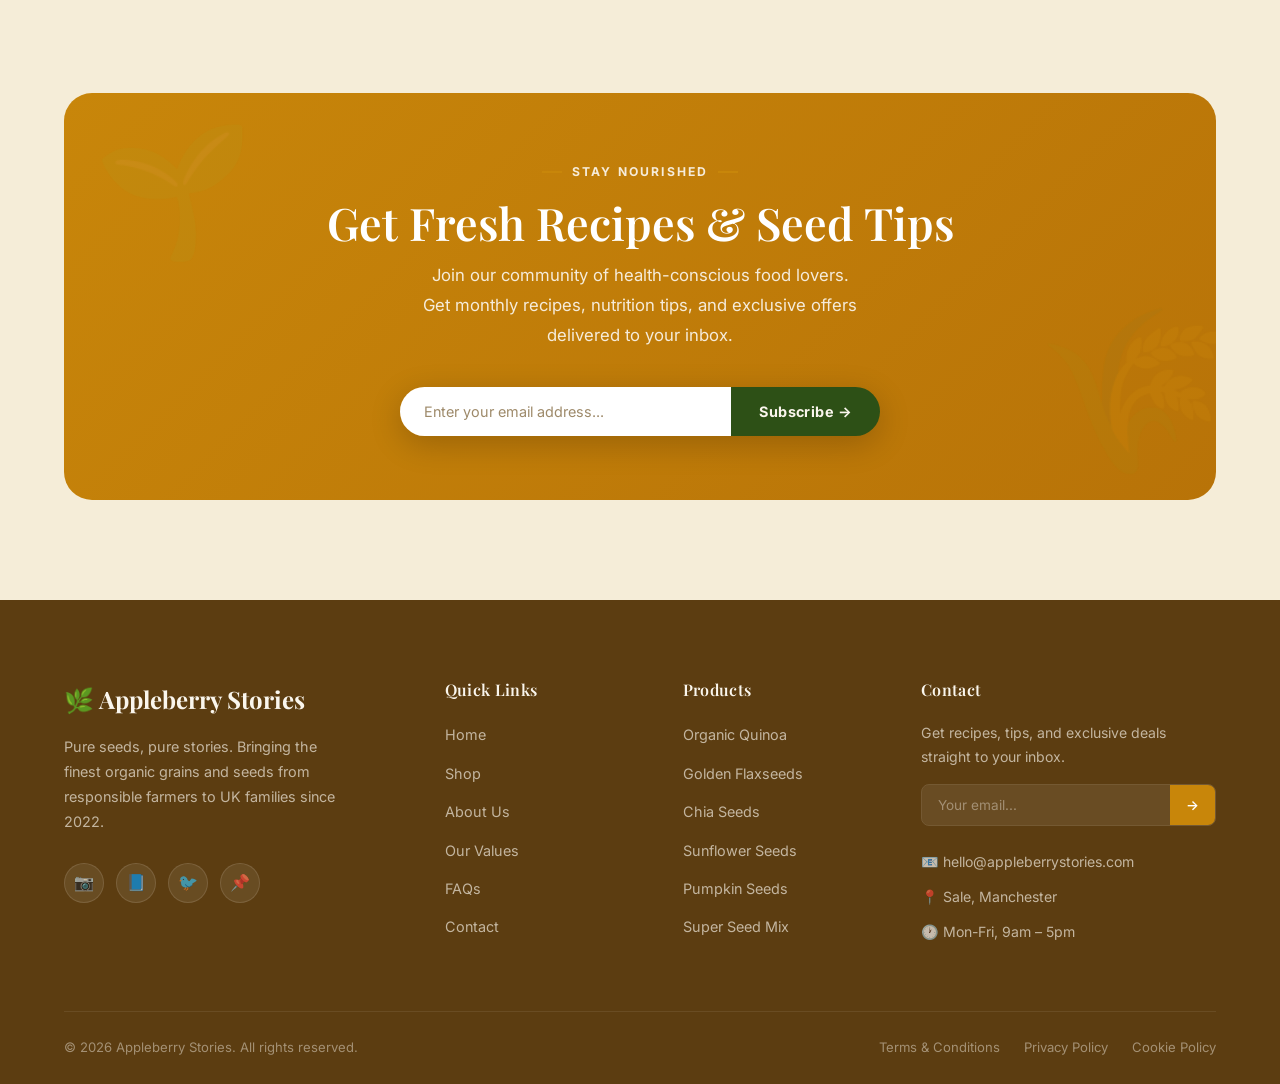
==== commit 4537d377: "updated structure to eleminate duplication for nav" ====
--- a/index.html
+++ b/index.html
@@ -9,73 +9,18 @@
     content="Shop premium organic quinoa, flax, chia, sunflower, and pumpkin seeds sourced responsibly for your healthy lifestyle." />
   <link rel="stylesheet" href="assets/styles.css" />
   <link rel="icon" type="image/png" href="assets/images/logo.png">
+  <script src="assets/components.js"></script>
 </head>
 
 <body>
 
-  <!-- Cart Overlay & Drawer -->
-  <div class="cart-overlay" id="cartOverlay" onclick="closeCartDrawer()"></div>
-  <div class="cart-drawer" id="cartDrawer">
-    <div class="cart-header">
-      <h2>Your Cart</h2>
-      <button class="cart-close" onclick="closeCartDrawer()" aria-label="Close cart">&times;</button>
-    </div>
-    <div class="cart-items" id="cartItems">
-      <!-- Cart Items Injected Here -->
-    </div>
-    <div class="cart-footer">
-      <div class="cart-summary-line">
-        <span>Total</span>
-        <span id="cartTotal">£0.00</span>
-      </div>
-      <button class="cart-checkout-btn">Proceed to Checkout</button>
-    </div>
-  </div>
+  
 
   <!-- Announcement Bar -->
-  <div class="announcement-bar">
-    🌿 <span>🎉 Fresh savings on natural seeds!</span> Free UK delivery on orders over £30 <span>🌿</span>
-  </div>
+  
 
   <!-- Navigation -->
-  <nav class="nav" id="mainNav">
-    <div class="nav__inner">
-      <a href="/" class="nav__logo">
-        <img src="assets/images/logo.png" alt="Appleberry Stories" class="nav__logo-img" />
-        <div class="nav__logo-text">
-          <span class="brand-name">Appleberry Stories</span>
-          <span class="brand-tagline">Pure · Organic · Natural</span>
-        </div>
-      </a>
-      <ul class="nav__links">
-        <li><a href="/" class="nav__link active">Home</a></li>
-        <li><a href="shop#shop-grid" class="nav__link">Shop</a></li>
-        <li><a href="about" class="nav__link">About Us</a></li>
-        <li><a href="values" class="nav__link">Our Values</a></li>
-        <li><a href="faqs" class="nav__link">FAQs</a></li>
-        <li><a href="contact" class="nav__link">Contact</a></li>
-        <li><a href="shop#shop-grid" class="nav__link nav__cta">Shop Now →</a></li>
-      </ul>
-      <button class="nav__cart-btn" onclick="openCartDrawer()" aria-label="Open Cart">
-        <svg viewBox="0 0 24 24">
-          <path
-            d="M7 18c-1.1 0-1.99.9-1.99 2S5.9 22 7 22s2-.9 2-2-.9-2-2-2zM1 2v2h2l3.6 7.59-1.35 2.45c-.16.28-.25.61-.25.96 0 1.1.9 2 2 2h12v-2H7.42c-.14 0-.25-.11-.25-.25l.03-.12.9-1.63h7.45c.75 0 1.41-.41 1.75-1.03l3.58-6.49c.08-.14.12-.31.12-.48 0-.55-.45-1-1-1H5.21l-.94-2H1zm16 16c-1.1 0-1.99.9-1.99 2s.89 2 1.99 2 2-.9 2-2-.9-2-2-2z" />
-        </svg>
-        <span class="cart-badge" id="cartBadge" style="display:none;">0</span>
-      </button>
-      <button class="nav__hamburger" id="hamburger" aria-label="Menu">
-        <span></span><span></span><span></span>
-      </button>
-    </div>
-    <ul class="nav__mobile" id="mobileMenu">
-      <li><a href="/" class="nav__link">Home</a></li>
-      <li><a href="shop#shop-grid" class="nav__link">Shop</a></li>
-      <li><a href="about" class="nav__link">About Us</a></li>
-      <li><a href="values" class="nav__link">Our Values</a></li>
-      <li><a href="faqs" class="nav__link">FAQs</a></li>
-      <li><a href="contact" class="nav__link">Contact</a></li>
-    </ul>
-  </nav>
+  <app-header></app-header>
 
   <!-- HERO -->
   <section class="hero" id="hero">
@@ -430,70 +375,7 @@
   </section>
 
   <!-- FOOTER -->
-  <footer class="footer">
-    <div class="container">
-      <div class="footer__grid">
-        <!-- Brand -->
-        <div class="footer__brand">
-          <div class="footer-logo-text">🌿 Appleberry Stories</div>
-          <p>Pure seeds, pure stories. Bringing the finest organic grains and seeds from responsible farmers to UK
-            families since 2022.</p>
-          <div class="footer__social">
-            <a href="#" class="footer__social-link" aria-label="Instagram">📷</a>
-            <a href="#" class="footer__social-link" aria-label="Facebook">📘</a>
-            <a href="#" class="footer__social-link" aria-label="Twitter">🐦</a>
-            <a href="#" class="footer__social-link" aria-label="Pinterest">📌</a>
-          </div>
-        </div>
-        <!-- Quick Links -->
-        <div>
-          <h4 class="footer__col-title">Quick Links</h4>
-          <ul class="footer__links">
-            <li><a href="/">Home</a></li>
-            <li><a href="shop#shop-grid">Shop</a></li>
-            <li><a href="about">About Us</a></li>
-            <li><a href="values">Our Values</a></li>
-            <li><a href="faqs">FAQs</a></li>
-            <li><a href="contact">Contact</a></li>
-          </ul>
-        </div>
-        <!-- Products -->
-        <div>
-          <h4 class="footer__col-title">Our Products</h4>
-          <ul class="footer__links">
-            <li><a href="shop#shop-grid">Organic Quinoa</a></li>
-            <li><a href="shop#shop-grid">Golden Flaxseeds</a></li>
-            <li><a href="shop#shop-grid">Chia Seeds</a></li>
-            <li><a href="shop#shop-grid">Sunflower Seeds</a></li>
-            <li><a href="shop#shop-grid">Pumpkin Seeds</a></li>
-            <li><a href="shop#shop-grid">Super Seed Mix</a></li>
-          </ul>
-        </div>
-        <!-- Newsletter -->
-        <div>
-          <h4 class="footer__col-title">Stay Updated</h4>
-          <p class="footer__newsletter-text">Get recipes, tips, and exclusive deals straight to your inbox.</p>
-          <div class="footer__mini-form">
-            <input type="email" placeholder="Your email..." />
-            <button>→</button>
-          </div>
-          <div style="margin-top: 24px;">
-            <div class="footer__contact-item">📧 hello@appleberrystories.com</div>
-            <div class="footer__contact-item">📍 Sale, Manchester</div>
-            <div class="footer__contact-item">🕐 Mon-Fri, 9am – 5pm</div>
-          </div>
-        </div>
-      </div>
-      <div class="footer__bottom">
-        <p>© 2026 Appleberry Stories. All rights reserved.</p>
-        <div class="footer__bottom-links">
-          <a href="#">Terms & Conditions</a>
-          <a href="#">Privacy Policy</a>
-          <a href="#">Cookie Policy</a>
-        </div>
-      </div>
-    </div>
-  </footer>
+  <app-footer></app-footer>
 
   <script src="assets/main.js"></script>
 </body>
